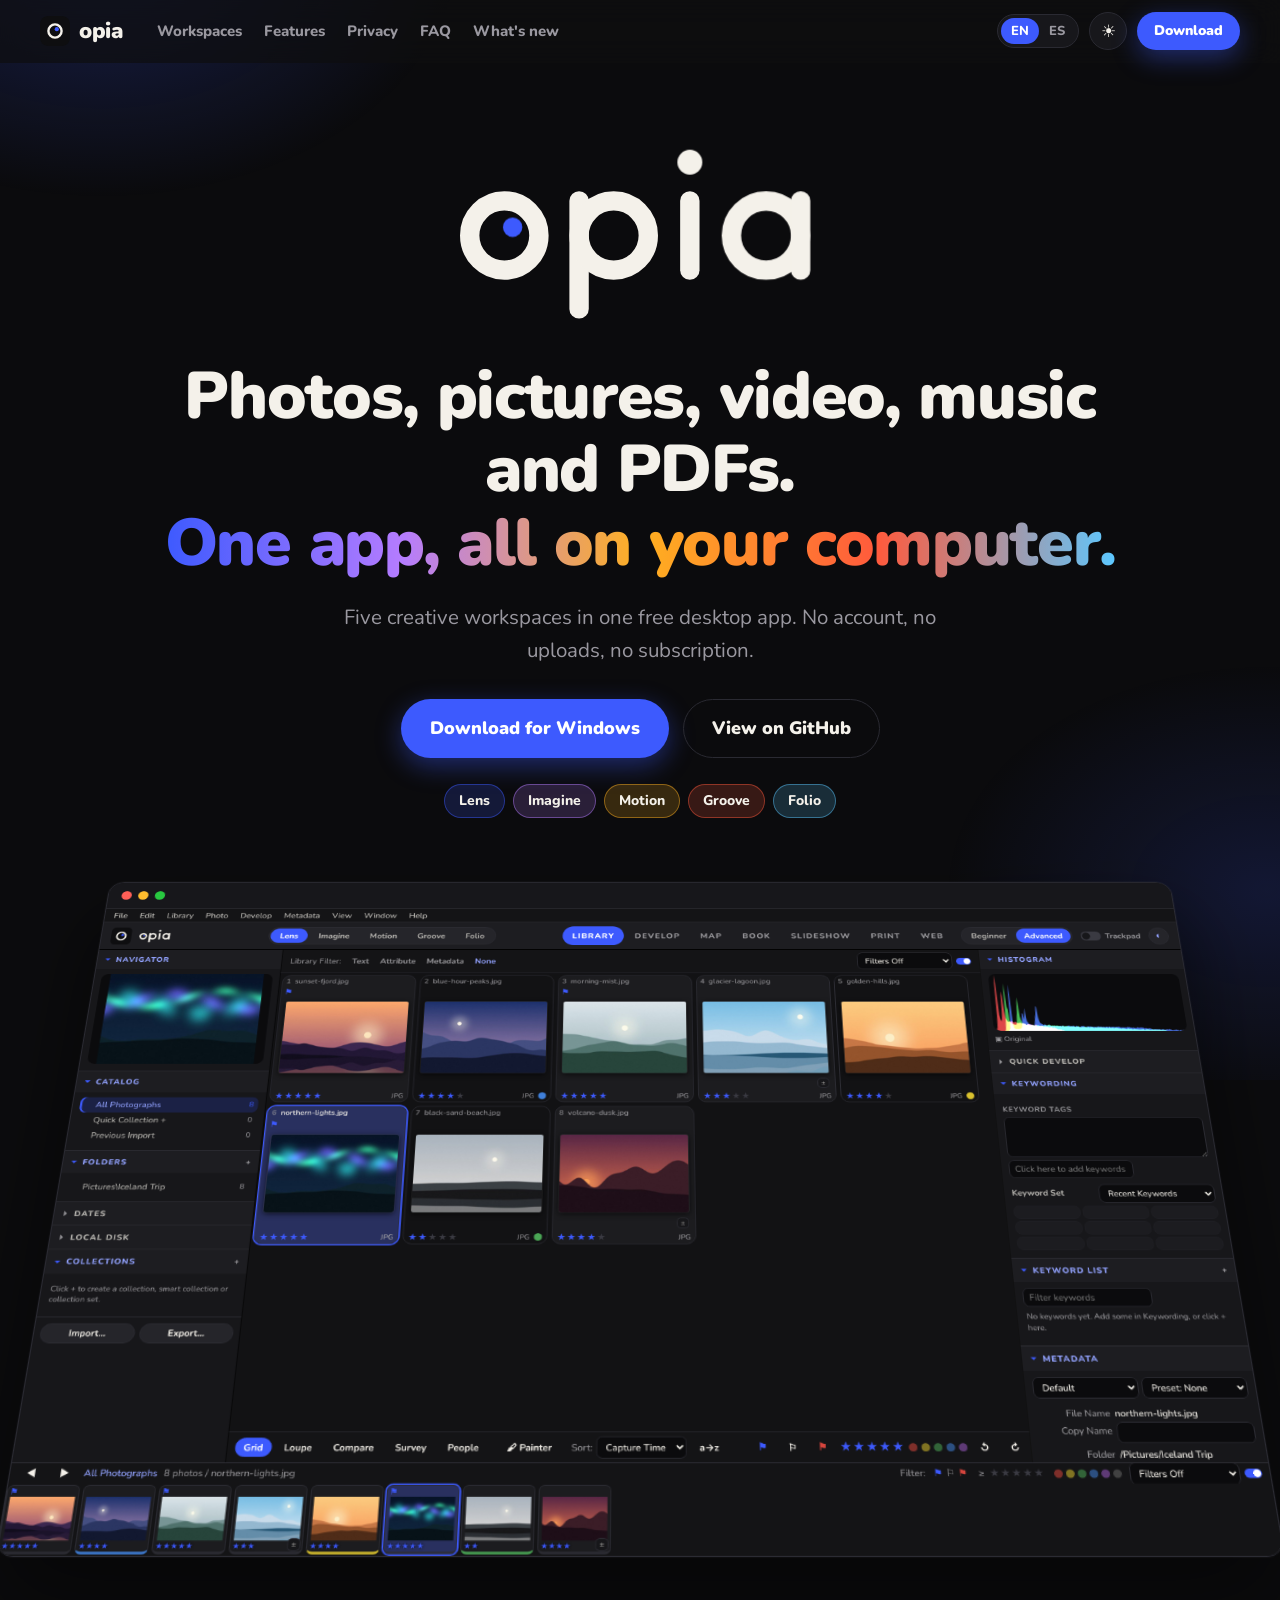
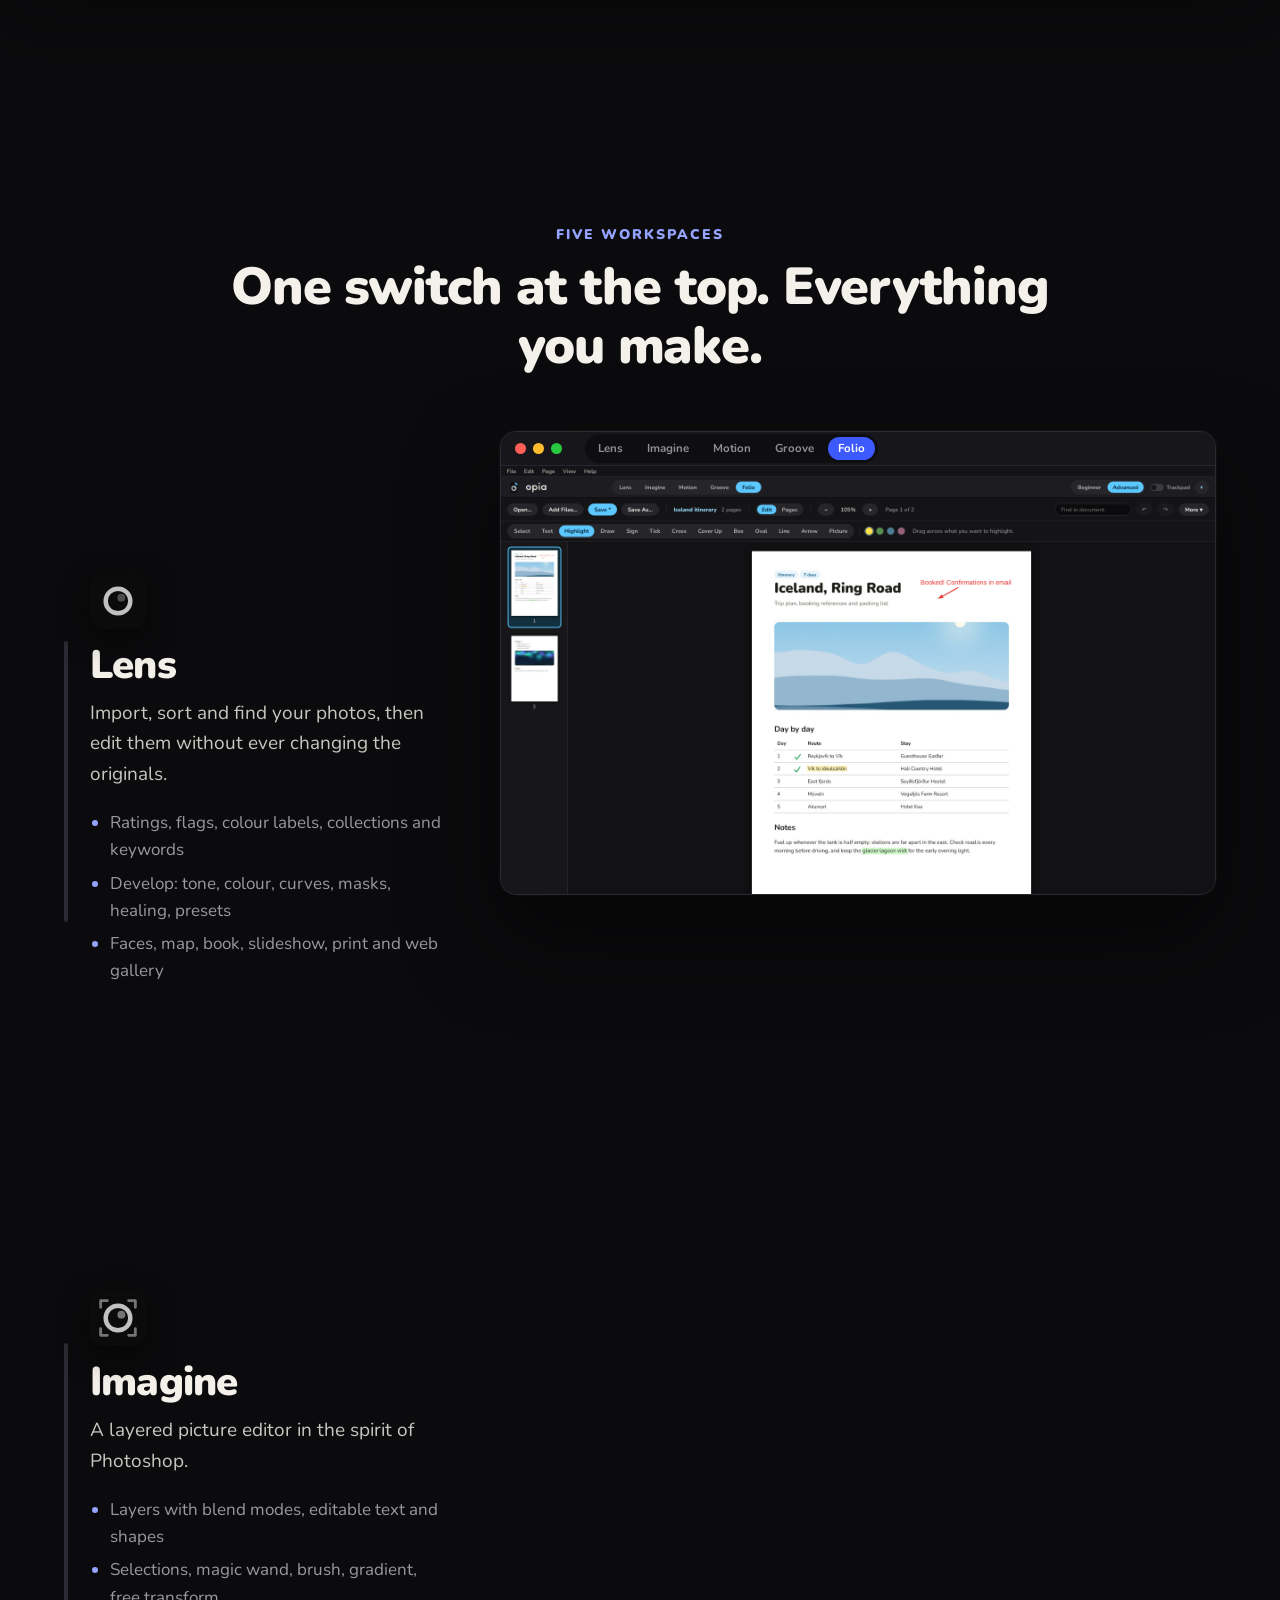
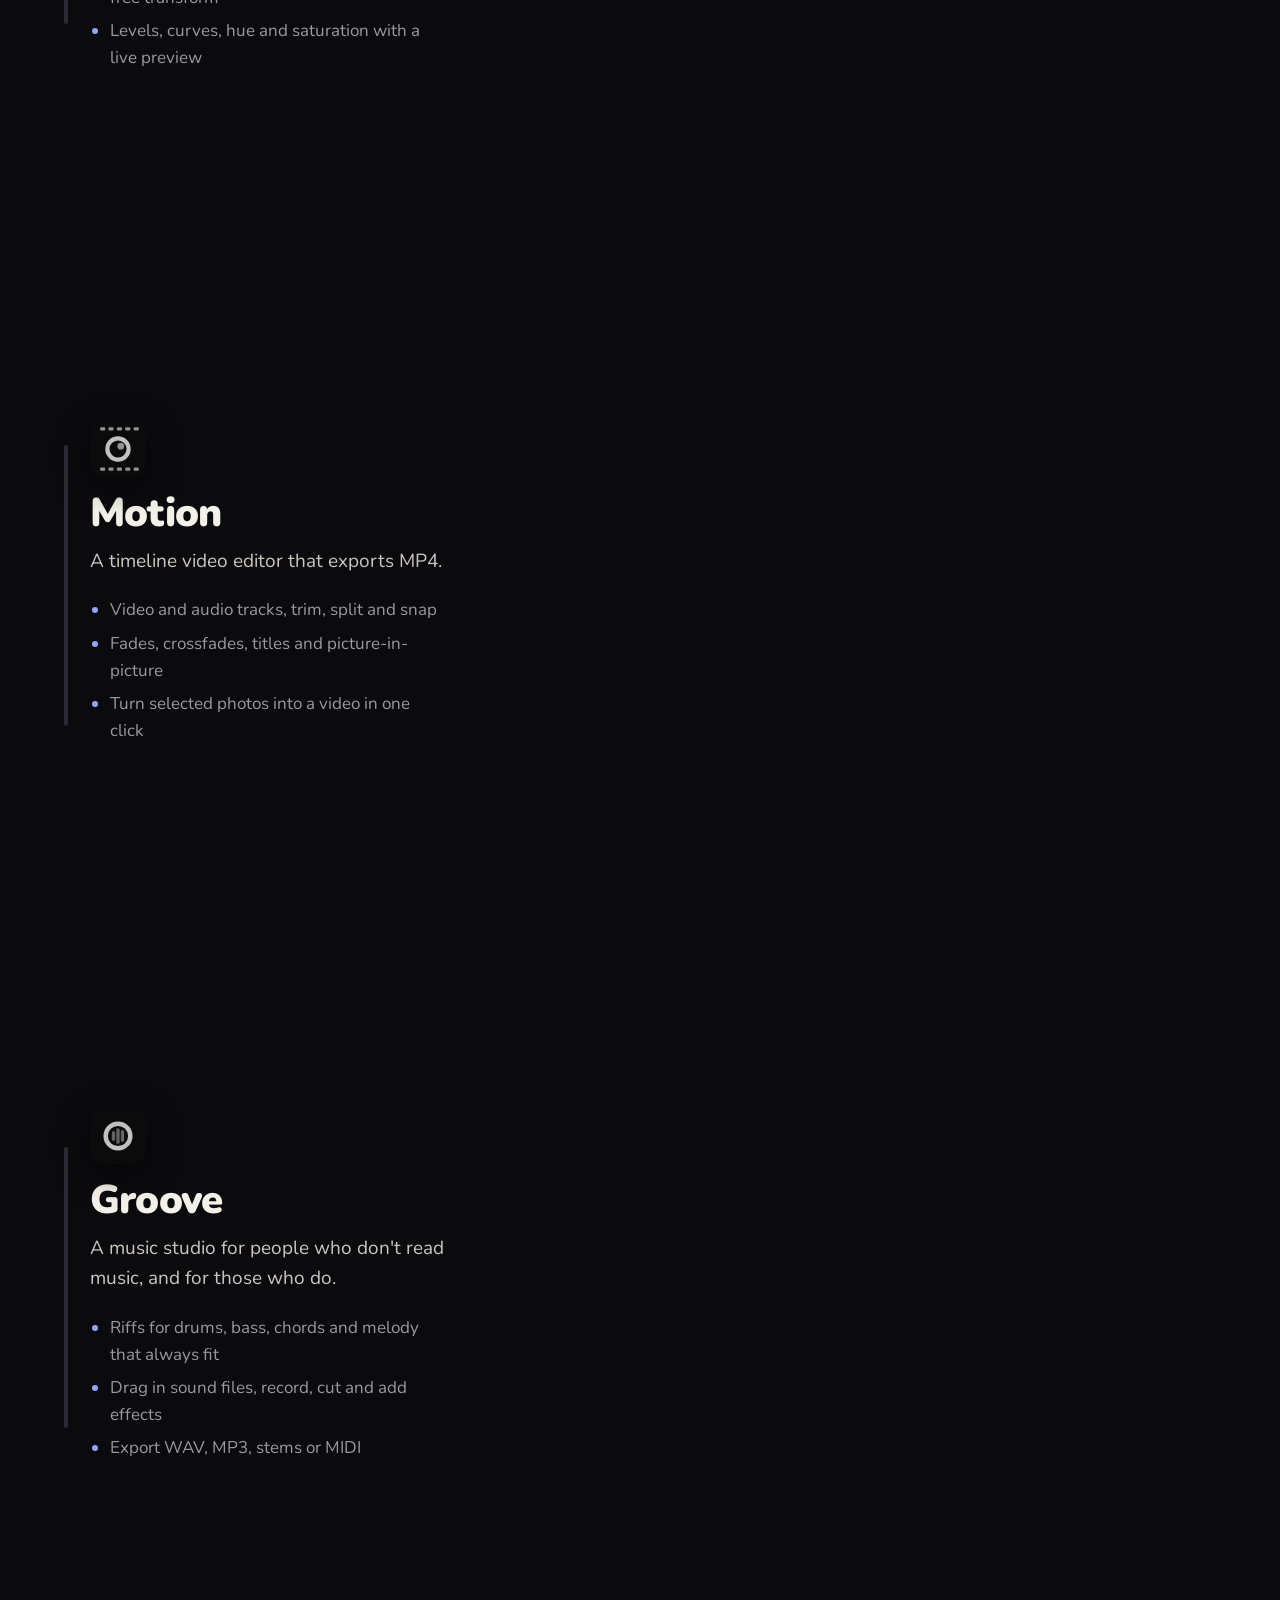
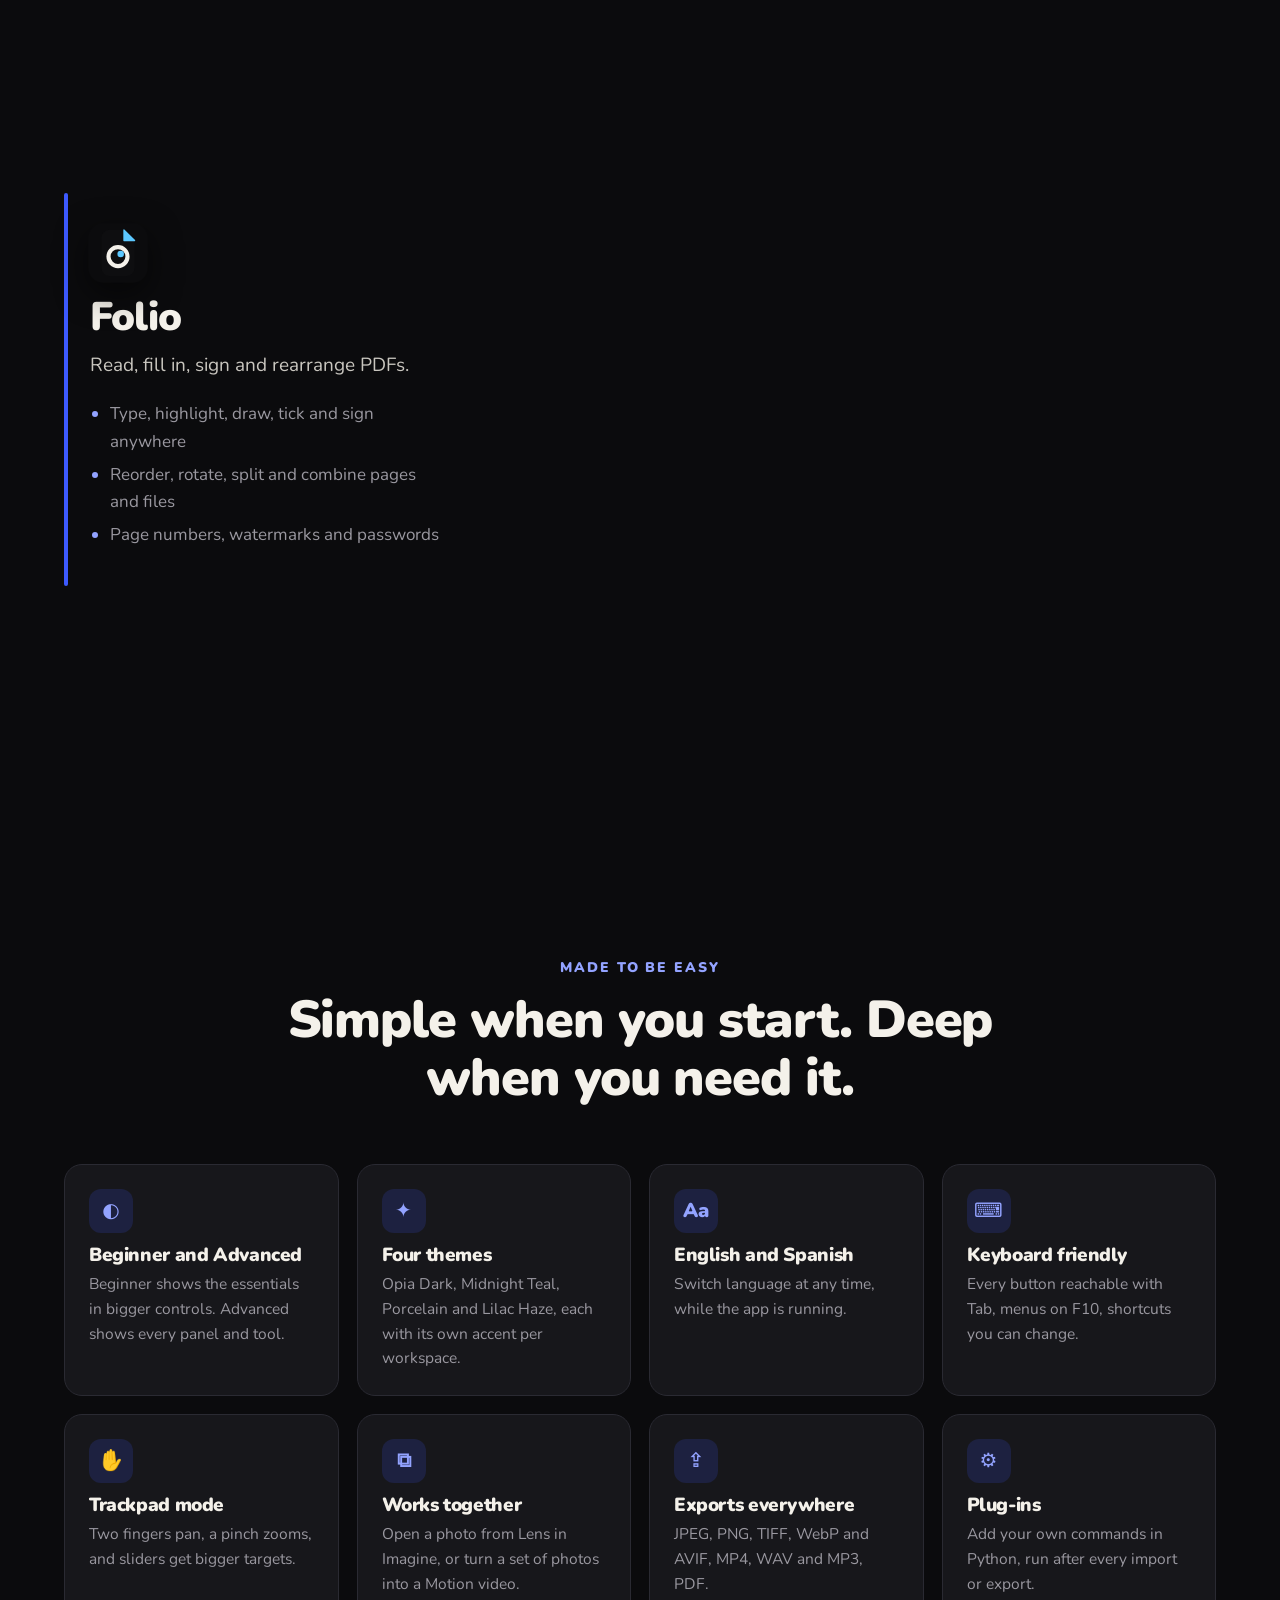
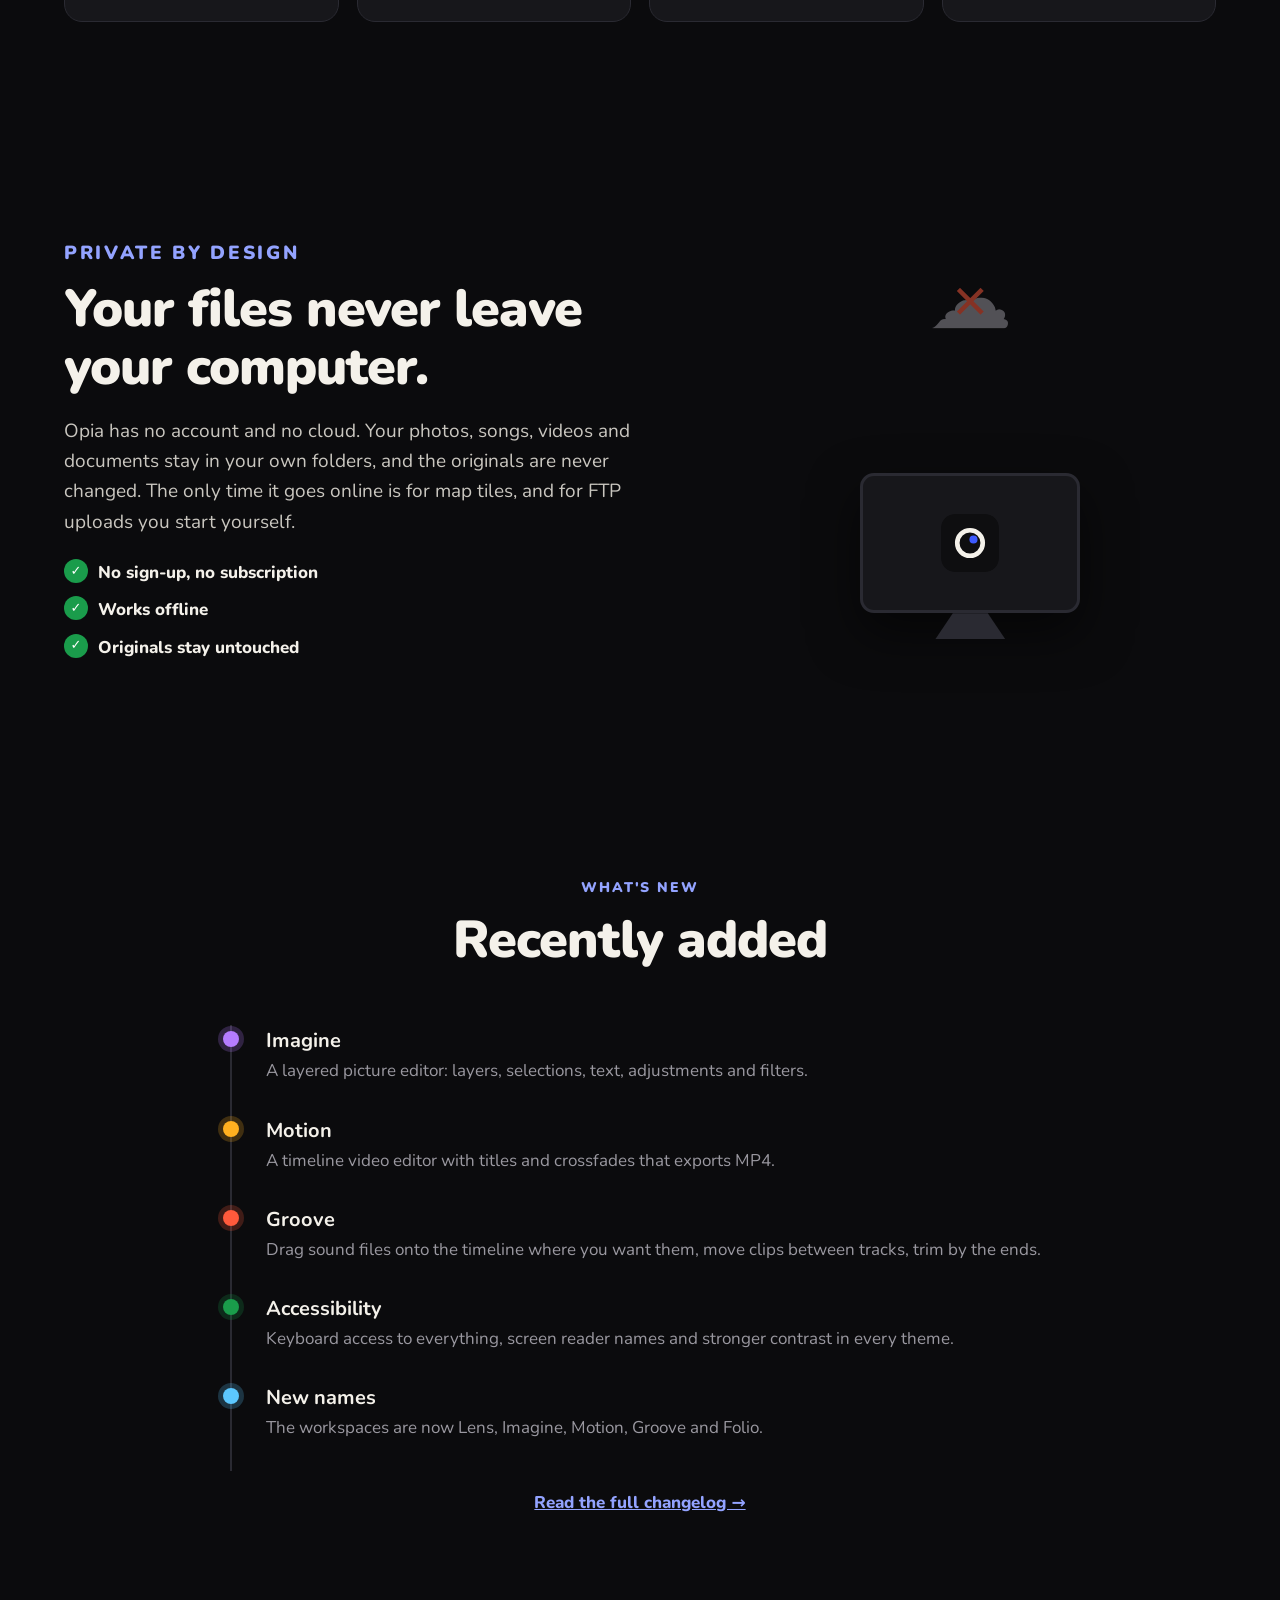
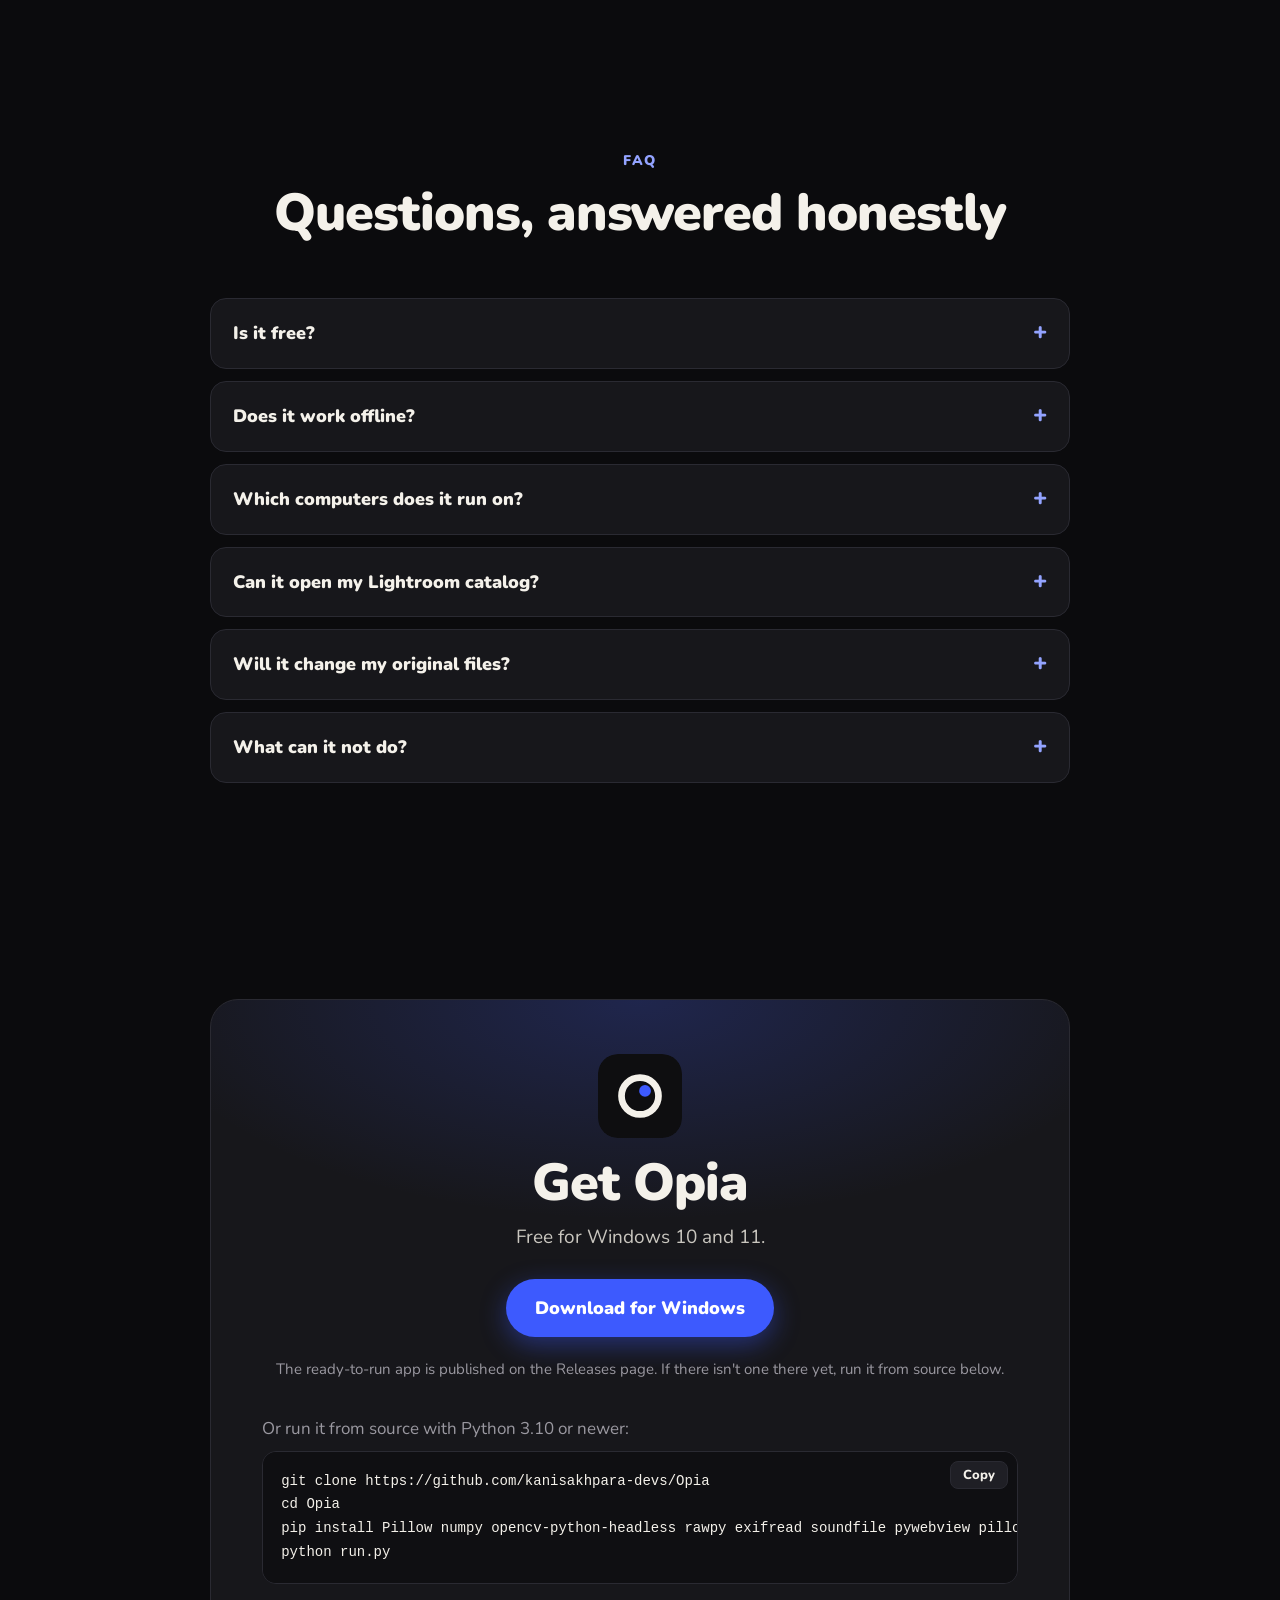
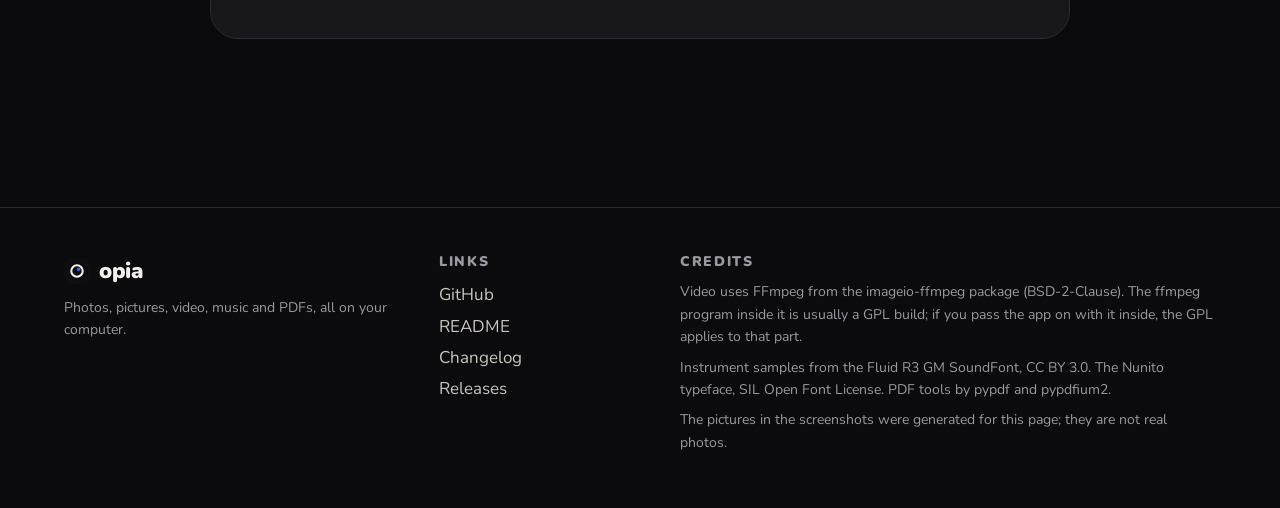
==== docs/index.html @ cc5c710a "Project website for GitHub Pages in docs/ A one-page site: an animated logo hero, a pinned scroll st" ====
<!doctype html>
<html lang="en" data-theme="dark">
<head>
<meta charset="utf-8">
<meta name="viewport" content="width=device-width, initial-scale=1">
<title>Opia: photos, pictures, video, music and PDFs in one app</title>
<meta name="description" content="Opia is a free desktop app with five workspaces: Lens for photos, Imagine for pictures, Motion for video, Groove for music and Folio for PDFs. Everything stays on your computer.">
<meta property="og:title" content="Opia">
<meta property="og:description" content="Photos, pictures, video, music and PDFs. One app, all on your computer.">
<meta property="og:image" content="readme/banner.png">
<link rel="icon" href="assets/opia-icon.svg">
<link rel="stylesheet" href="site.css">
</head>
<body>
<a class="skip" href="#main" data-i18n="skip">Skip to content</a>
<div class="glow" aria-hidden="true"></div>

<header class="top">
  <a class="brand" href="#top" aria-label="Opia, back to the top"><img src="assets/opia-icon.svg" alt="" width="30" height="30"><span>opia</span></a>
  <nav class="links" aria-label="Sections">
    <a href="#workspaces" data-i18n="nav.ws">Workspaces</a>
    <a href="#features" data-i18n="nav.features">Features</a>
    <a href="#private" data-i18n="nav.private">Privacy</a>
    <a href="#faq" data-i18n="nav.faq">FAQ</a>
    <a href="#new" data-i18n="nav.new">What's new</a>
  </nav>
  <div class="controls">
    <div class="lang" role="group" aria-label="Language">
      <button type="button" data-lang="en" aria-pressed="true">EN</button><button type="button" data-lang="es" aria-pressed="false">ES</button>
    </div>
    <button type="button" class="theme" aria-label="Switch to the light theme" data-i18n-label="theme.toLight"><span class="sun" aria-hidden="true">☀</span><span class="moon" aria-hidden="true">☾</span></button>
    <a class="btn small primary" href="#download" data-i18n="nav.download">Download</a>
  </div>
</header>

<main id="main">
  <!-- hero -->
  <section class="hero" id="top">
    <svg class="wordmark" viewBox="0 6 260 134" role="img" aria-label="opia">
      <circle class="s" cx="32" cy="75" r="25"/><circle class="dot" cx="38" cy="69" r="7"/>
      <path class="s" d="M86 50 V128"/><circle class="s" cx="111" cy="75" r="25"/>
      <path class="s" d="M166 50 V100"/><circle class="idot" cx="166" cy="22" r="9"/>
      <circle class="s" cx="221" cy="75" r="25"/><path class="s" d="M246 50 V100"/>
    </svg>
    <h1 class="tagline" data-i18n="hero.title">Photos, pictures, video, music and PDFs.<br><span>One app, all on your computer.</span></h1>
    <p class="lead" data-i18n="hero.lead">Five creative workspaces in one free desktop app. No account, no uploads, no subscription.</p>
    <div class="cta">
      <a class="btn primary big" href="#download" data-i18n="hero.download">Download for Windows</a>
      <a class="btn big ghost" href="https://github.com/kanisakhpara-devs/Opia" data-i18n="hero.github">View on GitHub</a>
    </div>
    <div class="pills" aria-hidden="true">
      <span style="--c:#3d5afe">Lens</span><span style="--c:#b57cff">Imagine</span><span style="--c:#ffb020">Motion</span><span style="--c:#ff5a3c">Groove</span><span style="--c:#5cc8ff">Folio</span>
    </div>
    <div class="hero-shot-wrap">
      <figure class="window hero-shot">
        <div class="bar" aria-hidden="true"><i></i><i></i><i></i></div>
        <img src="readme/photos.png" alt="Opia's Lens workspace: a grid of landscape photos with ratings and colour labels" width="1600" height="960">
      </figure>
    </div>
  </section>

  <!-- workspaces: a pinned window while the story scrolls -->
  <section class="story" id="workspaces" aria-labelledby="ws-title">
    <div class="section-head">
      <p class="eyebrow" data-i18n="ws.eyebrow">Five workspaces</p>
      <h2 id="ws-title" data-i18n="ws.title">One switch at the top. Everything you make.</h2>
    </div>
    <div class="story-grid">
      <div class="steps">
        <article class="step" data-shot="readme/photos.png" data-accent="#3d5afe" data-name="Lens">
          <img class="step-icon" src="assets/opia-icon.svg" alt="" width="56" height="56">
          <h3>Lens</h3>
          <p data-i18n="lens.p">Import, sort and find your photos, then edit them without ever changing the originals.</p>
          <ul>
            <li data-i18n="lens.1">Ratings, flags, colour labels, collections and keywords</li>
            <li data-i18n="lens.2">Develop: tone, colour, curves, masks, healing, presets</li>
            <li data-i18n="lens.3">Faces, map, book, slideshow, print and web gallery</li>
          </ul>
          <img class="step-shot" src="readme/develop.png" alt="Develop in Lens, editing a sunset photo" loading="lazy">
        </article>
        <article class="step" data-shot="readme/image.png" data-accent="#b57cff" data-name="Imagine">
          <img class="step-icon" src="assets/opia-image-icon.svg" alt="" width="56" height="56">
          <h3>Imagine</h3>
          <p data-i18n="imagine.p">A layered picture editor in the spirit of Photoshop.</p>
          <ul>
            <li data-i18n="imagine.1">Layers with blend modes, editable text and shapes</li>
            <li data-i18n="imagine.2">Selections, magic wand, brush, gradient, free transform</li>
            <li data-i18n="imagine.3">Levels, curves, hue and saturation with a live preview</li>
          </ul>
          <img class="step-shot" src="readme/image.png" alt="Imagine, with a caption box and two text layers on a photo" loading="lazy">
        </article>
        <article class="step" data-shot="readme/video.png" data-accent="#ffb020" data-name="Motion">
          <img class="step-icon" src="assets/opia-video-icon.svg" alt="" width="56" height="56">
          <h3>Motion</h3>
          <p data-i18n="motion.p">A timeline video editor that exports MP4.</p>
          <ul>
            <li data-i18n="motion.1">Video and audio tracks, trim, split and snap</li>
            <li data-i18n="motion.2">Fades, crossfades, titles and picture-in-picture</li>
            <li data-i18n="motion.3">Turn selected photos into a video in one click</li>
          </ul>
          <img class="step-shot" src="readme/video.png" alt="Motion, with a title over a photo and a timeline of clips and music" loading="lazy">
        </article>
        <article class="step" data-shot="readme/music.png" data-accent="#ff5a3c" data-name="Groove">
          <img class="step-icon" src="assets/opia-music-icon.svg" alt="" width="56" height="56">
          <h3>Groove</h3>
          <p data-i18n="groove.p">A music studio for people who don't read music, and for those who do.</p>
          <ul>
            <li data-i18n="groove.1">Riffs for drums, bass, chords and melody that always fit</li>
            <li data-i18n="groove.2">Drag in sound files, record, cut and add effects</li>
            <li data-i18n="groove.3">Export WAV, MP3, stems or MIDI</li>
          </ul>
          <img class="step-shot" src="readme/music.png" alt="Groove, with drums, bass, chords and melody riffs and an audio track" loading="lazy">
        </article>
        <article class="step" data-shot="readme/pdf.png" data-accent="#5cc8ff" data-name="Folio">
          <img class="step-icon" src="assets/opia-pdf-icon.svg" alt="" width="56" height="56">
          <h3>Folio</h3>
          <p data-i18n="folio.p">Read, fill in, sign and rearrange PDFs.</p>
          <ul>
            <li data-i18n="folio.1">Type, highlight, draw, tick and sign anywhere</li>
            <li data-i18n="folio.2">Reorder, rotate, split and combine pages and files</li>
            <li data-i18n="folio.3">Page numbers, watermarks and passwords</li>
          </ul>
          <img class="step-shot" src="readme/pdf.png" alt="Folio, with highlighted text, ticks and a note on an itinerary" loading="lazy">
        </article>
      </div>
      <div class="stage" aria-hidden="true">
        <figure class="window">
          <div class="bar"><i></i><i></i><i></i><div class="switch"><b>Lens</b><b>Imagine</b><b>Motion</b><b>Groove</b><b>Folio</b></div></div>
          <div class="shots">
            <img src="readme/photos.png" alt="" class="on"><img src="readme/image.png" alt="" loading="lazy"><img src="readme/video.png" alt="" loading="lazy"><img src="readme/music.png" alt="" loading="lazy"><img src="readme/pdf.png" alt="" loading="lazy">
          </div>
        </figure>
      </div>
    </div>
  </section>

  <!-- features -->
  <section class="features" id="features" aria-labelledby="f-title">
    <div class="section-head">
      <p class="eyebrow" data-i18n="f.eyebrow">Made to be easy</p>
      <h2 id="f-title" data-i18n="f.title">Simple when you start. Deep when you need it.</h2>
    </div>
    <div class="grid">
      <div class="card reveal" style="--i:0"><span class="ic" aria-hidden="true">◐</span><h3 data-i18n="f1.t">Beginner and Advanced</h3><p data-i18n="f1.p">Beginner shows the essentials in bigger controls. Advanced shows every panel and tool.</p></div>
      <div class="card reveal" style="--i:1"><span class="ic" aria-hidden="true">✦</span><h3 data-i18n="f2.t">Four themes</h3><p data-i18n="f2.p">Opia Dark, Midnight Teal, Porcelain and Lilac Haze, each with its own accent per workspace.</p></div>
      <div class="card reveal" style="--i:2"><span class="ic" aria-hidden="true">Aa</span><h3 data-i18n="f3.t">English and Spanish</h3><p data-i18n="f3.p">Switch language at any time, while the app is running.</p></div>
      <div class="card reveal" style="--i:3"><span class="ic" aria-hidden="true">⌨</span><h3 data-i18n="f4.t">Keyboard friendly</h3><p data-i18n="f4.p">Every button reachable with Tab, menus on F10, shortcuts you can change.</p></div>
      <div class="card reveal" style="--i:4"><span class="ic" aria-hidden="true">✋</span><h3 data-i18n="f5.t">Trackpad mode</h3><p data-i18n="f5.p">Two fingers pan, a pinch zooms, and sliders get bigger targets.</p></div>
      <div class="card reveal" style="--i:5"><span class="ic" aria-hidden="true">⧉</span><h3 data-i18n="f6.t">Works together</h3><p data-i18n="f6.p">Open a photo from Lens in Imagine, or turn a set of photos into a Motion video.</p></div>
      <div class="card reveal" style="--i:6"><span class="ic" aria-hidden="true">⇪</span><h3 data-i18n="f7.t">Exports everywhere</h3><p data-i18n="f7.p">JPEG, PNG, TIFF, WebP and AVIF, MP4, WAV and MP3, PDF.</p></div>
      <div class="card reveal" style="--i:7"><span class="ic" aria-hidden="true">⚙</span><h3 data-i18n="f8.t">Plug-ins</h3><p data-i18n="f8.p">Add your own commands in Python, run after every import or export.</p></div>
    </div>
  </section>

  <!-- privacy -->
  <section class="private" id="private" aria-labelledby="p-title">
    <div class="private-grid">
      <div class="reveal">
        <p class="eyebrow" data-i18n="p.eyebrow">Private by design</p>
        <h2 id="p-title" data-i18n="p.title">Your files never leave your computer.</h2>
        <p data-i18n="p.p">Opia has no account and no cloud. Your photos, songs, videos and documents stay in your own folders, and the originals are never changed. The only time it goes online is for map tiles, and for FTP uploads you start yourself.</p>
        <ul class="ticks">
          <li data-i18n="p.1">No sign-up, no subscription</li>
          <li data-i18n="p.2">Works offline</li>
          <li data-i18n="p.3">Originals stay untouched</li>
        </ul>
      </div>
      <div class="vault reveal" aria-hidden="true">
        <div class="cloud">☁<b>✕</b></div>
        <div class="files"><img src="assets/opia-image-icon.svg" alt="" style="--i:0"><img src="assets/opia-video-icon.svg" alt="" style="--i:1"><img src="assets/opia-music-icon.svg" alt="" style="--i:2"><img src="assets/opia-pdf-icon.svg" alt="" style="--i:3"></div>
        <div class="pc"><div class="screen"><img src="assets/opia-icon.svg" alt=""></div><div class="stand"></div></div>
      </div>
    </div>
  </section>

  <!-- what's new -->
  <section class="new" id="new" aria-labelledby="n-title">
    <div class="section-head">
      <p class="eyebrow" data-i18n="n.eyebrow">What's new</p>
      <h2 id="n-title" data-i18n="n.title">Recently added</h2>
    </div>
    <ol class="timeline">
      <li class="reveal" style="--c:#b57cff"><b>Imagine</b><span data-i18n="n1">A layered picture editor: layers, selections, text, adjustments and filters.</span></li>
      <li class="reveal" style="--c:#ffb020"><b>Motion</b><span data-i18n="n2">A timeline video editor with titles and crossfades that exports MP4.</span></li>
      <li class="reveal" style="--c:#ff5a3c"><b>Groove</b><span data-i18n="n3">Drag sound files onto the timeline where you want them, move clips between tracks, trim by the ends.</span></li>
      <li class="reveal" style="--c:#1a9c4b"><b data-i18n="n4.t">Accessibility</b><span data-i18n="n4">Keyboard access to everything, screen reader names and stronger contrast in every theme.</span></li>
      <li class="reveal" style="--c:#5cc8ff"><b data-i18n="n5.t">New names</b><span data-i18n="n5">The workspaces are now Lens, Imagine, Motion, Groove and Folio.</span></li>
    </ol>
    <p class="more"><a href="https://github.com/kanisakhpara-devs/Opia/blob/main/CHANGELOG.md" data-i18n="n.more">Read the full changelog →</a></p>
  </section>

  <!-- FAQ -->
  <section class="faq" id="faq" aria-labelledby="q-title">
    <div class="section-head">
      <p class="eyebrow">FAQ</p>
      <h2 id="q-title" data-i18n="q.title">Questions, answered honestly</h2>
    </div>
    <div class="qs">
      <details class="reveal"><summary data-i18n="q1">Is it free?</summary><p data-i18n="a1">Yes. There is nothing to pay and no account to make. The project has not chosen an open-source licence yet, so for now the code is shared to look at and run, not to reuse.</p></details>
      <details class="reveal"><summary data-i18n="q2">Does it work offline?</summary><p data-i18n="a2">Yes. Everything runs on your computer. Only the map in Lens needs the internet, to fetch map tiles.</p></details>
      <details class="reveal"><summary data-i18n="q3">Which computers does it run on?</summary><p data-i18n="a3">It is made and tested for Windows 10 and 11. It runs from Python source, but some parts (the Recycle Bin, disc burning, showing files in Explorer) are Windows-only, and other systems have not been tested.</p></details>
      <details class="reveal"><summary data-i18n="q4">Can it open my Lightroom catalog?</summary><p data-i18n="a4">No. Lens has its own catalog format. It can read XMP sidecar files, so ratings, keywords and edits saved that way come across.</p></details>
      <details class="reveal"><summary data-i18n="q5">Will it change my original files?</summary><p data-i18n="a5">No. Edits are stored separately, and Imagine, Motion and Folio always save new files. Your originals are never overwritten unless you choose to save over them.</p></details>
      <details class="reveal"><summary data-i18n="q6">What can it not do?</summary><p data-i18n="a6">Photo editing is 8-bit, there is no PSD support or layer masks in Imagine, Motion has no speed changes or keyframes, and Folio cannot rewrite existing PDF text or read scans. The README lists every limit.</p></details>
    </div>
  </section>

  <!-- download -->
  <section class="download" id="download" aria-labelledby="d-title">
    <div class="dl reveal">
      <img src="assets/opia-icon.svg" alt="" width="84" height="84">
      <h2 id="d-title" data-i18n="d.title">Get Opia</h2>
      <p data-i18n="d.p">Free for Windows 10 and 11.</p>
      <a class="btn primary big" href="https://github.com/kanisakhpara-devs/Opia/releases" data-i18n="d.btn">Download for Windows</a>
      <p class="note" data-i18n="d.note">The ready-to-run app is published on the Releases page. If there isn't one there yet, run it from source below.</p>
      <div class="source">
        <p data-i18n="d.src">Or run it from source with Python 3.10 or newer:</p>
        <div class="code"><pre tabindex="0" aria-label="Commands to run Opia from source"><code>git clone https://github.com/kanisakhpara-devs/Opia
cd Opia
pip install Pillow numpy opencv-python-headless rawpy exifread soundfile pywebview pillow-heif pypdf pypdfium2 cryptography imageio-ffmpeg
python run.py</code></pre><button type="button" class="copy" data-i18n="d.copy">Copy</button></div>
      </div>
    </div>
  </section>
</main>

<footer class="foot">
  <div class="foot-grid">
    <div><a class="brand" href="#top"><img src="assets/opia-icon.svg" alt="" width="26" height="26"><span>opia</span></a><p data-i18n="ft.p">Photos, pictures, video, music and PDFs, all on your computer.</p></div>
    <div><h3 data-i18n="ft.links">Links</h3><a href="https://github.com/kanisakhpara-devs/Opia">GitHub</a><a href="https://github.com/kanisakhpara-devs/Opia#readme">README</a><a href="https://github.com/kanisakhpara-devs/Opia/blob/main/CHANGELOG.md" data-i18n="ft.changelog">Changelog</a><a href="https://github.com/kanisakhpara-devs/Opia/releases" data-i18n="ft.releases">Releases</a></div>
    <div class="credits"><h3 data-i18n="ft.credits">Credits</h3>
      <p data-i18n="ft.c1">Video uses FFmpeg from the imageio-ffmpeg package (BSD-2-Clause). The ffmpeg program inside it is usually a GPL build; if you pass the app on with it inside, the GPL applies to that part.</p>
      <p data-i18n="ft.c2">Instrument samples from the Fluid R3 GM SoundFont, CC BY 3.0. The Nunito typeface, SIL Open Font License. PDF tools by pypdf and pypdfium2.</p>
      <p data-i18n="ft.c3">The pictures in the screenshots were generated for this page; they are not real photos.</p>
    </div>
  </div>
</footer>
<script src="site.js"></script>
</body>
</html>
---- docs/site.css ----
/* Opia website. Dark like the app by default, with a light theme behind the toggle. */
@font-face { font-family: Nunito; src: url(assets/Nunito.ttf) format('truetype'); font-weight: 200 1000; font-display: swap; }

:root, [data-theme=dark] {
  --bg: #0b0b0d; --bg2: #121216; --card: #17171b; --card2: #1f1f25; --line: #2a2a32; --text: #c9c6bf; --dim: #9a98a0; --hi: #f4f1ea;
  --accent: #3d5afe; --accent2: #93a3ff; --onacc: #fff; --shadow: rgba(0,0,0,.55); --glass: rgba(14,14,16,.72); --code: #0f0f12;
}
[data-theme=light] {
  --bg: #f4f1ea; --bg2: #ece8df; --card: #ffffff; --card2: #f7f4ee; --line: #ddd7cb; --text: #45433d; --dim: #625f57; --hi: #17161a;
  --accent2: #2f46d6; --shadow: rgba(60,50,30,.18); --glass: rgba(244,241,234,.8); --code: #fbf9f4;
}
* { box-sizing: border-box; }
html { scroll-behavior: smooth; scroll-padding-top: 80px; }
body { margin: 0; background: var(--bg); color: var(--text); font: 17px/1.6 Nunito, system-ui, sans-serif; overflow-x: hidden; transition: background .4s, color .4s; }
img { max-width: 100%; display: block; }
a { color: var(--accent2); }
h1, h2, h3 { color: var(--hi); line-height: 1.12; letter-spacing: -.02em; margin: 0; }
h2 { font-size: clamp(30px, 4.4vw, 52px); font-weight: 900; }
h3 { font-size: 22px; font-weight: 900; }
.skip { position: absolute; left: -999px; top: 8px; z-index: 100; background: var(--accent); color: #fff; padding: 8px 14px; border-radius: 8px; }
.skip:focus { left: 8px; }
:focus-visible { outline: 3px solid var(--accent2); outline-offset: 3px; border-radius: 6px; }

/* a soft glow behind everything that takes the colour of the workspace on screen */
.glow { position: fixed; inset: -20vh -20vw; z-index: -1; pointer-events: none;
  background: radial-gradient(40vw 40vh at 20% 10%, color-mix(in srgb, var(--accent) 26%, transparent), transparent 70%),
              radial-gradient(36vw 36vh at 85% 85%, color-mix(in srgb, var(--accent) 16%, transparent), transparent 70%); transition: background 1s; }
[data-theme=light] .glow { opacity: .55; }

/* header */
.top { position: fixed; top: 0; left: 0; right: 0; z-index: 50; display: flex; align-items: center; gap: 22px; padding: 12px clamp(16px, 4vw, 40px);
  background: var(--glass); backdrop-filter: blur(14px); -webkit-backdrop-filter: blur(14px); border-bottom: 1px solid transparent; transition: border-color .3s; }
.top.scrolled { border-bottom-color: var(--line); }
.brand { display: flex; align-items: center; gap: 9px; text-decoration: none; color: var(--hi); font-weight: 900; font-size: 22px; letter-spacing: -.02em; }
.brand img { border-radius: 8px; }
.links { display: flex; gap: 22px; margin-left: 12px; }
.links a { color: var(--dim); text-decoration: none; font-weight: 800; font-size: 15px; transition: color .2s; }
.links a:hover, .links a.on { color: var(--hi); }
.controls { margin-left: auto; display: flex; align-items: center; gap: 10px; }
.lang { display: flex; background: var(--card); border: 1px solid var(--line); border-radius: 999px; padding: 3px; }
.lang button { border: 0; background: none; color: var(--dim); font: 800 13px Nunito, sans-serif; padding: 4px 10px; border-radius: 999px; cursor: pointer; }
.lang button[aria-pressed=true] { background: var(--accent); color: var(--onacc); }
.theme { width: 38px; height: 38px; border-radius: 50%; border: 1px solid var(--line); background: var(--card); color: var(--hi); cursor: pointer; font-size: 17px; display: grid; place-items: center; }
.theme .moon, [data-theme=light] .theme .sun { display: none; } [data-theme=light] .theme .moon { display: inline; }

.btn { display: inline-flex; align-items: center; justify-content: center; gap: 8px; padding: 10px 20px; border-radius: 999px; font-weight: 900; text-decoration: none; color: var(--hi); background: var(--card2); border: 1px solid var(--line); transition: transform .2s, box-shadow .2s, background .3s; }
.btn:hover { transform: translateY(-2px); box-shadow: 0 10px 26px var(--shadow); }
.btn.primary { background: var(--accent); border-color: transparent; color: var(--onacc); box-shadow: 0 8px 26px color-mix(in srgb, var(--accent) 40%, transparent); }
.btn.big { padding: 14px 28px; font-size: 18px; } .btn.small { padding: 7px 16px; font-size: 14px; } .btn.ghost { background: transparent; }

section { padding: clamp(80px, 12vh, 140px) clamp(16px, 5vw, 64px); max-width: 1280px; margin: 0 auto; }
.section-head { text-align: center; max-width: 820px; margin: 0 auto 56px; }
.eyebrow { color: var(--accent2); font-weight: 900; text-transform: uppercase; letter-spacing: .14em; font-size: 14px; margin: 0 0 12px; }

/* hero */
.hero { min-height: 100vh; padding-top: 140px; text-align: center; display: flex; flex-direction: column; align-items: center; }
.wordmark { width: min(360px, 70vw); overflow: visible; }
.wordmark .s { fill: none; stroke: var(--hi); stroke-width: 14; stroke-linecap: round; stroke-dasharray: 170; stroke-dashoffset: 170; animation: draw 1.2s cubic-bezier(.6,0,.2,1) forwards; }
.wordmark .s:nth-of-type(2) { animation-delay: .12s; } .wordmark .s:nth-of-type(3) { animation-delay: .24s; } .wordmark .s:nth-of-type(4) { animation-delay: .36s; } .wordmark .s:nth-of-type(5) { animation-delay: .48s; } .wordmark .s:nth-of-type(6) { animation-delay: .6s; }
.wordmark .dot { fill: #3d5afe; transform-origin: 32px 75px; opacity: 0; animation: fade .3s 1.1s forwards, orbit 6s 1.4s cubic-bezier(.45,.05,.35,1) infinite; }
.wordmark .idot { fill: var(--hi); opacity: 0; transform-origin: 166px 22px; animation: pop .5s 1.15s cubic-bezier(.2,1.6,.4,1) forwards; }
@keyframes draw { to { stroke-dashoffset: 0; } }
@keyframes fade { to { opacity: 1; } }
@keyframes pop { from { opacity: 0; transform: scale(0); } to { opacity: 1; transform: scale(1); } }
@keyframes orbit { 0%, 70% { transform: rotate(0); } 100% { transform: rotate(360deg); } }
.tagline { font-size: clamp(32px, 5.4vw, 66px); font-weight: 900; margin: 34px 0 0; max-width: 980px; opacity: 0; transform: translateY(16px); animation: rise .8s 1.2s forwards; }
.tagline span { background: linear-gradient(90deg, #3d5afe, #b57cff, #ffb020, #ff5a3c, #5cc8ff); -webkit-background-clip: text; background-clip: text; color: transparent; }
.lead { font-size: clamp(17px, 1.6vw, 21px); color: var(--dim); max-width: 640px; margin: 20px auto 0; opacity: 0; animation: rise .8s 1.4s forwards; }
.cta { display: flex; gap: 14px; flex-wrap: wrap; justify-content: center; margin-top: 32px; opacity: 0; animation: rise .8s 1.55s forwards; }
.pills { display: flex; gap: 8px; flex-wrap: wrap; justify-content: center; margin-top: 26px; opacity: 0; animation: rise .8s 1.7s forwards; }
.pills span { padding: 5px 14px; border-radius: 999px; font-weight: 800; font-size: 14px; color: var(--hi); background: color-mix(in srgb, var(--c) 18%, transparent); border: 1px solid color-mix(in srgb, var(--c) 45%, transparent); }
@keyframes rise { to { opacity: 1; transform: none; } }
.hero-shot-wrap { perspective: 1400px; width: 100%; max-width: 1180px; margin-top: 64px; }
.hero-shot { transform-origin: 50% 0; transform: rotateX(var(--tilt, 22deg)) scale(var(--sc, .92)); transition: transform .1s linear; opacity: 0; animation: fade 1s 1.8s forwards; }

/* app window frame */
.window { margin: 0; border-radius: 16px; overflow: hidden; background: #0e0e10; border: 1px solid #2a2a32; box-shadow: 0 40px 90px var(--shadow), 0 0 0 1px rgba(255,255,255,.03); }
.window .bar { height: 34px; display: flex; align-items: center; gap: 7px; padding: 0 14px; background: #17171b; border-bottom: 1px solid #26262c; }
.window .bar i { width: 11px; height: 11px; border-radius: 50%; background: #3a3a42; } .window .bar i:nth-child(1) { background: #ff5f57; } .window .bar i:nth-child(2) { background: #febc2e; } .window .bar i:nth-child(3) { background: #28c840; }
.window img { width: 100%; height: auto; }

/* pinned workspace story */
.story-grid { display: grid; grid-template-columns: minmax(280px, 380px) 1fr; gap: 56px; }
.step { min-height: 78vh; display: flex; flex-direction: column; justify-content: center; position: relative; padding-left: 26px; }
.step::before { content: ""; position: absolute; left: 0; top: 30%; bottom: 30%; width: 4px; border-radius: 4px; background: var(--line); transition: background .5s, top .5s, bottom .5s; }
.step.on::before { background: var(--accent); top: 22%; bottom: 22%; }
.step .step-icon { filter: grayscale(1) brightness(.8); transition: filter .5s, transform .5s; } .step.on .step-icon { filter: none; transform: scale(1.06); }
.step h3 { font-size: 40px; margin: 14px 0 10px; }
.step p { font-size: 19px; margin: 0 0 14px; color: var(--text); }
.step ul { margin: 0; padding-left: 20px; color: var(--dim); } .step li { margin: 6px 0; } .step li::marker { color: var(--accent2); }
.step-icon { border-radius: 14px; box-shadow: 0 10px 30px var(--shadow); }
.step-shot { display: none; }
.stage { position: relative; }
.stage .window { position: sticky; top: max(96px, calc(50vh - var(--wh, 340px) / 2)); }
.shots { position: relative; aspect-ratio: 1600 / 960; }
.shots img { position: absolute; inset: 0; opacity: 0; transform: scale(1.03); transition: opacity .7s, transform .9s cubic-bezier(.2,.8,.2,1); }
.shots img.on { opacity: 1; transform: none; }
.switch { margin-left: 16px; display: flex; gap: 4px; background: #0e0e10; border-radius: 999px; padding: 3px; }
.switch b { font-size: 11.5px; color: #8f8d95; padding: 2px 10px; border-radius: 999px; transition: background .4s, color .4s; }
.switch b.on { background: var(--accent); color: var(--onacc); }

/* features */
.grid { display: grid; grid-template-columns: repeat(auto-fill, minmax(250px, 1fr)); gap: 18px; }
.card { background: var(--card); border: 1px solid var(--line); border-radius: 18px; padding: 24px; transition: transform .25s, border-color .25s; }
.card:hover { transform: translateY(-4px); border-color: color-mix(in srgb, var(--accent) 50%, var(--line)); }
.card h3 { font-size: 19px; margin: 12px 0 6px; } .card p { margin: 0; color: var(--dim); font-size: 15.5px; }
.ic { width: 44px; height: 44px; border-radius: 12px; display: grid; place-items: center; font-weight: 900; font-size: 20px; color: var(--accent2); background: color-mix(in srgb, var(--accent) 16%, transparent); }

/* privacy */
.private-grid { display: grid; grid-template-columns: 1.1fr .9fr; gap: 60px; align-items: center; }
.private p { font-size: 19px; }
.ticks { list-style: none; padding: 0; margin: 22px 0 0; display: grid; gap: 10px; }
.ticks li { padding-left: 34px; position: relative; font-weight: 800; color: var(--hi); }
.ticks li::before { content: "✓"; position: absolute; left: 0; top: 0; width: 24px; height: 24px; border-radius: 50%; display: grid; place-items: center; font-size: 13px; background: #1a9c4b; color: #fff; }
.vault { position: relative; height: 380px; }
.cloud { position: absolute; top: 0; left: 50%; transform: translateX(-50%); font-size: 84px; color: var(--dim); opacity: .5; line-height: 1; }
.cloud b { position: absolute; left: 50%; top: 52%; transform: translate(-50%, -50%); font-size: 46px; color: #ff5a3c; }
.files img { position: absolute; width: 54px; height: 54px; border-radius: 13px; left: calc(14% + var(--i) * 20%); top: 40%; opacity: 0; box-shadow: 0 8px 20px var(--shadow); }
.vault.in .files img { animation: into 3.2s calc(var(--i) * .35s) cubic-bezier(.5,0,.3,1) infinite; }
@keyframes into { 0% { opacity: 0; transform: translate(0, -30px) scale(.9); } 15% { opacity: 1; transform: translate(0, 0) scale(1); } 60% { opacity: 1; } 85%, 100% { opacity: 0; transform: translate(calc((2 - var(--i)) * 20% + 10px), 120px) scale(.4); } }
.pc { position: absolute; bottom: 0; left: 50%; transform: translateX(-50%); width: 220px; }
.screen { height: 140px; border-radius: 14px; background: var(--card); border: 3px solid var(--line); display: grid; place-items: center; box-shadow: 0 20px 50px var(--shadow); }
.screen img { width: 58px; border-radius: 14px; }
.stand { width: 70px; height: 26px; margin: 0 auto; background: var(--line); clip-path: polygon(25% 0, 75% 0, 100% 100%, 0 100%); }

/* what's new */
.timeline { list-style: none; padding: 0; margin: 0 auto; max-width: 820px; border-left: 2px solid var(--line); }
.timeline li { position: relative; padding: 0 0 30px 34px; }
.timeline li::before { content: ""; position: absolute; left: -9px; top: 6px; width: 16px; height: 16px; border-radius: 50%; background: var(--c); box-shadow: 0 0 0 5px color-mix(in srgb, var(--c) 22%, transparent); }
.timeline b { display: block; color: var(--hi); font-size: 20px; } .timeline span { color: var(--dim); }
.more { text-align: center; margin-top: 18px; } .more a { font-weight: 800; }

/* FAQ */
.qs { max-width: 860px; margin: 0 auto; display: grid; gap: 12px; }
details { background: var(--card); border: 1px solid var(--line); border-radius: 16px; padding: 4px 22px; }
summary { cursor: pointer; font-weight: 900; color: var(--hi); font-size: 18px; padding: 16px 0; list-style: none; display: flex; justify-content: space-between; gap: 16px; }
summary::-webkit-details-marker { display: none; }
summary::after { content: "+"; color: var(--accent2); font-size: 24px; line-height: 1; transition: transform .3s; }
details[open] summary::after { transform: rotate(45deg); }
details p { margin: 0 0 18px; color: var(--dim); }

/* download */
.dl { text-align: center; max-width: 860px; margin: 0 auto; background: var(--card); border: 1px solid var(--line); border-radius: 28px; padding: 54px clamp(18px, 4vw, 54px); position: relative; overflow: hidden; }
.dl::before { content: ""; position: absolute; inset: 0; background: radial-gradient(500px 220px at 50% 0, color-mix(in srgb, var(--accent) 22%, transparent), transparent); pointer-events: none; }
.dl > * { position: relative; }
.dl img { margin: 0 auto 16px; border-radius: 20px; }
.dl > p { font-size: 19px; margin: 10px 0 26px; }
.note { color: var(--dim); font-size: 15px !important; margin: 20px 0 0 !important; }
.source { text-align: left; margin-top: 34px; } .source p { color: var(--dim); margin: 0 0 8px; }
.code { position: relative; }
pre { margin: 0; background: var(--code); border: 1px solid var(--line); border-radius: 14px; padding: 18px; overflow-x: auto; font-size: 14px; line-height: 1.7; color: var(--hi); }
.copy { position: absolute; top: 10px; right: 10px; border: 1px solid var(--line); background: var(--card2); color: var(--hi); border-radius: 8px; padding: 4px 12px; font: 800 13px Nunito, sans-serif; cursor: pointer; }

/* footer */
.foot { border-top: 1px solid var(--line); margin-top: 60px; padding: 46px clamp(16px, 5vw, 64px); }
.foot-grid { max-width: 1280px; margin: 0 auto; display: grid; grid-template-columns: 1fr .6fr 1.6fr; gap: 40px; }
.foot h3 { font-size: 14px; text-transform: uppercase; letter-spacing: .12em; color: var(--dim); margin-bottom: 12px; }
.foot a:not(.brand) { display: block; color: var(--text); text-decoration: none; margin: 4px 0; } .foot a:not(.brand):hover { color: var(--hi); }
.foot p { color: var(--dim); font-size: 14px; margin: 8px 0; }

/* things that appear as they scroll into view */
.reveal { opacity: 0; transform: translateY(26px); transition: opacity .7s calc(var(--i, 0) * 70ms), transform .7s calc(var(--i, 0) * 70ms) cubic-bezier(.2,.8,.2,1); }
.reveal.in { opacity: 1; transform: none; }

/* phones and small windows: no pinned story, each workspace shows its own picture */
@media (max-width: 900px) {
  .links { display: none; }
  .story-grid { grid-template-columns: 1fr; }
  .stage { display: none; }
  .step { min-height: 0; padding: 30px 0 30px 20px; } .step .step-icon { filter: none; }
  .step-shot { display: block; margin-top: 22px; border-radius: 12px; border: 1px solid #2a2a32; box-shadow: 0 20px 50px var(--shadow); }
  .private-grid, .foot-grid { grid-template-columns: 1fr; }
  .vault { height: 300px; }
}
@media (max-width: 560px) { .controls .btn.small { display: none; } .top { gap: 10px; } }

/* people who ask for less motion get the page without it */
@media (prefers-reduced-motion: reduce) {
  html { scroll-behavior: auto; }
  *, *::before, *::after { animation: none !important; transition: none !important; }
  .wordmark .s { stroke-dashoffset: 0; } .wordmark .dot, .wordmark .idot, .tagline, .lead, .cta, .pills, .hero-shot { opacity: 1; transform: none; }
  .hero-shot { transform: none !important; } .reveal { opacity: 1; transform: none; } .files img { opacity: 1; top: 35%; }
}
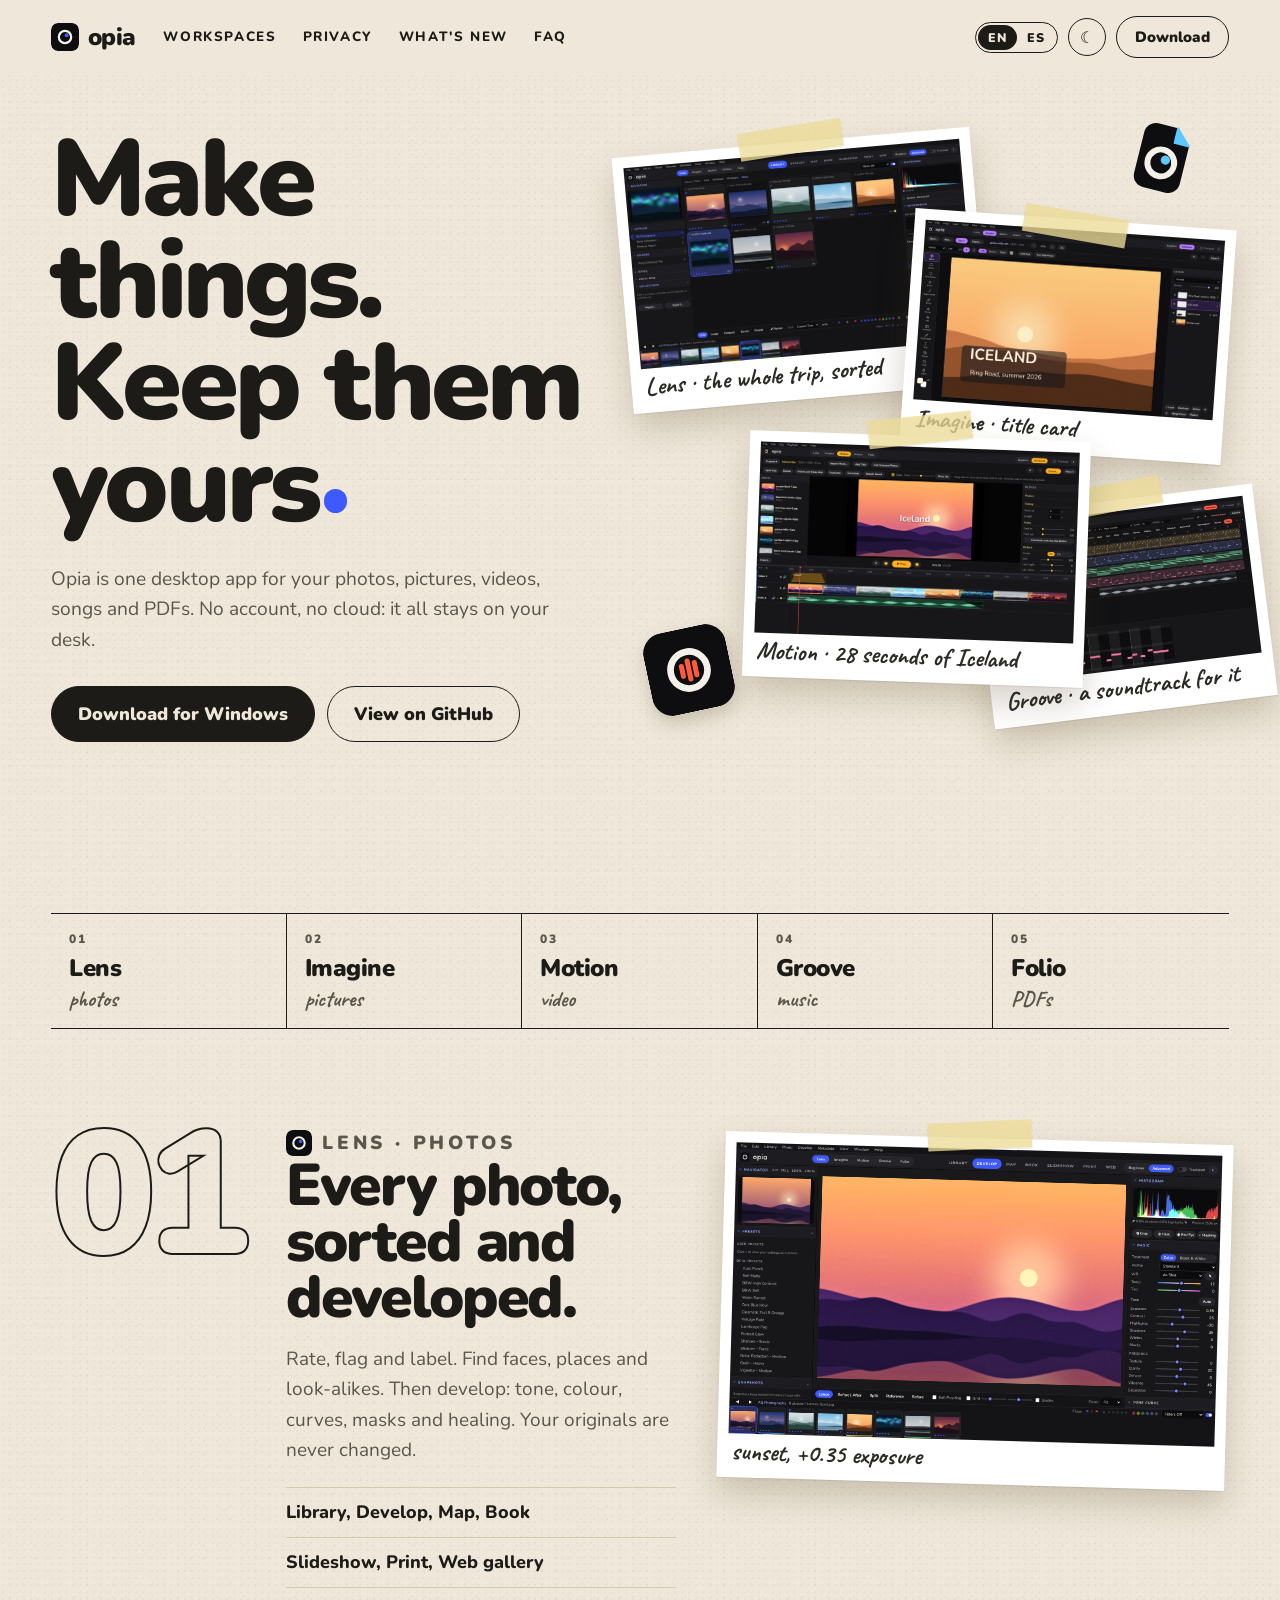
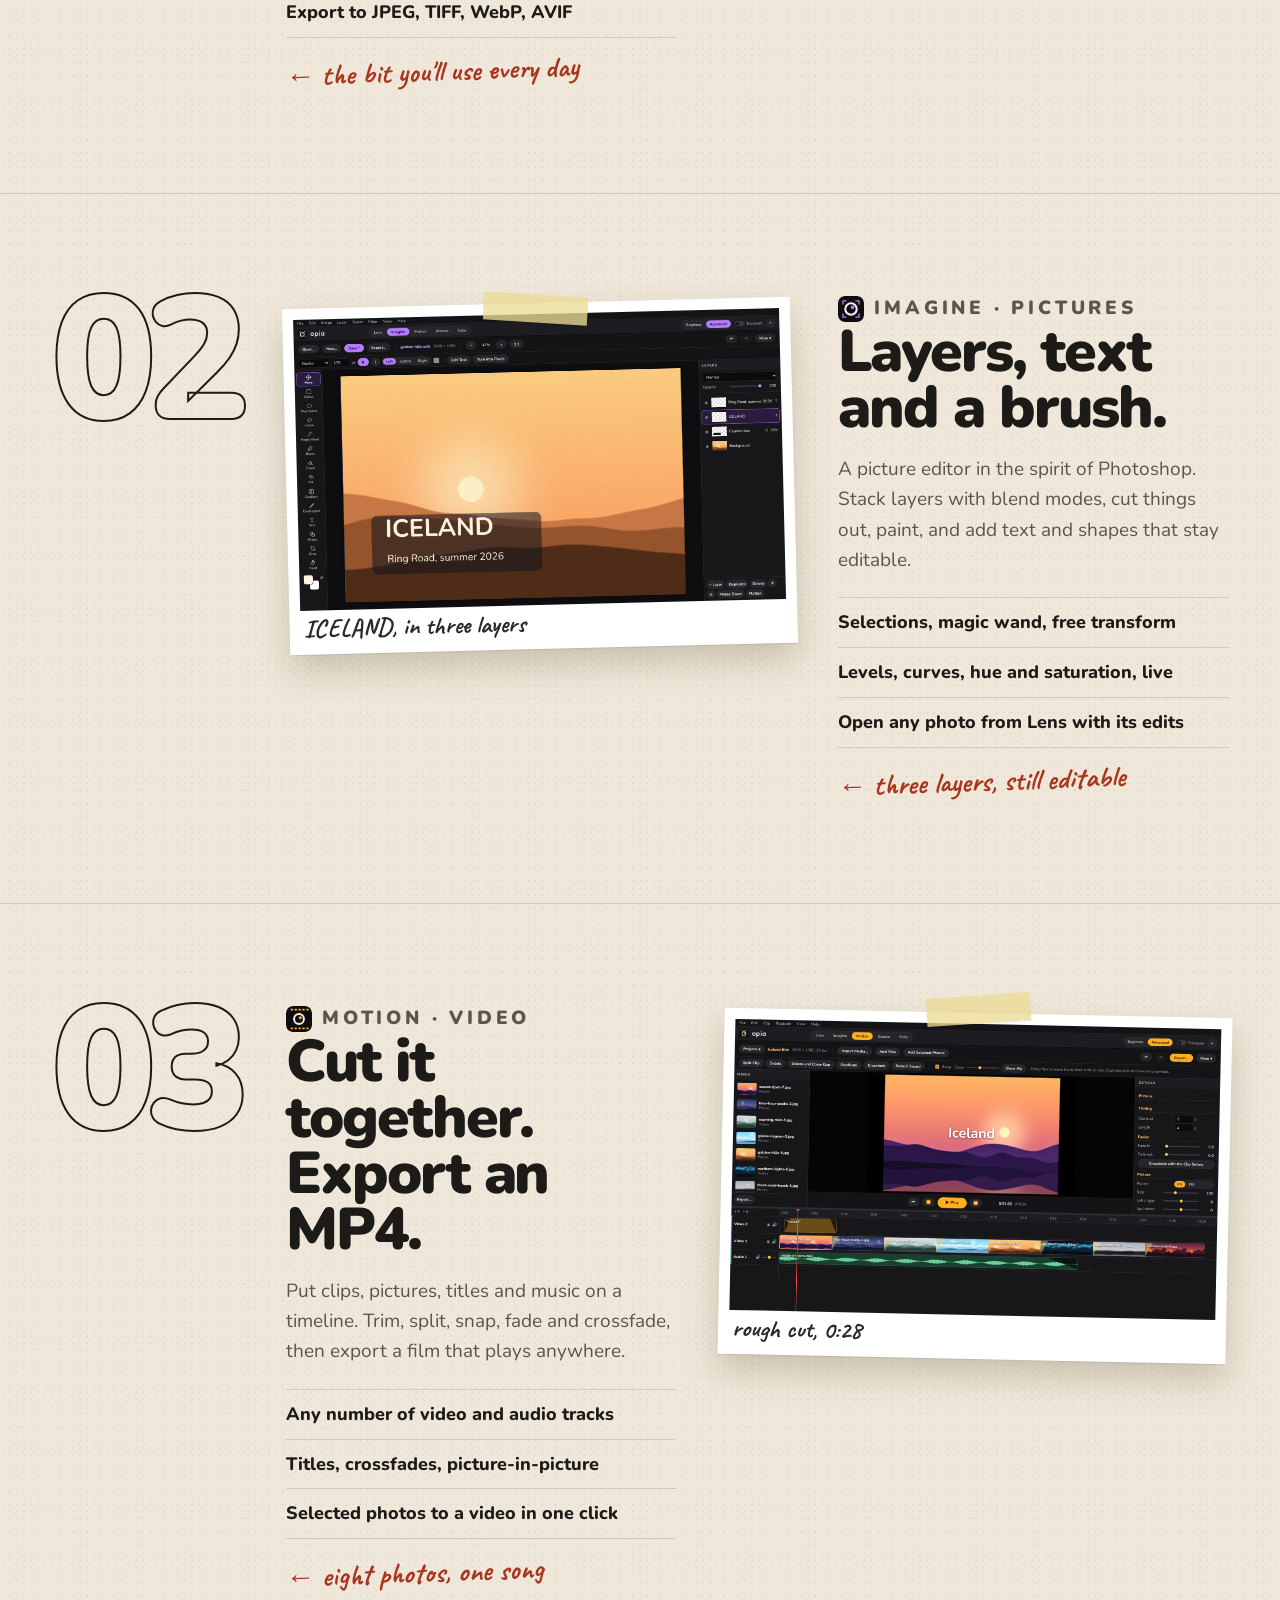
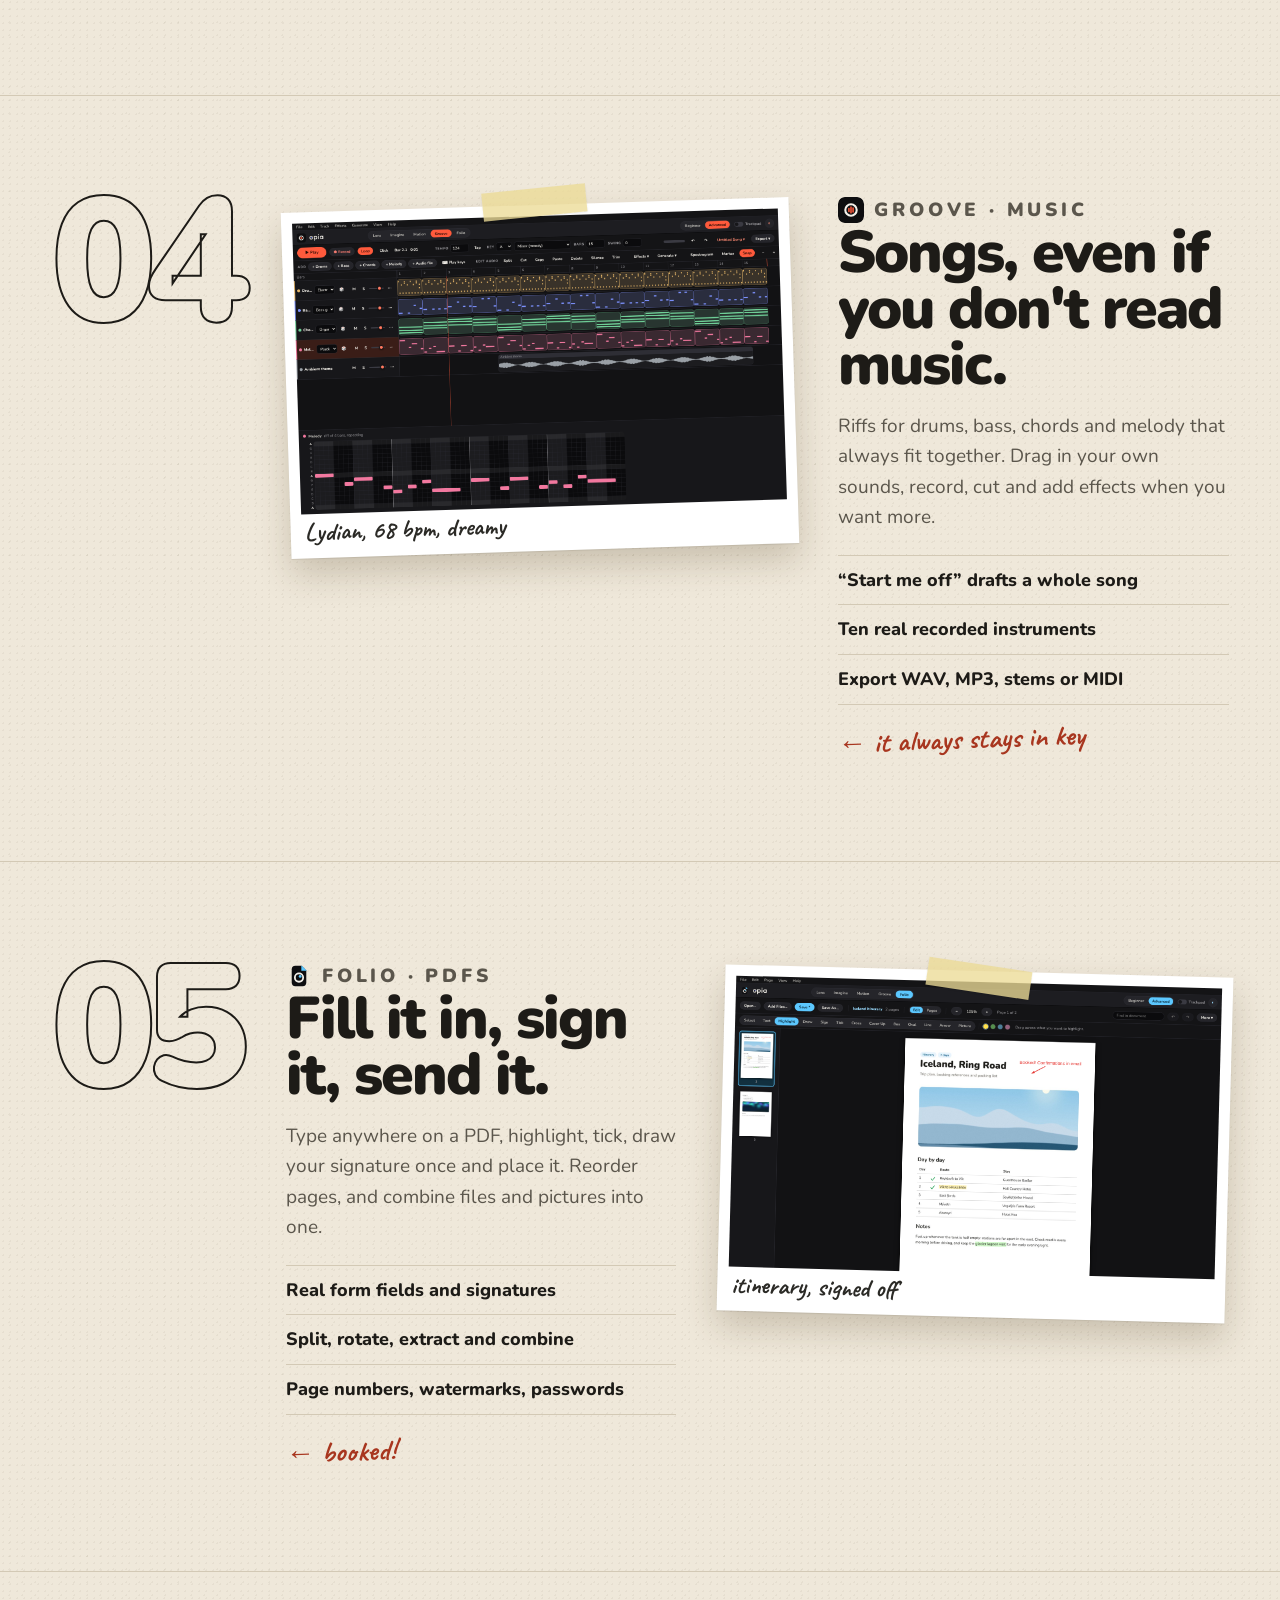
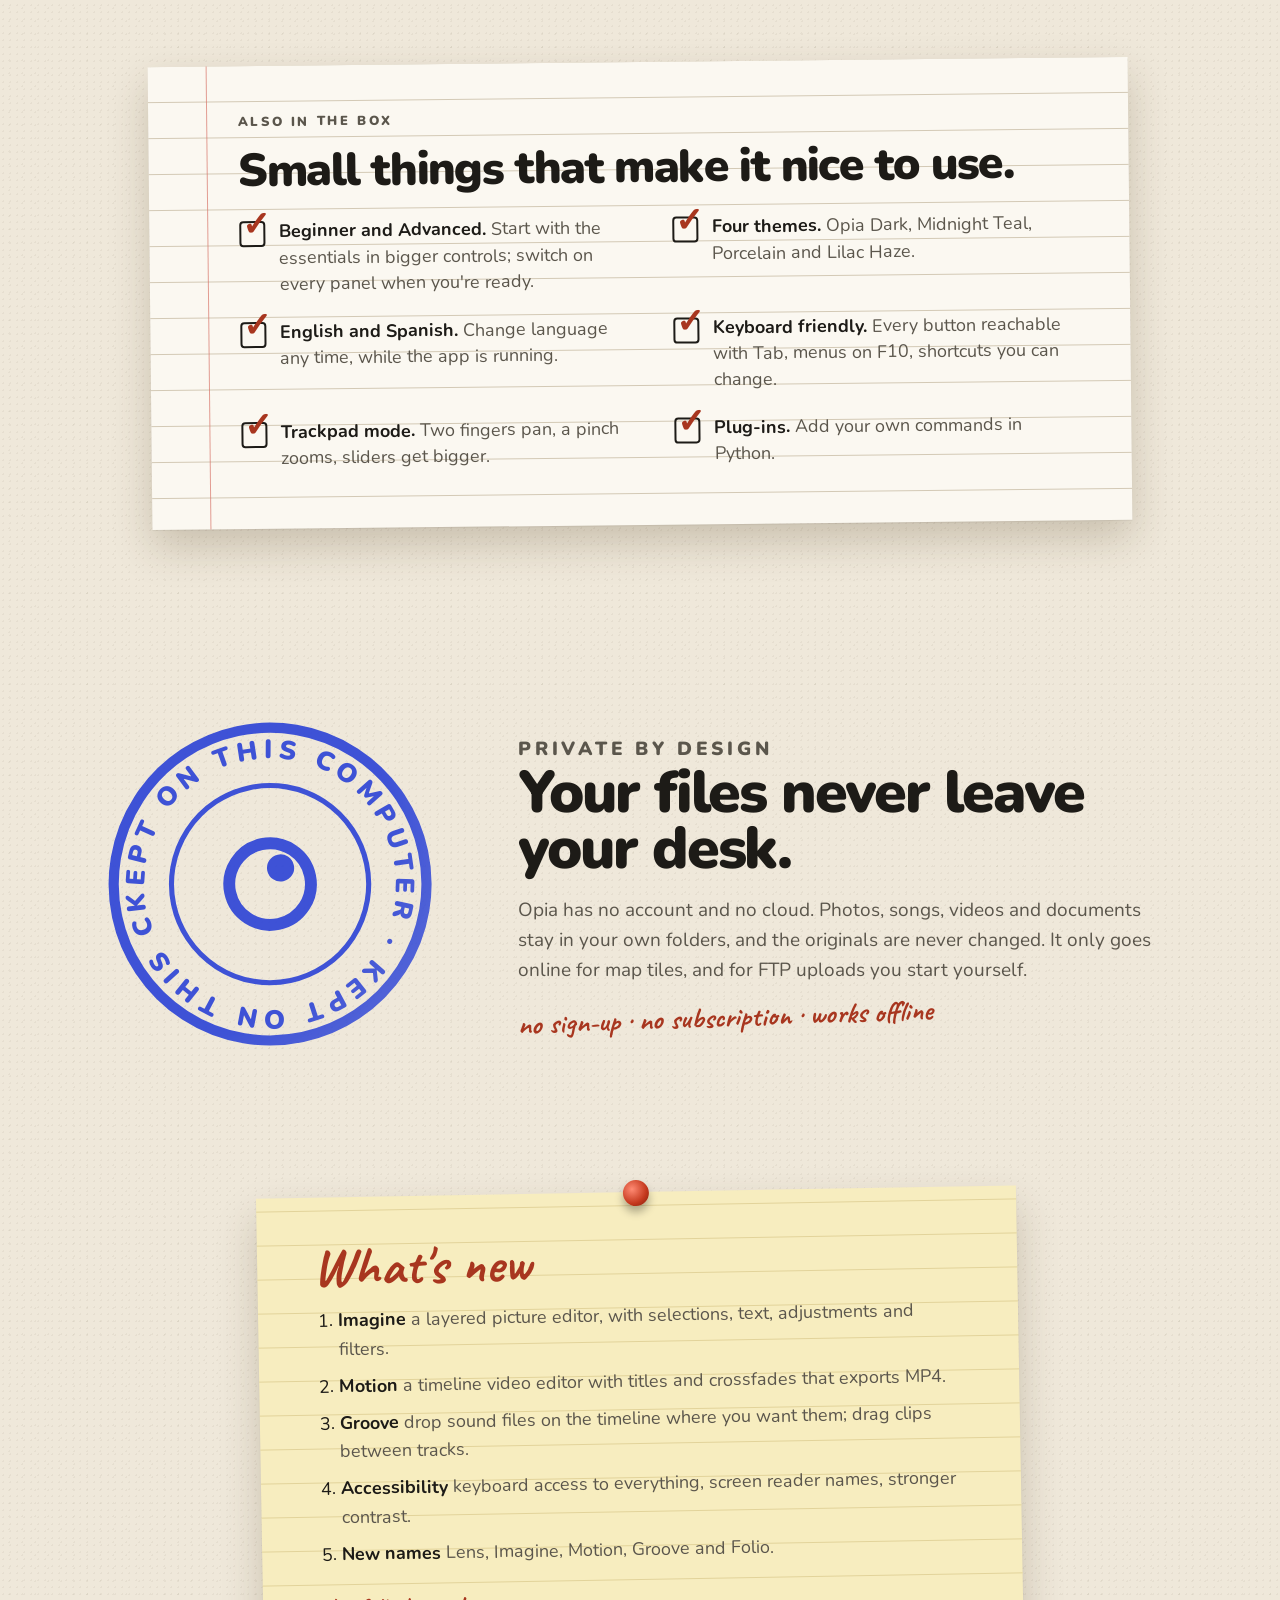
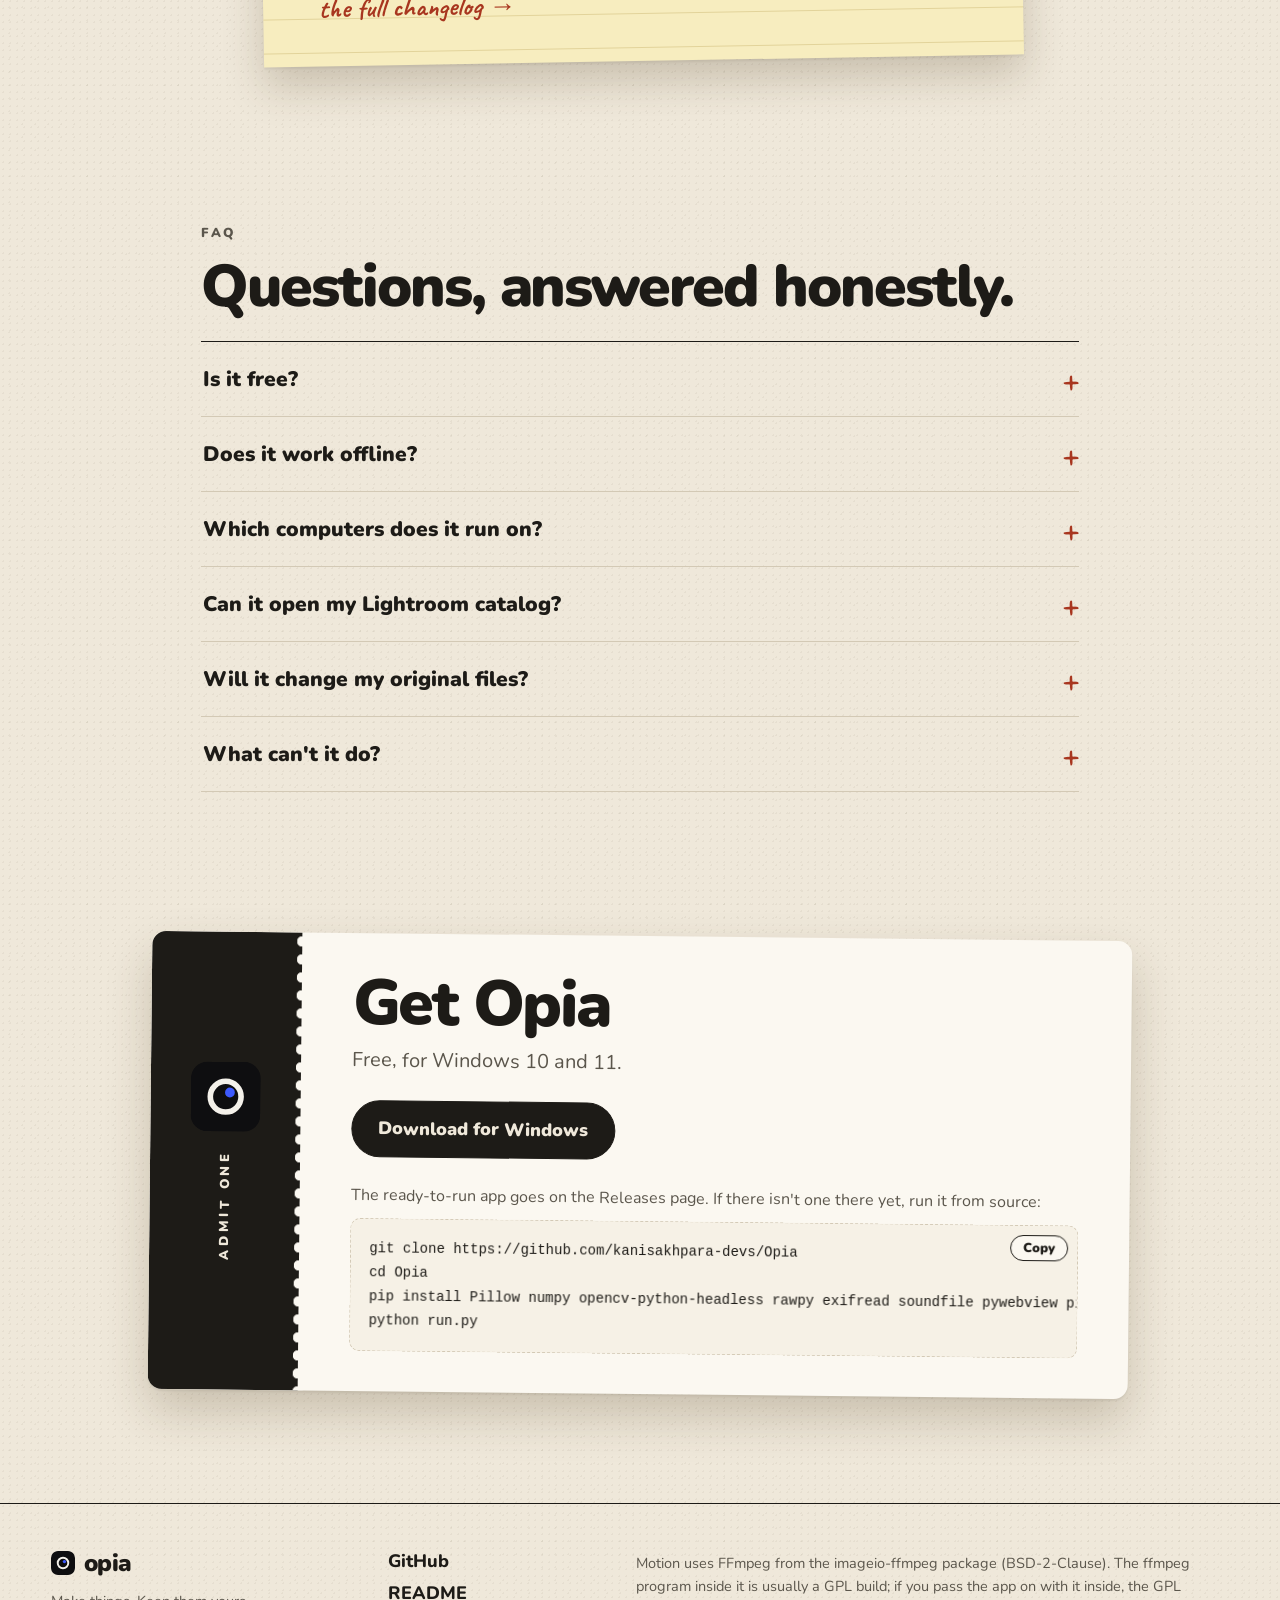
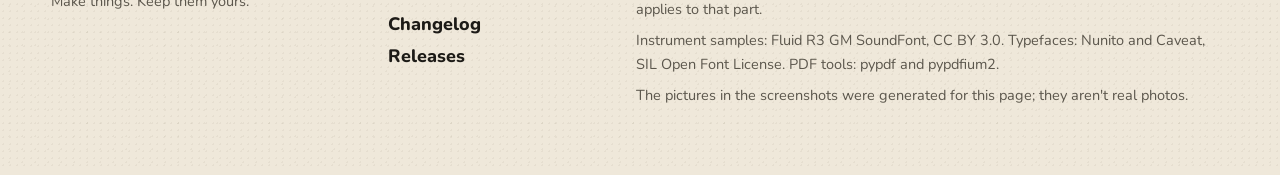
==== commit cf2d29f0: "Redesign the website as a light table, light theme by default Prints, tape, handwritten notes, numbe" ====
--- a/docs/index.html
+++ b/docs/index.html
@@ -1,220 +1,216 @@
 <!doctype html>
-<html lang="en" data-theme="dark">
+<html lang="en" data-theme="light">
 <head>
 <meta charset="utf-8">
 <meta name="viewport" content="width=device-width, initial-scale=1">
-<title>Opia: photos, pictures, video, music and PDFs in one app</title>
+<title>Opia: make things, keep them yours</title>
 <meta name="description" content="Opia is a free desktop app with five workspaces: Lens for photos, Imagine for pictures, Motion for video, Groove for music and Folio for PDFs. Everything stays on your computer.">
 <meta property="og:title" content="Opia">
-<meta property="og:description" content="Photos, pictures, video, music and PDFs. One app, all on your computer.">
+<meta property="og:description" content="Make things. Keep them yours. Photos, pictures, video, music and PDFs in one desktop app.">
 <meta property="og:image" content="readme/banner.png">
+<meta name="theme-color" content="#efe8da">
 <link rel="icon" href="assets/opia-icon.svg">
+<link rel="preload" href="assets/Caveat.ttf" as="font" type="font/ttf" crossorigin>
 <link rel="stylesheet" href="site.css">
+<script>/* hide what animates in only when the script can show it again; keep the visitor's theme from the first paint */
+document.documentElement.classList.add('js'); try { if (localStorage.getItem('opia-site-theme') === 'dark') document.documentElement.dataset.theme = 'dark'; } catch (e) {}</script>
 </head>
 <body>
 <a class="skip" href="#main" data-i18n="skip">Skip to content</a>
-<div class="glow" aria-hidden="true"></div>
 
 <header class="top">
-  <a class="brand" href="#top" aria-label="Opia, back to the top"><img src="assets/opia-icon.svg" alt="" width="30" height="30"><span>opia</span></a>
+  <a class="brand" href="#top" aria-label="Opia, back to the top"><img src="assets/opia-icon.svg" alt="" width="28" height="28"><span>opia</span></a>
   <nav class="links" aria-label="Sections">
     <a href="#workspaces" data-i18n="nav.ws">Workspaces</a>
-    <a href="#features" data-i18n="nav.features">Features</a>
     <a href="#private" data-i18n="nav.private">Privacy</a>
+    <a href="#new" data-i18n="nav.new">What's new</a>
     <a href="#faq" data-i18n="nav.faq">FAQ</a>
-    <a href="#new" data-i18n="nav.new">What's new</a>
   </nav>
   <div class="controls">
     <div class="lang" role="group" aria-label="Language">
       <button type="button" data-lang="en" aria-pressed="true">EN</button><button type="button" data-lang="es" aria-pressed="false">ES</button>
     </div>
-    <button type="button" class="theme" aria-label="Switch to the light theme" data-i18n-label="theme.toLight"><span class="sun" aria-hidden="true">☀</span><span class="moon" aria-hidden="true">☾</span></button>
-    <a class="btn small primary" href="#download" data-i18n="nav.download">Download</a>
+    <button type="button" class="theme" aria-label="Switch to the dark theme"><span class="sun" aria-hidden="true">☀</span><span class="moon" aria-hidden="true">☾</span></button>
+    <a class="pill" href="#download" data-i18n="nav.download">Download</a>
   </div>
 </header>
 
 <main id="main">
-  <!-- hero -->
+  <!-- the desk -->
   <section class="hero" id="top">
-    <svg class="wordmark" viewBox="0 6 260 134" role="img" aria-label="opia">
-      <circle class="s" cx="32" cy="75" r="25"/><circle class="dot" cx="38" cy="69" r="7"/>
-      <path class="s" d="M86 50 V128"/><circle class="s" cx="111" cy="75" r="25"/>
-      <path class="s" d="M166 50 V100"/><circle class="idot" cx="166" cy="22" r="9"/>
-      <circle class="s" cx="221" cy="75" r="25"/><path class="s" d="M246 50 V100"/>
-    </svg>
-    <h1 class="tagline" data-i18n="hero.title">Photos, pictures, video, music and PDFs.<br><span>One app, all on your computer.</span></h1>
-    <p class="lead" data-i18n="hero.lead">Five creative workspaces in one free desktop app. No account, no uploads, no subscription.</p>
-    <div class="cta">
-      <a class="btn primary big" href="#download" data-i18n="hero.download">Download for Windows</a>
-      <a class="btn big ghost" href="https://github.com/kanisakhpara-devs/Opia" data-i18n="hero.github">View on GitHub</a>
-    </div>
-    <div class="pills" aria-hidden="true">
-      <span style="--c:#3d5afe">Lens</span><span style="--c:#b57cff">Imagine</span><span style="--c:#ffb020">Motion</span><span style="--c:#ff5a3c">Groove</span><span style="--c:#5cc8ff">Folio</span>
-    </div>
-    <div class="hero-shot-wrap">
-      <figure class="window hero-shot">
-        <div class="bar" aria-hidden="true"><i></i><i></i><i></i></div>
-        <img src="readme/photos.png" alt="Opia's Lens workspace: a grid of landscape photos with ratings and colour labels" width="1600" height="960">
-      </figure>
-    </div>
-  </section>
-
-  <!-- workspaces: a pinned window while the story scrolls -->
-  <section class="story" id="workspaces" aria-labelledby="ws-title">
-    <div class="section-head">
-      <p class="eyebrow" data-i18n="ws.eyebrow">Five workspaces</p>
-      <h2 id="ws-title" data-i18n="ws.title">One switch at the top. Everything you make.</h2>
-    </div>
-    <div class="story-grid">
-      <div class="steps">
-        <article class="step" data-shot="readme/photos.png" data-accent="#3d5afe" data-name="Lens">
-          <img class="step-icon" src="assets/opia-icon.svg" alt="" width="56" height="56">
-          <h3>Lens</h3>
-          <p data-i18n="lens.p">Import, sort and find your photos, then edit them without ever changing the originals.</p>
-          <ul>
-            <li data-i18n="lens.1">Ratings, flags, colour labels, collections and keywords</li>
-            <li data-i18n="lens.2">Develop: tone, colour, curves, masks, healing, presets</li>
-            <li data-i18n="lens.3">Faces, map, book, slideshow, print and web gallery</li>
-          </ul>
-          <img class="step-shot" src="readme/develop.png" alt="Develop in Lens, editing a sunset photo" loading="lazy">
-        </article>
-        <article class="step" data-shot="readme/image.png" data-accent="#b57cff" data-name="Imagine">
-          <img class="step-icon" src="assets/opia-image-icon.svg" alt="" width="56" height="56">
-          <h3>Imagine</h3>
-          <p data-i18n="imagine.p">A layered picture editor in the spirit of Photoshop.</p>
-          <ul>
-            <li data-i18n="imagine.1">Layers with blend modes, editable text and shapes</li>
-            <li data-i18n="imagine.2">Selections, magic wand, brush, gradient, free transform</li>
-            <li data-i18n="imagine.3">Levels, curves, hue and saturation with a live preview</li>
-          </ul>
-          <img class="step-shot" src="readme/image.png" alt="Imagine, with a caption box and two text layers on a photo" loading="lazy">
-        </article>
-        <article class="step" data-shot="readme/video.png" data-accent="#ffb020" data-name="Motion">
-          <img class="step-icon" src="assets/opia-video-icon.svg" alt="" width="56" height="56">
-          <h3>Motion</h3>
-          <p data-i18n="motion.p">A timeline video editor that exports MP4.</p>
-          <ul>
-            <li data-i18n="motion.1">Video and audio tracks, trim, split and snap</li>
-            <li data-i18n="motion.2">Fades, crossfades, titles and picture-in-picture</li>
-            <li data-i18n="motion.3">Turn selected photos into a video in one click</li>
-          </ul>
-          <img class="step-shot" src="readme/video.png" alt="Motion, with a title over a photo and a timeline of clips and music" loading="lazy">
-        </article>
-        <article class="step" data-shot="readme/music.png" data-accent="#ff5a3c" data-name="Groove">
-          <img class="step-icon" src="assets/opia-music-icon.svg" alt="" width="56" height="56">
-          <h3>Groove</h3>
-          <p data-i18n="groove.p">A music studio for people who don't read music, and for those who do.</p>
-          <ul>
-            <li data-i18n="groove.1">Riffs for drums, bass, chords and melody that always fit</li>
-            <li data-i18n="groove.2">Drag in sound files, record, cut and add effects</li>
-            <li data-i18n="groove.3">Export WAV, MP3, stems or MIDI</li>
-          </ul>
-          <img class="step-shot" src="readme/music.png" alt="Groove, with drums, bass, chords and melody riffs and an audio track" loading="lazy">
-        </article>
-        <article class="step" data-shot="readme/pdf.png" data-accent="#5cc8ff" data-name="Folio">
-          <img class="step-icon" src="assets/opia-pdf-icon.svg" alt="" width="56" height="56">
-          <h3>Folio</h3>
-          <p data-i18n="folio.p">Read, fill in, sign and rearrange PDFs.</p>
-          <ul>
-            <li data-i18n="folio.1">Type, highlight, draw, tick and sign anywhere</li>
-            <li data-i18n="folio.2">Reorder, rotate, split and combine pages and files</li>
-            <li data-i18n="folio.3">Page numbers, watermarks and passwords</li>
-          </ul>
-          <img class="step-shot" src="readme/pdf.png" alt="Folio, with highlighted text, ticks and a note on an itinerary" loading="lazy">
-        </article>
+    <div class="hero-copy">
+      <h1 data-i18n="hero.title">Make things.<br>Keep them yours<span class="dot" aria-hidden="true"></span></h1>
+      <p class="sub" data-i18n="hero.sub">Opia is one desktop app for your photos, pictures, videos, songs and PDFs. No account, no cloud: it all stays on your desk.</p>
+      <div class="cta">
+        <a class="pill ink big" href="#download" data-i18n="hero.download">Download for Windows</a>
+        <a class="pill big" href="https://github.com/kanisakhpara-devs/Opia" data-i18n="hero.github">View on GitHub</a>
       </div>
-      <div class="stage" aria-hidden="true">
-        <figure class="window">
-          <div class="bar"><i></i><i></i><i></i><div class="switch"><b>Lens</b><b>Imagine</b><b>Motion</b><b>Groove</b><b>Folio</b></div></div>
-          <div class="shots">
-            <img src="readme/photos.png" alt="" class="on"><img src="readme/image.png" alt="" loading="lazy"><img src="readme/video.png" alt="" loading="lazy"><img src="readme/music.png" alt="" loading="lazy"><img src="readme/pdf.png" alt="" loading="lazy">
-          </div>
-        </figure>
-      </div>
-    </div>
-  </section>
-
-  <!-- features -->
-  <section class="features" id="features" aria-labelledby="f-title">
-    <div class="section-head">
-      <p class="eyebrow" data-i18n="f.eyebrow">Made to be easy</p>
-      <h2 id="f-title" data-i18n="f.title">Simple when you start. Deep when you need it.</h2>
-    </div>
-    <div class="grid">
-      <div class="card reveal" style="--i:0"><span class="ic" aria-hidden="true">◐</span><h3 data-i18n="f1.t">Beginner and Advanced</h3><p data-i18n="f1.p">Beginner shows the essentials in bigger controls. Advanced shows every panel and tool.</p></div>
-      <div class="card reveal" style="--i:1"><span class="ic" aria-hidden="true">✦</span><h3 data-i18n="f2.t">Four themes</h3><p data-i18n="f2.p">Opia Dark, Midnight Teal, Porcelain and Lilac Haze, each with its own accent per workspace.</p></div>
-      <div class="card reveal" style="--i:2"><span class="ic" aria-hidden="true">Aa</span><h3 data-i18n="f3.t">English and Spanish</h3><p data-i18n="f3.p">Switch language at any time, while the app is running.</p></div>
-      <div class="card reveal" style="--i:3"><span class="ic" aria-hidden="true">⌨</span><h3 data-i18n="f4.t">Keyboard friendly</h3><p data-i18n="f4.p">Every button reachable with Tab, menus on F10, shortcuts you can change.</p></div>
-      <div class="card reveal" style="--i:4"><span class="ic" aria-hidden="true">✋</span><h3 data-i18n="f5.t">Trackpad mode</h3><p data-i18n="f5.p">Two fingers pan, a pinch zooms, and sliders get bigger targets.</p></div>
-      <div class="card reveal" style="--i:5"><span class="ic" aria-hidden="true">⧉</span><h3 data-i18n="f6.t">Works together</h3><p data-i18n="f6.p">Open a photo from Lens in Imagine, or turn a set of photos into a Motion video.</p></div>
-      <div class="card reveal" style="--i:6"><span class="ic" aria-hidden="true">⇪</span><h3 data-i18n="f7.t">Exports everywhere</h3><p data-i18n="f7.p">JPEG, PNG, TIFF, WebP and AVIF, MP4, WAV and MP3, PDF.</p></div>
-      <div class="card reveal" style="--i:7"><span class="ic" aria-hidden="true">⚙</span><h3 data-i18n="f8.t">Plug-ins</h3><p data-i18n="f8.p">Add your own commands in Python, run after every import or export.</p></div>
-    </div>
-  </section>
-
-  <!-- privacy -->
-  <section class="private" id="private" aria-labelledby="p-title">
-    <div class="private-grid">
-      <div class="reveal">
-        <p class="eyebrow" data-i18n="p.eyebrow">Private by design</p>
-        <h2 id="p-title" data-i18n="p.title">Your files never leave your computer.</h2>
-        <p data-i18n="p.p">Opia has no account and no cloud. Your photos, songs, videos and documents stay in your own folders, and the originals are never changed. The only time it goes online is for map tiles, and for FTP uploads you start yourself.</p>
-        <ul class="ticks">
-          <li data-i18n="p.1">No sign-up, no subscription</li>
-          <li data-i18n="p.2">Works offline</li>
-          <li data-i18n="p.3">Originals stay untouched</li>
-        </ul>
-      </div>
-      <div class="vault reveal" aria-hidden="true">
-        <div class="cloud">☁<b>✕</b></div>
-        <div class="files"><img src="assets/opia-image-icon.svg" alt="" style="--i:0"><img src="assets/opia-video-icon.svg" alt="" style="--i:1"><img src="assets/opia-music-icon.svg" alt="" style="--i:2"><img src="assets/opia-pdf-icon.svg" alt="" style="--i:3"></div>
-        <div class="pc"><div class="screen"><img src="assets/opia-icon.svg" alt=""></div><div class="stand"></div></div>
-      </div>
-    </div>
-  </section>
-
-  <!-- what's new -->
-  <section class="new" id="new" aria-labelledby="n-title">
-    <div class="section-head">
-      <p class="eyebrow" data-i18n="n.eyebrow">What's new</p>
-      <h2 id="n-title" data-i18n="n.title">Recently added</h2>
-    </div>
-    <ol class="timeline">
-      <li class="reveal" style="--c:#b57cff"><b>Imagine</b><span data-i18n="n1">A layered picture editor: layers, selections, text, adjustments and filters.</span></li>
-      <li class="reveal" style="--c:#ffb020"><b>Motion</b><span data-i18n="n2">A timeline video editor with titles and crossfades that exports MP4.</span></li>
-      <li class="reveal" style="--c:#ff5a3c"><b>Groove</b><span data-i18n="n3">Drag sound files onto the timeline where you want them, move clips between tracks, trim by the ends.</span></li>
-      <li class="reveal" style="--c:#1a9c4b"><b data-i18n="n4.t">Accessibility</b><span data-i18n="n4">Keyboard access to everything, screen reader names and stronger contrast in every theme.</span></li>
-      <li class="reveal" style="--c:#5cc8ff"><b data-i18n="n5.t">New names</b><span data-i18n="n5">The workspaces are now Lens, Imagine, Motion, Groove and Folio.</span></li>
-    </ol>
-    <p class="more"><a href="https://github.com/kanisakhpara-devs/Opia/blob/main/CHANGELOG.md" data-i18n="n.more">Read the full changelog →</a></p>
-  </section>
-
-  <!-- FAQ -->
-  <section class="faq" id="faq" aria-labelledby="q-title">
-    <div class="section-head">
-      <p class="eyebrow">FAQ</p>
-      <h2 id="q-title" data-i18n="q.title">Questions, answered honestly</h2>
-    </div>
+      <p class="note hand write" data-i18n="hero.note">↓ five workspaces, one app</p>
+    </div>
+    <div class="desk" aria-hidden="true">
+      <figure class="print drop" style="--r:-5deg; --d:0"><span class="tape"></span><img src="readme/photos.png" alt="" width="1600" height="960"><figcaption class="hand" data-i18n="hero.c1">Lens · the whole trip, sorted</figcaption></figure>
+      <figure class="print drop" style="--r:4deg; --d:1"><span class="tape" style="--t:6deg"></span><img src="readme/image.png" alt="" width="1600" height="960"><figcaption class="hand" data-i18n="hero.c2">Imagine · title card</figcaption></figure>
+      <figure class="print drop" style="--r:2deg; --d:2"><span class="tape" style="--t:-8deg"></span><img src="readme/video.png" alt="" width="1600" height="960"><figcaption class="hand" data-i18n="hero.c3">Motion · 28 seconds of Iceland</figcaption></figure>
+      <figure class="print drop" style="--r:-7deg; --d:3"><span class="tape"></span><img src="readme/music.png" alt="" width="1600" height="960"><figcaption class="hand" data-i18n="hero.c4">Groove · a soundtrack for it</figcaption></figure>
+      <img class="sticker drop" src="assets/opia-music-icon.svg" alt="" style="--r:-12deg; --d:4">
+      <img class="sticker drop" src="assets/opia-pdf-icon.svg" alt="" style="--r:14deg; --d:5">
+    </div>
+  </section>
+
+  <!-- contents -->
+  <nav class="index" id="workspaces" aria-label="Workspaces">
+    <a href="#lens" style="--c:#3d5afe"><small>01</small>Lens<span data-i18n="ix.1">photos</span></a>
+    <a href="#imagine" style="--c:#8a4fe0"><small>02</small>Imagine<span data-i18n="ix.2">pictures</span></a>
+    <a href="#motion" style="--c:#c27800"><small>03</small>Motion<span data-i18n="ix.3">video</span></a>
+    <a href="#groove" style="--c:#c4381d"><small>04</small>Groove<span data-i18n="ix.4">music</span></a>
+    <a href="#folio" style="--c:#0f75b0"><small>05</small>Folio<span data-i18n="ix.5">PDFs</span></a>
+  </nav>
+
+  <!-- the five spreads -->
+  <section class="spread" id="lens" aria-labelledby="h-lens">
+    <div class="num" aria-hidden="true">01</div>
+    <div class="words">
+      <p class="kicker"><img src="assets/opia-icon.svg" alt="" width="26" height="26"><span data-i18n="lens.k">Lens · photos</span></p>
+      <h2 id="h-lens" data-i18n="lens.h">Every photo, sorted and developed.</h2>
+      <p data-i18n="lens.p">Rate, flag and label. Find faces, places and look-alikes. Then develop: tone, colour, curves, masks and healing. Your originals are never changed.</p>
+      <ul>
+        <li data-i18n="lens.1">Library, Develop, Map, Book</li>
+        <li data-i18n="lens.2">Slideshow, Print, Web gallery</li>
+        <li data-i18n="lens.3">Export to JPEG, TIFF, WebP, AVIF</li>
+      </ul>
+      <p class="margin hand write" data-i18n="lens.m">← the bit you'll use every day</p>
+    </div>
+    <figure class="print settle" style="--r:1.6deg"><span class="tape"></span><img src="readme/develop.png" alt="Lens, developing a sunset photo: exposure, contrast and vibrance raised" width="1600" height="960" loading="lazy"><figcaption class="hand" data-i18n="lens.c">sunset, +0.35 exposure</figcaption></figure>
+  </section>
+
+  <section class="spread flip" id="imagine" aria-labelledby="h-imagine">
+    <div class="num" aria-hidden="true">02</div>
+    <div class="words">
+      <p class="kicker"><img src="assets/opia-image-icon.svg" alt="" width="26" height="26"><span data-i18n="imagine.k">Imagine · pictures</span></p>
+      <h2 id="h-imagine" data-i18n="imagine.h">Layers, text and a brush.</h2>
+      <p data-i18n="imagine.p">A picture editor in the spirit of Photoshop. Stack layers with blend modes, cut things out, paint, and add text and shapes that stay editable.</p>
+      <ul>
+        <li data-i18n="imagine.1">Selections, magic wand, free transform</li>
+        <li data-i18n="imagine.2">Levels, curves, hue and saturation, live</li>
+        <li data-i18n="imagine.3">Open any photo from Lens with its edits</li>
+      </ul>
+      <p class="margin hand write" data-i18n="imagine.m">← three layers, still editable</p>
+    </div>
+    <figure class="print settle" style="--r:-1.4deg"><span class="tape" style="--t:5deg"></span><img src="readme/image.png" alt="Imagine, with a caption box and two editable text layers over a photo" width="1600" height="960" loading="lazy"><figcaption class="hand" data-i18n="imagine.c">ICELAND, in three layers</figcaption></figure>
+  </section>
+
+  <section class="spread" id="motion" aria-labelledby="h-motion">
+    <div class="num" aria-hidden="true">03</div>
+    <div class="words">
+      <p class="kicker"><img src="assets/opia-video-icon.svg" alt="" width="26" height="26"><span data-i18n="motion.k">Motion · video</span></p>
+      <h2 id="h-motion" data-i18n="motion.h">Cut it together. Export an MP4.</h2>
+      <p data-i18n="motion.p">Put clips, pictures, titles and music on a timeline. Trim, split, snap, fade and crossfade, then export a film that plays anywhere.</p>
+      <ul>
+        <li data-i18n="motion.1">Any number of video and audio tracks</li>
+        <li data-i18n="motion.2">Titles, crossfades, picture-in-picture</li>
+        <li data-i18n="motion.3">Selected photos to a video in one click</li>
+      </ul>
+      <p class="margin hand write" data-i18n="motion.m">← eight photos, one song</p>
+    </div>
+    <figure class="print settle" style="--r:1.2deg"><span class="tape" style="--t:-5deg"></span><img src="readme/video.png" alt="Motion, with a title over a photo and a timeline of photo clips and music" width="1600" height="960" loading="lazy"><figcaption class="hand" data-i18n="motion.c">rough cut, 0:28</figcaption></figure>
+  </section>
+
+  <section class="spread flip" id="groove" aria-labelledby="h-groove">
+    <div class="num" aria-hidden="true">04</div>
+    <div class="words">
+      <p class="kicker"><img src="assets/opia-music-icon.svg" alt="" width="26" height="26"><span data-i18n="groove.k">Groove · music</span></p>
+      <h2 id="h-groove" data-i18n="groove.h">Songs, even if you don't read music.</h2>
+      <p data-i18n="groove.p">Riffs for drums, bass, chords and melody that always fit together. Drag in your own sounds, record, cut and add effects when you want more.</p>
+      <ul>
+        <li data-i18n="groove.1">“Start me off” drafts a whole song</li>
+        <li data-i18n="groove.2">Ten real recorded instruments</li>
+        <li data-i18n="groove.3">Export WAV, MP3, stems or MIDI</li>
+      </ul>
+      <p class="margin hand write" data-i18n="groove.m">← it always stays in key</p>
+    </div>
+    <figure class="print settle" style="--r:-1.8deg"><span class="tape"></span><img src="readme/music.png" alt="Groove, with drums, bass, chords and melody riffs and an ambient audio track" width="1600" height="960" loading="lazy"><figcaption class="hand" data-i18n="groove.c">Lydian, 68 bpm, dreamy</figcaption></figure>
+  </section>
+
+  <section class="spread" id="folio" aria-labelledby="h-folio">
+    <div class="num" aria-hidden="true">05</div>
+    <div class="words">
+      <p class="kicker"><img src="assets/opia-pdf-icon.svg" alt="" width="26" height="26"><span data-i18n="folio.k">Folio · PDFs</span></p>
+      <h2 id="h-folio" data-i18n="folio.h">Fill it in, sign it, send it.</h2>
+      <p data-i18n="folio.p">Type anywhere on a PDF, highlight, tick, draw your signature once and place it. Reorder pages, and combine files and pictures into one.</p>
+      <ul>
+        <li data-i18n="folio.1">Real form fields and signatures</li>
+        <li data-i18n="folio.2">Split, rotate, extract and combine</li>
+        <li data-i18n="folio.3">Page numbers, watermarks, passwords</li>
+      </ul>
+      <p class="margin hand write" data-i18n="folio.m">← booked!</p>
+    </div>
+    <figure class="print settle" style="--r:1.5deg"><span class="tape" style="--t:7deg"></span><img src="readme/pdf.png" alt="Folio, with highlighted text, ticks and a handwritten-style note on an itinerary" width="1600" height="960" loading="lazy"><figcaption class="hand" data-i18n="folio.c">itinerary, signed off</figcaption></figure>
+  </section>
+
+  <!-- also in the box: a ticked list on ruled paper -->
+  <section class="sheet" aria-labelledby="h-box">
+    <p class="kicker plain" data-i18n="box.k">Also in the box</p>
+    <h2 id="h-box" data-i18n="box.h">Small things that make it nice to use.</h2>
+    <ul class="checklist">
+      <li class="tick-in"><b data-i18n="b1.t">Beginner and Advanced.</b> <span data-i18n="b1.p">Start with the essentials in bigger controls; switch on every panel when you're ready.</span></li>
+      <li class="tick-in"><b data-i18n="b2.t">Four themes.</b> <span data-i18n="b2.p">Opia Dark, Midnight Teal, Porcelain and Lilac Haze.</span></li>
+      <li class="tick-in"><b data-i18n="b3.t">English and Spanish.</b> <span data-i18n="b3.p">Change language any time, while the app is running.</span></li>
+      <li class="tick-in"><b data-i18n="b4.t">Keyboard friendly.</b> <span data-i18n="b4.p">Every button reachable with Tab, menus on F10, shortcuts you can change.</span></li>
+      <li class="tick-in"><b data-i18n="b5.t">Trackpad mode.</b> <span data-i18n="b5.p">Two fingers pan, a pinch zooms, sliders get bigger.</span></li>
+      <li class="tick-in"><b data-i18n="b6.t">Plug-ins.</b> <span data-i18n="b6.p">Add your own commands in Python.</span></li>
+    </ul>
+  </section>
+
+  <!-- privacy: a rubber stamp -->
+  <section class="private" id="private" aria-labelledby="h-private">
+    <div class="stamp" aria-hidden="true"><svg viewBox="0 0 200 200"><defs><path id="ring" d="M100 100 m-74 0 a74 74 0 1 1 148 0 a74 74 0 1 1 -148 0"/></defs><circle cx="100" cy="100" r="92" class="s1"/><circle cx="100" cy="100" r="58" class="s2"/><text><textPath href="#ring" data-i18n="st.ring">KEPT ON THIS COMPUTER · KEPT ON THIS COMPUTER ·</textPath></text><circle cx="100" cy="100" r="24" class="s3"/><circle cx="108" cy="92" r="8" class="s4"/></svg></div>
+    <div class="words">
+      <p class="kicker plain" data-i18n="p.k">Private by design</p>
+      <h2 id="h-private" data-i18n="p.h">Your files never leave your desk.</h2>
+      <p data-i18n="p.p">Opia has no account and no cloud. Photos, songs, videos and documents stay in your own folders, and the originals are never changed. It only goes online for map tiles, and for FTP uploads you start yourself.</p>
+      <p class="margin hand write" data-i18n="p.m">no sign-up · no subscription · works offline</p>
+    </div>
+  </section>
+
+  <!-- what's new: a pinned memo -->
+  <section class="memo-wrap" id="new" aria-labelledby="h-new">
+    <div class="memo settle" style="--r:-1deg">
+      <span class="pin" aria-hidden="true"></span>
+      <h2 id="h-new" class="hand" data-i18n="n.h">What's new</h2>
+      <ol>
+        <li><b>Imagine</b> <span data-i18n="n1">a layered picture editor, with selections, text, adjustments and filters.</span></li>
+        <li><b>Motion</b> <span data-i18n="n2">a timeline video editor with titles and crossfades that exports MP4.</span></li>
+        <li><b>Groove</b> <span data-i18n="n3">drop sound files on the timeline where you want them; drag clips between tracks.</span></li>
+        <li><b data-i18n="n4.t">Accessibility</b> <span data-i18n="n4">keyboard access to everything, screen reader names, stronger contrast.</span></li>
+        <li><b data-i18n="n5.t">New names</b> <span data-i18n="n5">Lens, Imagine, Motion, Groove and Folio.</span></li>
+      </ol>
+      <a class="hand more" href="https://github.com/kanisakhpara-devs/Opia/blob/main/CHANGELOG.md" data-i18n="n.more">the full changelog →</a>
+    </div>
+  </section>
+
+  <!-- FAQ on ruled lines -->
+  <section class="faq" id="faq" aria-labelledby="h-faq">
+    <p class="kicker plain">FAQ</p>
+    <h2 id="h-faq" data-i18n="q.h">Questions, answered honestly.</h2>
     <div class="qs">
-      <details class="reveal"><summary data-i18n="q1">Is it free?</summary><p data-i18n="a1">Yes. There is nothing to pay and no account to make. The project has not chosen an open-source licence yet, so for now the code is shared to look at and run, not to reuse.</p></details>
-      <details class="reveal"><summary data-i18n="q2">Does it work offline?</summary><p data-i18n="a2">Yes. Everything runs on your computer. Only the map in Lens needs the internet, to fetch map tiles.</p></details>
-      <details class="reveal"><summary data-i18n="q3">Which computers does it run on?</summary><p data-i18n="a3">It is made and tested for Windows 10 and 11. It runs from Python source, but some parts (the Recycle Bin, disc burning, showing files in Explorer) are Windows-only, and other systems have not been tested.</p></details>
-      <details class="reveal"><summary data-i18n="q4">Can it open my Lightroom catalog?</summary><p data-i18n="a4">No. Lens has its own catalog format. It can read XMP sidecar files, so ratings, keywords and edits saved that way come across.</p></details>
-      <details class="reveal"><summary data-i18n="q5">Will it change my original files?</summary><p data-i18n="a5">No. Edits are stored separately, and Imagine, Motion and Folio always save new files. Your originals are never overwritten unless you choose to save over them.</p></details>
-      <details class="reveal"><summary data-i18n="q6">What can it not do?</summary><p data-i18n="a6">Photo editing is 8-bit, there is no PSD support or layer masks in Imagine, Motion has no speed changes or keyframes, and Folio cannot rewrite existing PDF text or read scans. The README lists every limit.</p></details>
-    </div>
-  </section>
-
-  <!-- download -->
-  <section class="download" id="download" aria-labelledby="d-title">
-    <div class="dl reveal">
-      <img src="assets/opia-icon.svg" alt="" width="84" height="84">
-      <h2 id="d-title" data-i18n="d.title">Get Opia</h2>
-      <p data-i18n="d.p">Free for Windows 10 and 11.</p>
-      <a class="btn primary big" href="https://github.com/kanisakhpara-devs/Opia/releases" data-i18n="d.btn">Download for Windows</a>
-      <p class="note" data-i18n="d.note">The ready-to-run app is published on the Releases page. If there isn't one there yet, run it from source below.</p>
-      <div class="source">
-        <p data-i18n="d.src">Or run it from source with Python 3.10 or newer:</p>
+      <details><summary data-i18n="q1">Is it free?</summary><p data-i18n="a1">Yes. There is nothing to pay and no account to make. The project hasn't chosen an open-source licence yet, so for now the code is shared to look at and run, not to reuse.</p></details>
+      <details><summary data-i18n="q2">Does it work offline?</summary><p data-i18n="a2">Yes. Everything runs on your computer. Only the map in Lens needs the internet, to fetch map tiles.</p></details>
+      <details><summary data-i18n="q3">Which computers does it run on?</summary><p data-i18n="a3">It's made and tested for Windows 10 and 11. It runs from the Python source, but some parts (the Recycle Bin, disc burning, showing files in Explorer) are Windows-only, and other systems haven't been tested.</p></details>
+      <details><summary data-i18n="q4">Can it open my Lightroom catalog?</summary><p data-i18n="a4">No. Lens has its own catalog format. It reads XMP sidecar files, so ratings, keywords and edits saved that way come across.</p></details>
+      <details><summary data-i18n="q5">Will it change my original files?</summary><p data-i18n="a5">No. Edits are stored separately, and Imagine, Motion and Folio save new files. Your originals are only overwritten if you choose to save over them.</p></details>
+      <details><summary data-i18n="q6">What can't it do?</summary><p data-i18n="a6">Photo editing is 8-bit, Imagine has no PSD support or layer masks, Motion has no speed changes or keyframes, and Folio can't rewrite existing PDF text or read scans. The README lists every limit.</p></details>
+    </div>
+  </section>
+
+  <!-- download: a ticket -->
+  <section class="download" id="download" aria-labelledby="h-dl">
+    <div class="ticket settle" style="--r:.6deg">
+      <div class="stub" aria-hidden="true"><img src="assets/opia-icon.svg" alt="" width="70" height="70"><span>ADMIT ONE</span></div>
+      <div class="main">
+        <h2 id="h-dl" data-i18n="d.h">Get Opia</h2>
+        <p data-i18n="d.p">Free, for Windows 10 and 11.</p>
+        <a class="pill ink big" href="https://github.com/kanisakhpara-devs/Opia/releases" data-i18n="d.btn">Download for Windows</a>
+        <p class="small" data-i18n="d.note">The ready-to-run app goes on the Releases page. If there isn't one there yet, run it from source:</p>
         <div class="code"><pre tabindex="0" aria-label="Commands to run Opia from source"><code>git clone https://github.com/kanisakhpara-devs/Opia
 cd Opia
 pip install Pillow numpy opencv-python-headless rawpy exifread soundfile pywebview pillow-heif pypdf pypdfium2 cryptography imageio-ffmpeg
@@ -225,13 +221,13 @@
 </main>
 
 <footer class="foot">
-  <div class="foot-grid">
-    <div><a class="brand" href="#top"><img src="assets/opia-icon.svg" alt="" width="26" height="26"><span>opia</span></a><p data-i18n="ft.p">Photos, pictures, video, music and PDFs, all on your computer.</p></div>
-    <div><h3 data-i18n="ft.links">Links</h3><a href="https://github.com/kanisakhpara-devs/Opia">GitHub</a><a href="https://github.com/kanisakhpara-devs/Opia#readme">README</a><a href="https://github.com/kanisakhpara-devs/Opia/blob/main/CHANGELOG.md" data-i18n="ft.changelog">Changelog</a><a href="https://github.com/kanisakhpara-devs/Opia/releases" data-i18n="ft.releases">Releases</a></div>
-    <div class="credits"><h3 data-i18n="ft.credits">Credits</h3>
-      <p data-i18n="ft.c1">Video uses FFmpeg from the imageio-ffmpeg package (BSD-2-Clause). The ffmpeg program inside it is usually a GPL build; if you pass the app on with it inside, the GPL applies to that part.</p>
-      <p data-i18n="ft.c2">Instrument samples from the Fluid R3 GM SoundFont, CC BY 3.0. The Nunito typeface, SIL Open Font License. PDF tools by pypdf and pypdfium2.</p>
-      <p data-i18n="ft.c3">The pictures in the screenshots were generated for this page; they are not real photos.</p>
+  <div class="colophon">
+    <div><a class="brand" href="#top"><img src="assets/opia-icon.svg" alt="" width="24" height="24"><span>opia</span></a><p data-i18n="ft.p">Make things. Keep them yours.</p></div>
+    <div class="flinks"><a href="https://github.com/kanisakhpara-devs/Opia">GitHub</a><a href="https://github.com/kanisakhpara-devs/Opia#readme">README</a><a href="https://github.com/kanisakhpara-devs/Opia/blob/main/CHANGELOG.md" data-i18n="ft.changelog">Changelog</a><a href="https://github.com/kanisakhpara-devs/Opia/releases" data-i18n="ft.releases">Releases</a></div>
+    <div class="credits">
+      <p data-i18n="ft.c1">Motion uses FFmpeg from the imageio-ffmpeg package (BSD-2-Clause). The ffmpeg program inside it is usually a GPL build; if you pass the app on with it inside, the GPL applies to that part.</p>
+      <p data-i18n="ft.c2">Instrument samples: Fluid R3 GM SoundFont, CC BY 3.0. Typefaces: Nunito and Caveat, SIL Open Font License. PDF tools: pypdf and pypdfium2.</p>
+      <p data-i18n="ft.c3">The pictures in the screenshots were generated for this page; they aren't real photos.</p>
     </div>
   </div>
 </footer>
--- a/docs/site.css
+++ b/docs/site.css
@@ -1,183 +1,200 @@
-/* Opia website. Dark like the app by default, with a light theme behind the toggle. */
+/* Opia website: a light table. Prints taped to warm paper, handwritten notes in the margins, numbered spreads.
+   Light (paper) by default; the dark theme is the same desk at night. */
 @font-face { font-family: Nunito; src: url(assets/Nunito.ttf) format('truetype'); font-weight: 200 1000; font-display: swap; }
-
-:root, [data-theme=dark] {
-  --bg: #0b0b0d; --bg2: #121216; --card: #17171b; --card2: #1f1f25; --line: #2a2a32; --text: #c9c6bf; --dim: #9a98a0; --hi: #f4f1ea;
-  --accent: #3d5afe; --accent2: #93a3ff; --onacc: #fff; --shadow: rgba(0,0,0,.55); --glass: rgba(14,14,16,.72); --code: #0f0f12;
-}
-[data-theme=light] {
-  --bg: #f4f1ea; --bg2: #ece8df; --card: #ffffff; --card2: #f7f4ee; --line: #ddd7cb; --text: #45433d; --dim: #625f57; --hi: #17161a;
-  --accent2: #2f46d6; --shadow: rgba(60,50,30,.18); --glass: rgba(244,241,234,.8); --code: #fbf9f4;
+@font-face { font-family: Caveat; src: url(assets/Caveat.ttf) format('truetype'); font-weight: 400 700; font-display: swap; }
+
+:root, [data-theme=light] {
+  --paper: #efe8da; --paper2: #e7dfcd; --card: #fbf8f1; --ink: #1d1b17; --soft: #5b564c; --rule: #d3c9b5; --grain: rgba(60, 45, 20, .05);
+  --red: #a8361f; --tape: rgba(236, 219, 150, .78); --print: #ffffff; --shadow: rgba(70, 50, 20, .22); --memo: #f7edbf; --memo-line: #e2d39a; --code: #f6f1e6;
+}
+[data-theme=dark] {
+  --paper: #191713; --paper2: #221f1a; --card: #24211b; --ink: #f1ebde; --soft: #b4ac9c; --rule: #3a352c; --grain: rgba(255, 240, 210, .045);
+  --red: #ff9a7d; --tape: rgba(214, 196, 120, .55); --print: #efe9dc; --shadow: rgba(0, 0, 0, .6); --memo: #2b2820; --memo-line: #3d382c; --code: #121110;
 }
 * { box-sizing: border-box; }
-html { scroll-behavior: smooth; scroll-padding-top: 80px; }
-body { margin: 0; background: var(--bg); color: var(--text); font: 17px/1.6 Nunito, system-ui, sans-serif; overflow-x: hidden; transition: background .4s, color .4s; }
+html { scroll-behavior: smooth; scroll-padding-top: 76px; }
+html { overflow-x: clip; }
+body { margin: 0; color: var(--ink); background-color: var(--paper); font: 18px/1.6 Nunito, system-ui, sans-serif; overflow-x: hidden; overflow-x: clip; transition: background-color .5s, color .5s;
+  background-image: radial-gradient(var(--grain) 1px, transparent 1px), radial-gradient(var(--grain) 1px, transparent 1px); background-size: 7px 7px, 13px 13px; background-position: 0 0, 3px 5px; }
 img { max-width: 100%; display: block; }
-a { color: var(--accent2); }
-h1, h2, h3 { color: var(--hi); line-height: 1.12; letter-spacing: -.02em; margin: 0; }
-h2 { font-size: clamp(30px, 4.4vw, 52px); font-weight: 900; }
-h3 { font-size: 22px; font-weight: 900; }
-.skip { position: absolute; left: -999px; top: 8px; z-index: 100; background: var(--accent); color: #fff; padding: 8px 14px; border-radius: 8px; }
+a { color: inherit; }
+h1, h2 { margin: 0; letter-spacing: -.035em; line-height: .95; font-weight: 900; }
+h2 { font-size: clamp(36px, 4.6vw, 62px); }
+.hand { font-family: Caveat, 'Segoe Script', cursive; font-weight: 700; letter-spacing: 0; }
+.skip { position: absolute; left: -999px; top: 8px; z-index: 100; background: var(--ink); color: var(--paper); padding: 8px 14px; border-radius: 8px; }
 .skip:focus { left: 8px; }
-:focus-visible { outline: 3px solid var(--accent2); outline-offset: 3px; border-radius: 6px; }
-
-/* a soft glow behind everything that takes the colour of the workspace on screen */
-.glow { position: fixed; inset: -20vh -20vw; z-index: -1; pointer-events: none;
-  background: radial-gradient(40vw 40vh at 20% 10%, color-mix(in srgb, var(--accent) 26%, transparent), transparent 70%),
-              radial-gradient(36vw 36vh at 85% 85%, color-mix(in srgb, var(--accent) 16%, transparent), transparent 70%); transition: background 1s; }
-[data-theme=light] .glow { opacity: .55; }
-
-/* header */
-.top { position: fixed; top: 0; left: 0; right: 0; z-index: 50; display: flex; align-items: center; gap: 22px; padding: 12px clamp(16px, 4vw, 40px);
-  background: var(--glass); backdrop-filter: blur(14px); -webkit-backdrop-filter: blur(14px); border-bottom: 1px solid transparent; transition: border-color .3s; }
-.top.scrolled { border-bottom-color: var(--line); }
-.brand { display: flex; align-items: center; gap: 9px; text-decoration: none; color: var(--hi); font-weight: 900; font-size: 22px; letter-spacing: -.02em; }
-.brand img { border-radius: 8px; }
-.links { display: flex; gap: 22px; margin-left: 12px; }
-.links a { color: var(--dim); text-decoration: none; font-weight: 800; font-size: 15px; transition: color .2s; }
-.links a:hover, .links a.on { color: var(--hi); }
+:focus-visible { outline: 3px solid var(--red); outline-offset: 3px; border-radius: 4px; }
+
+/* ---- header */
+.top { position: sticky; top: 0; z-index: 50; display: flex; align-items: center; gap: 28px; padding: 16px clamp(18px, 4vw, 56px); background: var(--paper); border-bottom: 1.5px solid transparent; transition: border-color .3s, background-color .5s; }
+.top.scrolled { border-bottom-color: var(--ink); }
+.brand { display: flex; align-items: center; gap: 9px; text-decoration: none; font-weight: 900; font-size: 24px; letter-spacing: -.03em; }
+.brand img { border-radius: 7px; }
+.links { display: flex; gap: 26px; }
+.links a { text-decoration: none; font-weight: 800; font-size: 13.5px; letter-spacing: .12em; text-transform: uppercase; padding: 2px 0; background: linear-gradient(var(--ink), var(--ink)) 0 100% / 0 1.5px no-repeat; transition: background-size .3s; }
+.links a:hover, .links a.on { background-size: 100% 1.5px; }
 .controls { margin-left: auto; display: flex; align-items: center; gap: 10px; }
-.lang { display: flex; background: var(--card); border: 1px solid var(--line); border-radius: 999px; padding: 3px; }
-.lang button { border: 0; background: none; color: var(--dim); font: 800 13px Nunito, sans-serif; padding: 4px 10px; border-radius: 999px; cursor: pointer; }
-.lang button[aria-pressed=true] { background: var(--accent); color: var(--onacc); }
-.theme { width: 38px; height: 38px; border-radius: 50%; border: 1px solid var(--line); background: var(--card); color: var(--hi); cursor: pointer; font-size: 17px; display: grid; place-items: center; }
-.theme .moon, [data-theme=light] .theme .sun { display: none; } [data-theme=light] .theme .moon { display: inline; }
-
-.btn { display: inline-flex; align-items: center; justify-content: center; gap: 8px; padding: 10px 20px; border-radius: 999px; font-weight: 900; text-decoration: none; color: var(--hi); background: var(--card2); border: 1px solid var(--line); transition: transform .2s, box-shadow .2s, background .3s; }
-.btn:hover { transform: translateY(-2px); box-shadow: 0 10px 26px var(--shadow); }
-.btn.primary { background: var(--accent); border-color: transparent; color: var(--onacc); box-shadow: 0 8px 26px color-mix(in srgb, var(--accent) 40%, transparent); }
-.btn.big { padding: 14px 28px; font-size: 18px; } .btn.small { padding: 7px 16px; font-size: 14px; } .btn.ghost { background: transparent; }
-
-section { padding: clamp(80px, 12vh, 140px) clamp(16px, 5vw, 64px); max-width: 1280px; margin: 0 auto; }
-.section-head { text-align: center; max-width: 820px; margin: 0 auto 56px; }
-.eyebrow { color: var(--accent2); font-weight: 900; text-transform: uppercase; letter-spacing: .14em; font-size: 14px; margin: 0 0 12px; }
-
-/* hero */
-.hero { min-height: 100vh; padding-top: 140px; text-align: center; display: flex; flex-direction: column; align-items: center; }
-.wordmark { width: min(360px, 70vw); overflow: visible; }
-.wordmark .s { fill: none; stroke: var(--hi); stroke-width: 14; stroke-linecap: round; stroke-dasharray: 170; stroke-dashoffset: 170; animation: draw 1.2s cubic-bezier(.6,0,.2,1) forwards; }
-.wordmark .s:nth-of-type(2) { animation-delay: .12s; } .wordmark .s:nth-of-type(3) { animation-delay: .24s; } .wordmark .s:nth-of-type(4) { animation-delay: .36s; } .wordmark .s:nth-of-type(5) { animation-delay: .48s; } .wordmark .s:nth-of-type(6) { animation-delay: .6s; }
-.wordmark .dot { fill: #3d5afe; transform-origin: 32px 75px; opacity: 0; animation: fade .3s 1.1s forwards, orbit 6s 1.4s cubic-bezier(.45,.05,.35,1) infinite; }
-.wordmark .idot { fill: var(--hi); opacity: 0; transform-origin: 166px 22px; animation: pop .5s 1.15s cubic-bezier(.2,1.6,.4,1) forwards; }
-@keyframes draw { to { stroke-dashoffset: 0; } }
-@keyframes fade { to { opacity: 1; } }
-@keyframes pop { from { opacity: 0; transform: scale(0); } to { opacity: 1; transform: scale(1); } }
-@keyframes orbit { 0%, 70% { transform: rotate(0); } 100% { transform: rotate(360deg); } }
-.tagline { font-size: clamp(32px, 5.4vw, 66px); font-weight: 900; margin: 34px 0 0; max-width: 980px; opacity: 0; transform: translateY(16px); animation: rise .8s 1.2s forwards; }
-.tagline span { background: linear-gradient(90deg, #3d5afe, #b57cff, #ffb020, #ff5a3c, #5cc8ff); -webkit-background-clip: text; background-clip: text; color: transparent; }
-.lead { font-size: clamp(17px, 1.6vw, 21px); color: var(--dim); max-width: 640px; margin: 20px auto 0; opacity: 0; animation: rise .8s 1.4s forwards; }
-.cta { display: flex; gap: 14px; flex-wrap: wrap; justify-content: center; margin-top: 32px; opacity: 0; animation: rise .8s 1.55s forwards; }
-.pills { display: flex; gap: 8px; flex-wrap: wrap; justify-content: center; margin-top: 26px; opacity: 0; animation: rise .8s 1.7s forwards; }
-.pills span { padding: 5px 14px; border-radius: 999px; font-weight: 800; font-size: 14px; color: var(--hi); background: color-mix(in srgb, var(--c) 18%, transparent); border: 1px solid color-mix(in srgb, var(--c) 45%, transparent); }
-@keyframes rise { to { opacity: 1; transform: none; } }
-.hero-shot-wrap { perspective: 1400px; width: 100%; max-width: 1180px; margin-top: 64px; }
-.hero-shot { transform-origin: 50% 0; transform: rotateX(var(--tilt, 22deg)) scale(var(--sc, .92)); transition: transform .1s linear; opacity: 0; animation: fade 1s 1.8s forwards; }
-
-/* app window frame */
-.window { margin: 0; border-radius: 16px; overflow: hidden; background: #0e0e10; border: 1px solid #2a2a32; box-shadow: 0 40px 90px var(--shadow), 0 0 0 1px rgba(255,255,255,.03); }
-.window .bar { height: 34px; display: flex; align-items: center; gap: 7px; padding: 0 14px; background: #17171b; border-bottom: 1px solid #26262c; }
-.window .bar i { width: 11px; height: 11px; border-radius: 50%; background: #3a3a42; } .window .bar i:nth-child(1) { background: #ff5f57; } .window .bar i:nth-child(2) { background: #febc2e; } .window .bar i:nth-child(3) { background: #28c840; }
-.window img { width: 100%; height: auto; }
-
-/* pinned workspace story */
-.story-grid { display: grid; grid-template-columns: minmax(280px, 380px) 1fr; gap: 56px; }
-.step { min-height: 78vh; display: flex; flex-direction: column; justify-content: center; position: relative; padding-left: 26px; }
-.step::before { content: ""; position: absolute; left: 0; top: 30%; bottom: 30%; width: 4px; border-radius: 4px; background: var(--line); transition: background .5s, top .5s, bottom .5s; }
-.step.on::before { background: var(--accent); top: 22%; bottom: 22%; }
-.step .step-icon { filter: grayscale(1) brightness(.8); transition: filter .5s, transform .5s; } .step.on .step-icon { filter: none; transform: scale(1.06); }
-.step h3 { font-size: 40px; margin: 14px 0 10px; }
-.step p { font-size: 19px; margin: 0 0 14px; color: var(--text); }
-.step ul { margin: 0; padding-left: 20px; color: var(--dim); } .step li { margin: 6px 0; } .step li::marker { color: var(--accent2); }
-.step-icon { border-radius: 14px; box-shadow: 0 10px 30px var(--shadow); }
-.step-shot { display: none; }
-.stage { position: relative; }
-.stage .window { position: sticky; top: max(96px, calc(50vh - var(--wh, 340px) / 2)); }
-.shots { position: relative; aspect-ratio: 1600 / 960; }
-.shots img { position: absolute; inset: 0; opacity: 0; transform: scale(1.03); transition: opacity .7s, transform .9s cubic-bezier(.2,.8,.2,1); }
-.shots img.on { opacity: 1; transform: none; }
-.switch { margin-left: 16px; display: flex; gap: 4px; background: #0e0e10; border-radius: 999px; padding: 3px; }
-.switch b { font-size: 11.5px; color: #8f8d95; padding: 2px 10px; border-radius: 999px; transition: background .4s, color .4s; }
-.switch b.on { background: var(--accent); color: var(--onacc); }
-
-/* features */
-.grid { display: grid; grid-template-columns: repeat(auto-fill, minmax(250px, 1fr)); gap: 18px; }
-.card { background: var(--card); border: 1px solid var(--line); border-radius: 18px; padding: 24px; transition: transform .25s, border-color .25s; }
-.card:hover { transform: translateY(-4px); border-color: color-mix(in srgb, var(--accent) 50%, var(--line)); }
-.card h3 { font-size: 19px; margin: 12px 0 6px; } .card p { margin: 0; color: var(--dim); font-size: 15.5px; }
-.ic { width: 44px; height: 44px; border-radius: 12px; display: grid; place-items: center; font-weight: 900; font-size: 20px; color: var(--accent2); background: color-mix(in srgb, var(--accent) 16%, transparent); }
-
-/* privacy */
-.private-grid { display: grid; grid-template-columns: 1.1fr .9fr; gap: 60px; align-items: center; }
-.private p { font-size: 19px; }
-.ticks { list-style: none; padding: 0; margin: 22px 0 0; display: grid; gap: 10px; }
-.ticks li { padding-left: 34px; position: relative; font-weight: 800; color: var(--hi); }
-.ticks li::before { content: "✓"; position: absolute; left: 0; top: 0; width: 24px; height: 24px; border-radius: 50%; display: grid; place-items: center; font-size: 13px; background: #1a9c4b; color: #fff; }
-.vault { position: relative; height: 380px; }
-.cloud { position: absolute; top: 0; left: 50%; transform: translateX(-50%); font-size: 84px; color: var(--dim); opacity: .5; line-height: 1; }
-.cloud b { position: absolute; left: 50%; top: 52%; transform: translate(-50%, -50%); font-size: 46px; color: #ff5a3c; }
-.files img { position: absolute; width: 54px; height: 54px; border-radius: 13px; left: calc(14% + var(--i) * 20%); top: 40%; opacity: 0; box-shadow: 0 8px 20px var(--shadow); }
-.vault.in .files img { animation: into 3.2s calc(var(--i) * .35s) cubic-bezier(.5,0,.3,1) infinite; }
-@keyframes into { 0% { opacity: 0; transform: translate(0, -30px) scale(.9); } 15% { opacity: 1; transform: translate(0, 0) scale(1); } 60% { opacity: 1; } 85%, 100% { opacity: 0; transform: translate(calc((2 - var(--i)) * 20% + 10px), 120px) scale(.4); } }
-.pc { position: absolute; bottom: 0; left: 50%; transform: translateX(-50%); width: 220px; }
-.screen { height: 140px; border-radius: 14px; background: var(--card); border: 3px solid var(--line); display: grid; place-items: center; box-shadow: 0 20px 50px var(--shadow); }
-.screen img { width: 58px; border-radius: 14px; }
-.stand { width: 70px; height: 26px; margin: 0 auto; background: var(--line); clip-path: polygon(25% 0, 75% 0, 100% 100%, 0 100%); }
-
-/* what's new */
-.timeline { list-style: none; padding: 0; margin: 0 auto; max-width: 820px; border-left: 2px solid var(--line); }
-.timeline li { position: relative; padding: 0 0 30px 34px; }
-.timeline li::before { content: ""; position: absolute; left: -9px; top: 6px; width: 16px; height: 16px; border-radius: 50%; background: var(--c); box-shadow: 0 0 0 5px color-mix(in srgb, var(--c) 22%, transparent); }
-.timeline b { display: block; color: var(--hi); font-size: 20px; } .timeline span { color: var(--dim); }
-.more { text-align: center; margin-top: 18px; } .more a { font-weight: 800; }
-
-/* FAQ */
-.qs { max-width: 860px; margin: 0 auto; display: grid; gap: 12px; }
-details { background: var(--card); border: 1px solid var(--line); border-radius: 16px; padding: 4px 22px; }
-summary { cursor: pointer; font-weight: 900; color: var(--hi); font-size: 18px; padding: 16px 0; list-style: none; display: flex; justify-content: space-between; gap: 16px; }
+.lang { display: flex; border: 1.5px solid var(--ink); border-radius: 999px; padding: 2px; }
+.lang button { border: 0; background: none; color: var(--ink); font: 900 12.5px Nunito, sans-serif; letter-spacing: .08em; padding: 4px 10px; border-radius: 999px; cursor: pointer; }
+.lang button[aria-pressed=true] { background: var(--ink); color: var(--paper); }
+.theme { width: 38px; height: 38px; border-radius: 50%; border: 1.5px solid var(--ink); background: none; color: var(--ink); cursor: pointer; font-size: 16px; display: grid; place-items: center; }
+.theme .sun, [data-theme=dark] .theme .moon { display: none; } [data-theme=dark] .theme .sun { display: inline; }
+.pill { display: inline-flex; align-items: center; justify-content: center; padding: 8px 18px; border: 1.5px solid var(--ink); border-radius: 999px; text-decoration: none; font-weight: 900; font-size: 15px; transition: transform .2s, box-shadow .2s; }
+.pill:hover { transform: translate(-2px, -2px); box-shadow: 3px 3px 0 var(--ink); }
+.pill.ink { background: var(--ink); color: var(--paper); }
+.pill.big { padding: 13px 26px; font-size: 18px; }
+
+/* ---- hero: the desk */
+.hero { display: grid; grid-template-columns: minmax(0, 1fr) minmax(0, 1.15fr); gap: 20px; align-items: start; padding: clamp(36px, 6vh, 70px) clamp(18px, 4vw, 56px) 40px; max-width: 1500px; margin: 0 auto; min-height: calc(100vh - 72px); }
+.hero h1 { font-size: clamp(56px, 8.4vw, 124px); }
+.hero h1 .dot { display: inline-block; width: .22em; height: .22em; border-radius: 50%; background: #3d5afe; margin-left: .05em; vertical-align: .08em; }
+.sub { font-size: clamp(18px, 1.5vw, 22px); color: var(--soft); max-width: 500px; margin: 26px 0 0; }
+.cta { display: flex; flex-wrap: wrap; gap: 12px; margin-top: 30px; }
+.note { font-size: 32px; color: var(--red); margin: 46px 0 0; transform: rotate(-3deg); transform-origin: left; display: inline-block; }
+.desk { position: relative; height: min(640px, 72vh); min-height: 520px; }
+.print { position: absolute; margin: 0; background: var(--print); padding: 11px 11px 44px; rotate: var(--r, 0deg); box-shadow: 0 1px 1px rgba(0,0,0,.08), 0 16px 34px var(--shadow); transition: box-shadow .3s; }
+.print img { width: 100%; height: auto; }
+.print figcaption { position: absolute; left: 14px; right: 10px; bottom: 6px; font-size: 25px; color: #2b2a26; white-space: nowrap; overflow: hidden; text-overflow: ellipsis; }
+.tape { position: absolute; z-index: 2; top: -13px; left: 50%; width: 104px; height: 28px; margin-left: -52px; background: var(--tape); box-shadow: 0 1px 2px rgba(0,0,0,.08); transform: rotate(var(--t, -4deg)); transform-origin: left center; }
+.desk .print:nth-child(1) { width: 58%; left: 2%; top: 2%; z-index: 1; }
+.desk .print:nth-child(2) { width: 52%; right: 0; top: 14%; z-index: 2; }
+.desk .print:nth-child(3) { width: 55%; left: 22%; top: 48%; z-index: 4; }
+.desk .print:nth-child(4) { width: 46%; right: -6%; top: 58%; z-index: 3; }
+.sticker { position: absolute; width: 84px; border-radius: 21px; rotate: var(--r); box-shadow: 0 8px 18px var(--shadow); z-index: 5; }
+.desk .sticker:nth-of-type(1) { left: 6%; top: 78%; }
+.desk .sticker:nth-of-type(2) { right: 4%; top: -2%; box-shadow: none; }
+.desk:hover .print:hover { box-shadow: 0 1px 1px rgba(0,0,0,.08), 0 26px 50px var(--shadow); z-index: 6; }
+
+/* ---- contents strip */
+.index { display: grid; grid-template-columns: repeat(5, 1fr); margin: 10px clamp(18px, 4vw, 56px) 0; border-top: 1.5px solid var(--ink); border-bottom: 1.5px solid var(--ink); }
+.index a { position: relative; padding: 16px 18px 18px; border-right: 1.5px solid var(--ink); text-decoration: none; font-weight: 900; font-size: 24px; letter-spacing: -.02em; transition: background .3s; }
+.index a:last-child { border-right: 0; }
+.index a small { display: block; font-size: 12px; letter-spacing: .18em; color: var(--soft); }
+.index a span { display: block; font-family: Caveat, cursive; font-weight: 700; font-size: 22px; color: var(--soft); letter-spacing: 0; line-height: 1; }
+.index a::after { content: ""; position: absolute; right: 16px; top: 18px; width: 12px; height: 12px; border-radius: 50%; background: var(--c); transform: scale(0); transition: transform .3s cubic-bezier(.2,1.6,.4,1); }
+.index a:hover::after, .index a:focus-visible::after { transform: scale(1); }
+.index a:hover { background: var(--paper2); }
+
+/* ---- the numbered spreads */
+.spread { display: grid; grid-template-columns: 190px minmax(0, 1fr) minmax(0, 1.3fr); gap: clamp(24px, 3.5vw, 52px); padding: clamp(70px, 11vh, 120px) clamp(18px, 4vw, 56px); border-bottom: 1.5px solid var(--rule); align-items: start; max-width: 1500px; margin: 0 auto; }
+.spread.flip { grid-template-columns: 190px minmax(0, 1.3fr) minmax(0, 1fr); }
+.spread.flip .print { order: 2; } .spread.flip .words { order: 3; }
+.num { font-size: 176px; line-height: .78; font-weight: 900; letter-spacing: -.07em; color: transparent; -webkit-text-stroke: 2px var(--ink); }
+.kicker { display: flex; align-items: center; gap: 10px; font-size: 13px; letter-spacing: .2em; font-weight: 900; color: var(--soft); text-transform: uppercase; margin: 0 0 16px; }
+.kicker img { border-radius: 7px; }
+.words h2 { margin-bottom: 18px; }
+.words > p:not(.margin) { font-size: 19px; color: var(--soft); margin: 0; }
+.words ul { list-style: none; padding: 0; margin: 22px 0 0; }
+.words li { padding: 10px 0; border-top: 1px solid var(--rule); font-weight: 800; }
+.words li:last-child { border-bottom: 1px solid var(--rule); }
+.margin { font-size: 29px; line-height: 1.2; color: var(--red); margin: 22px 0 0 !important; padding-right: .3em; display: inline-block; transform: rotate(-2deg); transform-origin: left; }
+.spread .print { position: relative; margin-top: 10px; }
+
+/* ---- also in the box */
+.sheet { max-width: 980px; margin: clamp(70px, 10vh, 110px) auto; padding: 46px clamp(22px, 5vw, 70px) 50px clamp(48px, 7vw, 100px); background: var(--card); box-shadow: 0 1px 1px rgba(0,0,0,.06), 0 18px 40px var(--shadow); position: relative; rotate: -.6deg;
+  background-image: linear-gradient(transparent 0 calc(100% - 1px), var(--rule) 0); background-size: 100% 36px; }
+.sheet::before { content: ""; position: absolute; left: clamp(28px, 4.5vw, 66px); top: 0; bottom: 0; width: 1.5px; background: #d7766a; opacity: .7; }
+.kicker.plain { display: block; }
+.sheet h2 { font-size: clamp(30px, 3.6vw, 46px); margin-bottom: 18px; }
+.checklist { list-style: none; padding: 0; margin: 0; display: grid; grid-template-columns: 1fr 1fr; gap: 6px 40px; }
+.checklist li { position: relative; padding: 8px 0 8px 40px; line-height: 1.45; }
+.checklist li span { color: var(--soft); }
+.checklist li::before { content: ""; position: absolute; left: 0; top: 11px; width: 22px; height: 22px; border: 2px solid var(--ink); border-radius: 4px; }
+.checklist li::after { content: "✓"; position: absolute; left: 3px; top: -2px; font: 700 34px/1 Caveat, cursive; color: var(--red); transform-origin: left bottom; }
+
+/* ---- privacy stamp */
+.private { display: grid; grid-template-columns: minmax(200px, 340px) minmax(0, 1fr); gap: clamp(30px, 6vw, 90px); align-items: center; max-width: 1180px; margin: 0 auto; padding: clamp(70px, 11vh, 120px) clamp(18px, 4vw, 56px); }
+.stamp { rotate: -12deg; color: #2f46d6; }
+[data-theme=dark] .stamp { color: #8fa0ff; }
+.stamp svg { width: 100%; height: auto; overflow: visible; mask: radial-gradient(circle at 30% 30%, #000 60%, rgba(0,0,0,.75)); }
+.stamp circle { fill: none; stroke: currentColor; } .stamp .s1 { stroke-width: 6; } .stamp .s2 { stroke-width: 3; } .stamp .s3 { stroke-width: 7; } .stamp .s4 { fill: currentColor; stroke: none; }
+.stamp text { font: 900 15.5px Nunito, sans-serif; letter-spacing: .2em; fill: currentColor; }
+.private h2 { margin-bottom: 18px; }
+.private .words > p:not(.margin) { font-size: 19px; color: var(--soft); }
+
+/* ---- what's new: a memo pinned to the board */
+.memo-wrap { padding: 30px clamp(18px, 4vw, 56px) clamp(70px, 10vh, 110px); }
+.memo { position: relative; max-width: 760px; margin: 0 auto; background: var(--memo); padding: 44px clamp(22px, 5vw, 56px) 36px; rotate: var(--r); box-shadow: 0 2px 2px rgba(0,0,0,.06), 0 20px 40px var(--shadow);
+  background-image: linear-gradient(transparent 0 calc(100% - 1px), var(--memo-line) 0); background-size: 100% 34px; background-position: 0 14px; }
+.memo h2 { font-size: 54px; letter-spacing: 0; margin-bottom: 10px; color: var(--red); }
+.pin { position: absolute; top: -12px; left: 50%; width: 26px; height: 26px; margin-left: -13px; border-radius: 50%; background: radial-gradient(circle at 35% 35%, #ff8a73, #c4381d 60%, #7a1d0c); box-shadow: 0 6px 8px rgba(0,0,0,.3); }
+.memo ol { margin: 0; padding-left: 24px; } .memo li { padding: 4px 0; } .memo li span { color: var(--soft); }
+.memo .more { display: inline-block; margin-top: 14px; font-size: 27px; color: var(--red); text-decoration: none; }
+.memo .more:hover { text-decoration: underline; }
+
+/* ---- FAQ on ruled lines */
+.faq { max-width: 980px; margin: 0 auto; padding: clamp(50px, 8vh, 90px) clamp(18px, 4vw, 56px); }
+.faq h2 { margin-bottom: 26px; }
+.qs { border-top: 1.5px solid var(--ink); }
+details { border-bottom: 1px solid var(--rule); }
+summary { cursor: pointer; list-style: none; display: flex; justify-content: space-between; align-items: center; gap: 20px; padding: 18px 2px; font-weight: 900; font-size: 21px; }
 summary::-webkit-details-marker { display: none; }
-summary::after { content: "+"; color: var(--accent2); font-size: 24px; line-height: 1; transition: transform .3s; }
+summary::after { content: "+"; font: 700 38px/1 Caveat, cursive; color: var(--red); transition: transform .3s; }
 details[open] summary::after { transform: rotate(45deg); }
-details p { margin: 0 0 18px; color: var(--dim); }
-
-/* download */
-.dl { text-align: center; max-width: 860px; margin: 0 auto; background: var(--card); border: 1px solid var(--line); border-radius: 28px; padding: 54px clamp(18px, 4vw, 54px); position: relative; overflow: hidden; }
-.dl::before { content: ""; position: absolute; inset: 0; background: radial-gradient(500px 220px at 50% 0, color-mix(in srgb, var(--accent) 22%, transparent), transparent); pointer-events: none; }
-.dl > * { position: relative; }
-.dl img { margin: 0 auto 16px; border-radius: 20px; }
-.dl > p { font-size: 19px; margin: 10px 0 26px; }
-.note { color: var(--dim); font-size: 15px !important; margin: 20px 0 0 !important; }
-.source { text-align: left; margin-top: 34px; } .source p { color: var(--dim); margin: 0 0 8px; }
+details p { margin: 0 0 20px; color: var(--soft); max-width: 780px; }
+
+/* ---- download: a ticket */
+.download { padding: clamp(50px, 8vh, 90px) clamp(18px, 4vw, 56px) clamp(80px, 12vh, 130px); }
+.ticket { display: grid; grid-template-columns: 150px minmax(0, 1fr); max-width: 980px; margin: 0 auto; background: var(--card); rotate: var(--r); box-shadow: 0 2px 2px rgba(0,0,0,.06), 0 22px 46px var(--shadow); border-radius: 14px; position: relative; overflow: hidden; }
+.stub { display: flex; flex-direction: column; align-items: center; justify-content: center; gap: 18px; background: var(--ink); color: var(--paper); position: relative; }
+.stub img { border-radius: 17px; }
+.stub span { writing-mode: vertical-rl; transform: rotate(180deg); font-weight: 900; letter-spacing: .3em; font-size: 13px; }
+.stub::after { content: ""; position: absolute; right: -7px; top: 0; bottom: 0; width: 14px; background: radial-gradient(circle, var(--card) 5px, transparent 5.5px) 0 0 / 14px 18px repeat-y; }
+.ticket .main { padding: 40px clamp(20px, 4vw, 54px) 40px; }
+.ticket h2 { font-size: clamp(40px, 5vw, 64px); }
+.ticket .main > p { margin: 10px 0 24px; font-size: 20px; color: var(--soft); }
+.ticket .small { font-size: 16px !important; margin: 26px 0 10px !important; }
 .code { position: relative; }
-pre { margin: 0; background: var(--code); border: 1px solid var(--line); border-radius: 14px; padding: 18px; overflow-x: auto; font-size: 14px; line-height: 1.7; color: var(--hi); }
-.copy { position: absolute; top: 10px; right: 10px; border: 1px solid var(--line); background: var(--card2); color: var(--hi); border-radius: 8px; padding: 4px 12px; font: 800 13px Nunito, sans-serif; cursor: pointer; }
-
-/* footer */
-.foot { border-top: 1px solid var(--line); margin-top: 60px; padding: 46px clamp(16px, 5vw, 64px); }
-.foot-grid { max-width: 1280px; margin: 0 auto; display: grid; grid-template-columns: 1fr .6fr 1.6fr; gap: 40px; }
-.foot h3 { font-size: 14px; text-transform: uppercase; letter-spacing: .12em; color: var(--dim); margin-bottom: 12px; }
-.foot a:not(.brand) { display: block; color: var(--text); text-decoration: none; margin: 4px 0; } .foot a:not(.brand):hover { color: var(--hi); }
-.foot p { color: var(--dim); font-size: 14px; margin: 8px 0; }
-
-/* things that appear as they scroll into view */
-.reveal { opacity: 0; transform: translateY(26px); transition: opacity .7s calc(var(--i, 0) * 70ms), transform .7s calc(var(--i, 0) * 70ms) cubic-bezier(.2,.8,.2,1); }
-.reveal.in { opacity: 1; transform: none; }
-
-/* phones and small windows: no pinned story, each workspace shows its own picture */
-@media (max-width: 900px) {
+pre { margin: 0; background: var(--code); border: 1.5px dashed var(--rule); border-radius: 10px; padding: 18px 18px; overflow-x: auto; font: 14px/1.7 'Cascadia Mono', Consolas, 'Courier New', monospace; color: var(--ink); }
+.copy { position: absolute; top: 10px; right: 10px; border: 1.5px solid var(--ink); background: var(--card); color: var(--ink); border-radius: 999px; padding: 3px 12px; font: 900 13px Nunito, sans-serif; cursor: pointer; }
+
+/* ---- colophon */
+.foot { border-top: 1.5px solid var(--ink); padding: 40px clamp(18px, 4vw, 56px) 56px; }
+.colophon { max-width: 1500px; margin: 0 auto; display: grid; grid-template-columns: 1fr .7fr 2fr; gap: 40px; }
+.foot p { color: var(--soft); font-size: 14.5px; margin: 8px 0; }
+.flinks a { display: block; font-weight: 800; text-decoration: none; margin: 3px 0; } .flinks a:hover { text-decoration: underline; }
+
+/* ---- motion: prints drop onto the desk, then settle as you scroll to them */
+.js .drop { opacity: 0; scale: 1.08; rotate: calc(var(--r) + 9deg); }
+.js.loaded .drop { opacity: 1; scale: 1; rotate: var(--r); transition: opacity .5s calc(var(--d) * .13s + .15s), scale .8s calc(var(--d) * .13s + .15s) cubic-bezier(.2,1.3,.35,1), rotate .8s calc(var(--d) * .13s + .15s) cubic-bezier(.2,1.3,.35,1); }
+.js .settle { opacity: 0; scale: 1.04; rotate: 0deg; translate: 0 26px; transition: opacity .6s, scale .9s cubic-bezier(.2,1.2,.35,1), rotate .9s cubic-bezier(.2,1.2,.35,1), translate .9s cubic-bezier(.2,1,.3,1); }
+.js .settle.in { opacity: 1; scale: 1; rotate: var(--r); translate: 0 0; }
+.js .settle .tape { transform: rotate(var(--t, -4deg)) scaleX(0); transition: transform .45s .55s cubic-bezier(.2,1,.3,1); }
+.js .settle.in .tape { transform: rotate(var(--t, -4deg)) scaleX(1); }
+.js .write { clip-path: inset(-.4em 100% -.4em -.4em); transition: clip-path 1.2s .3s cubic-bezier(.5,0,.3,1); }
+.js .write.in { clip-path: inset(-.4em -.6em -.4em -.4em); }
+.js .num { opacity: 0; translate: -30px 0; transition: opacity .7s, translate .9s cubic-bezier(.2,1,.3,1); }
+.js .num.in { opacity: 1; translate: 0 0; }
+.js .tick-in::after { scale: 0; transition: scale .35s cubic-bezier(.2,1.8,.4,1); }
+.js .tick-in.in::after { scale: 1; }
+.js .stamp { opacity: 0; scale: 1.6; transition: opacity .25s, scale .45s cubic-bezier(.3,1.5,.5,1); }
+.js .stamp.in { opacity: .92; scale: 1; }
+
+/* ---- smaller screens */
+@media (max-width: 1080px) {
+  .hero { grid-template-columns: 1fr; min-height: 0; }
+  .desk { height: 560px; min-height: 0; }
+  .spread, .spread.flip { grid-template-columns: 1fr; }
+  .spread.flip .print, .spread.flip .words { order: 0; }
+  .num { font-size: 110px; }
+  .private { grid-template-columns: 1fr; } .stamp { width: 220px; }
+  .colophon { grid-template-columns: 1fr 1fr; } .credits { grid-column: 1 / -1; }
+}
+@media (max-width: 760px) {
   .links { display: none; }
-  .story-grid { grid-template-columns: 1fr; }
-  .stage { display: none; }
-  .step { min-height: 0; padding: 30px 0 30px 20px; } .step .step-icon { filter: none; }
-  .step-shot { display: block; margin-top: 22px; border-radius: 12px; border: 1px solid #2a2a32; box-shadow: 0 20px 50px var(--shadow); }
-  .private-grid, .foot-grid { grid-template-columns: 1fr; }
-  .vault { height: 300px; }
-}
-@media (max-width: 560px) { .controls .btn.small { display: none; } .top { gap: 10px; } }
-
-/* people who ask for less motion get the page without it */
+  .index { grid-template-columns: 1fr 1fr; } .index a { border-bottom: 1.5px solid var(--ink); } .index a:nth-child(2n) { border-right: 0; } .index a:last-child { grid-column: 1 / -1; border-bottom: 0; }
+  .desk { height: 420px; } .desk .print figcaption { font-size: 18px; } .print { padding: 7px 7px 30px; } .sticker { width: 56px; border-radius: 14px; }
+  .checklist { grid-template-columns: 1fr; }
+  .ticket { grid-template-columns: minmax(0, 1fr); } .stub { flex-direction: row; padding: 16px; } .stub span { writing-mode: horizontal-tb; transform: none; } .stub::after { display: none; }
+  .colophon { grid-template-columns: 1fr; }
+}
+@media (max-width: 520px) { .controls .pill { display: none; } .top { gap: 10px; } .desk { height: 340px; } }
+
+/* people who ask for less motion get the desk already laid out */
 @media (prefers-reduced-motion: reduce) {
   html { scroll-behavior: auto; }
-  *, *::before, *::after { animation: none !important; transition: none !important; }
-  .wordmark .s { stroke-dashoffset: 0; } .wordmark .dot, .wordmark .idot, .tagline, .lead, .cta, .pills, .hero-shot { opacity: 1; transform: none; }
-  .hero-shot { transform: none !important; } .reveal { opacity: 1; transform: none; } .files img { opacity: 1; top: 35%; }
-}
+  *, *::before, *::after { transition: none !important; animation: none !important; }
+  .js .drop, .js .settle, .js .num, .js .stamp { opacity: 1 !important; scale: 1 !important; rotate: var(--r, 0deg) !important; translate: none !important; }
+  .js .stamp { rotate: -12deg !important; }
+  .js .write { clip-path: none !important; } .js .settle .tape { transform: rotate(var(--t, -4deg)) !important; } .js .tick-in::after { scale: 1 !important; }
+}
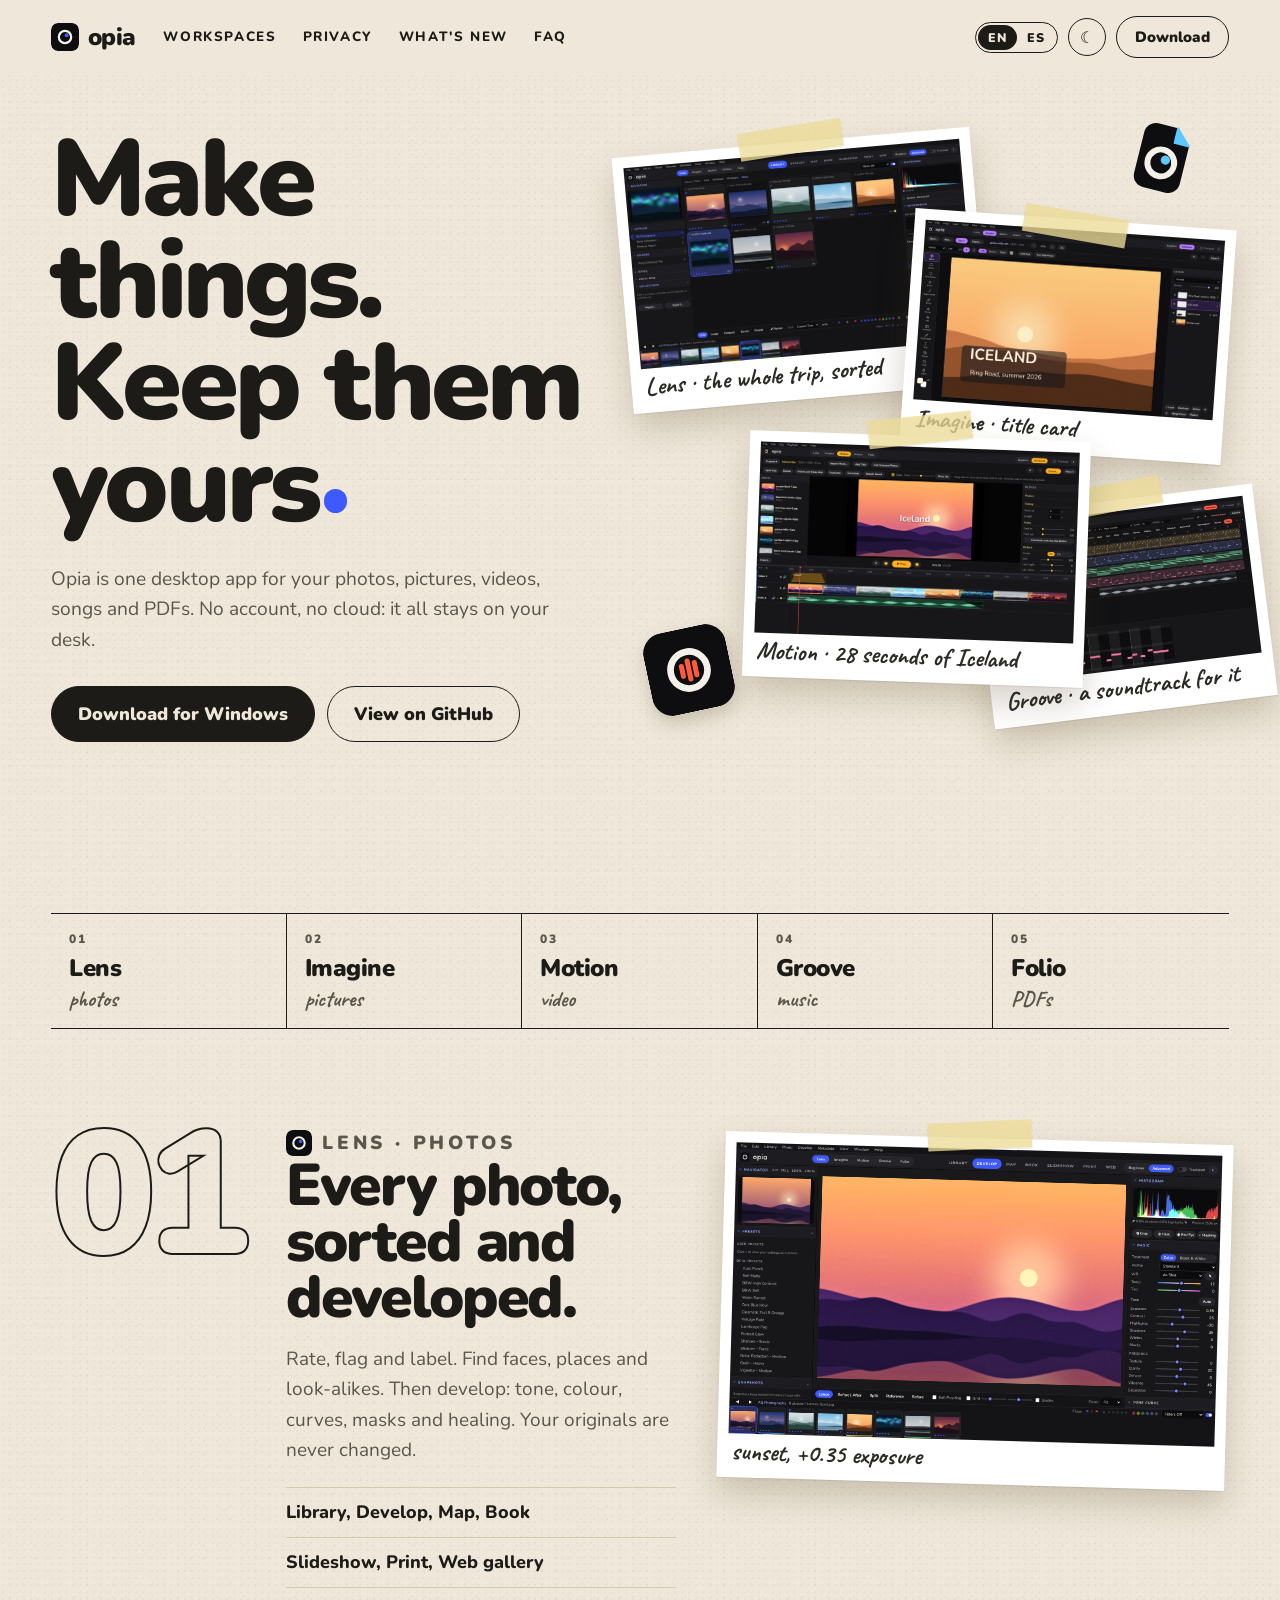
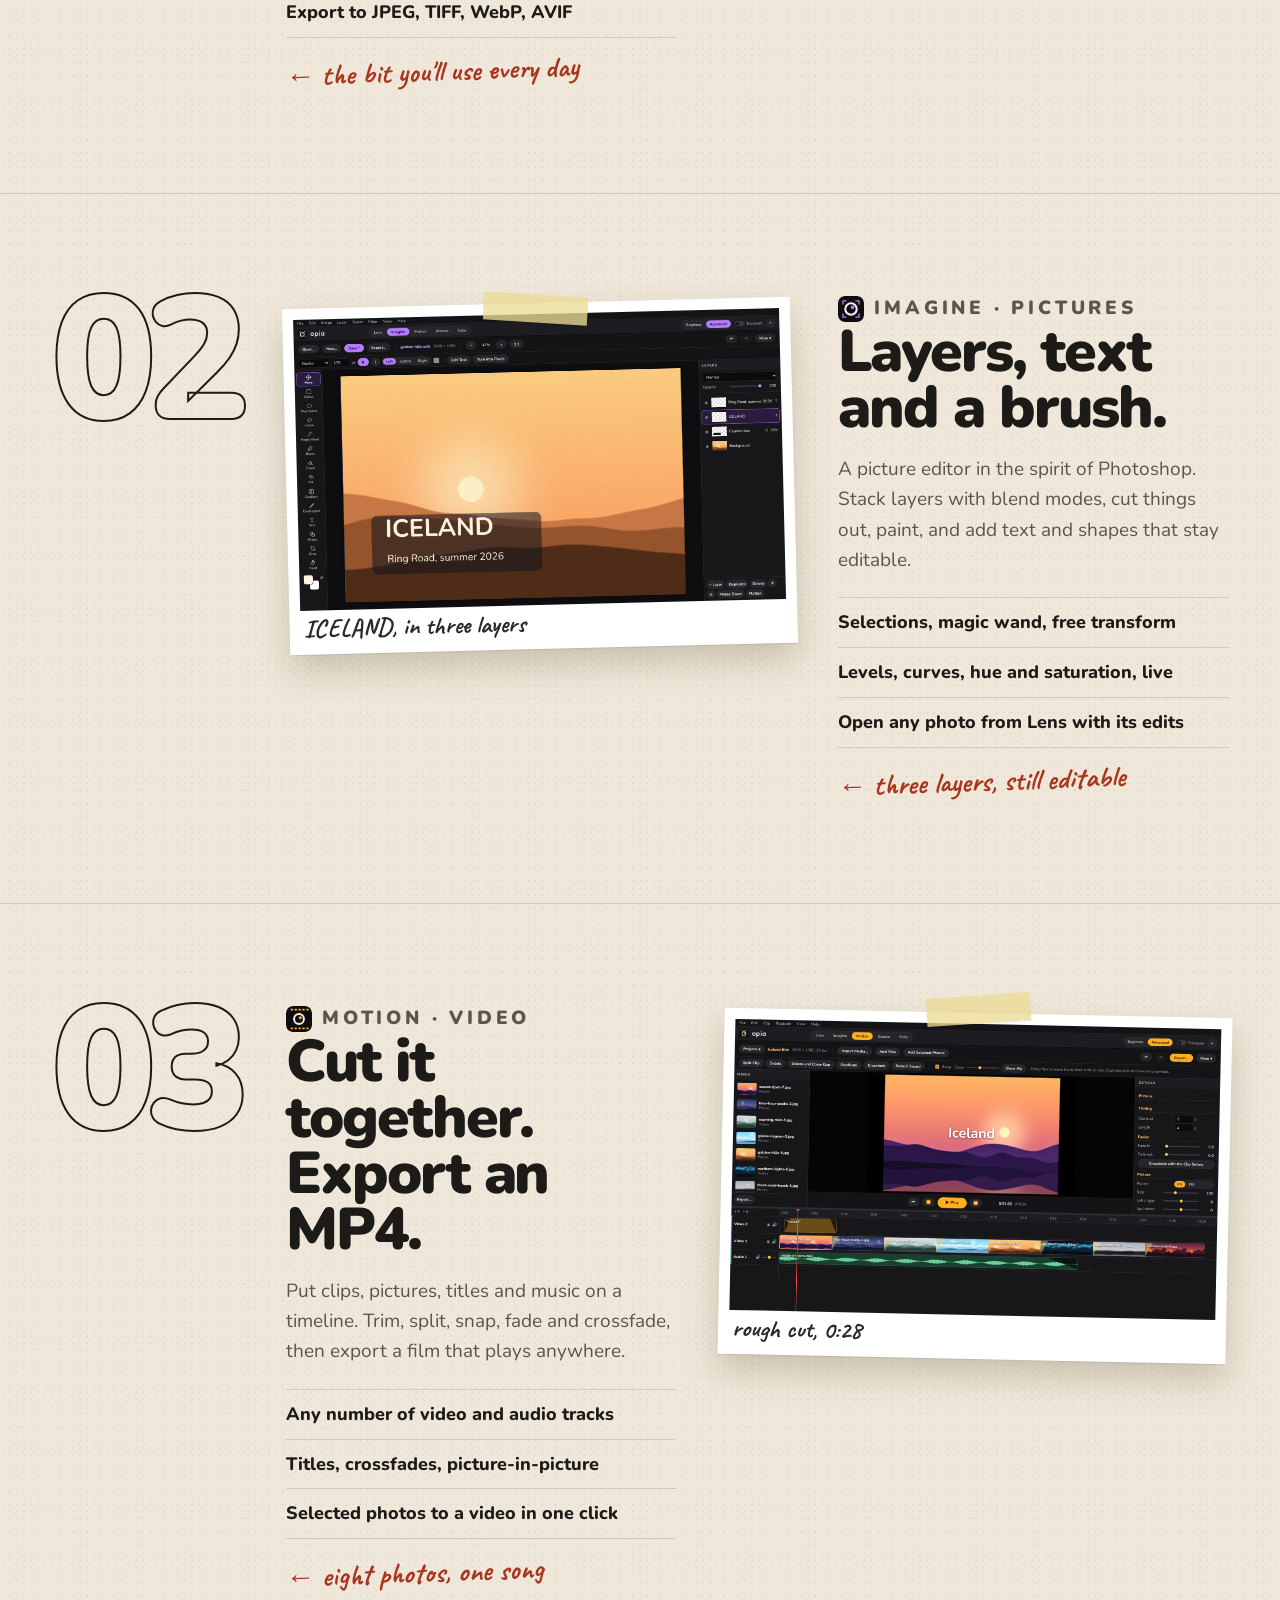
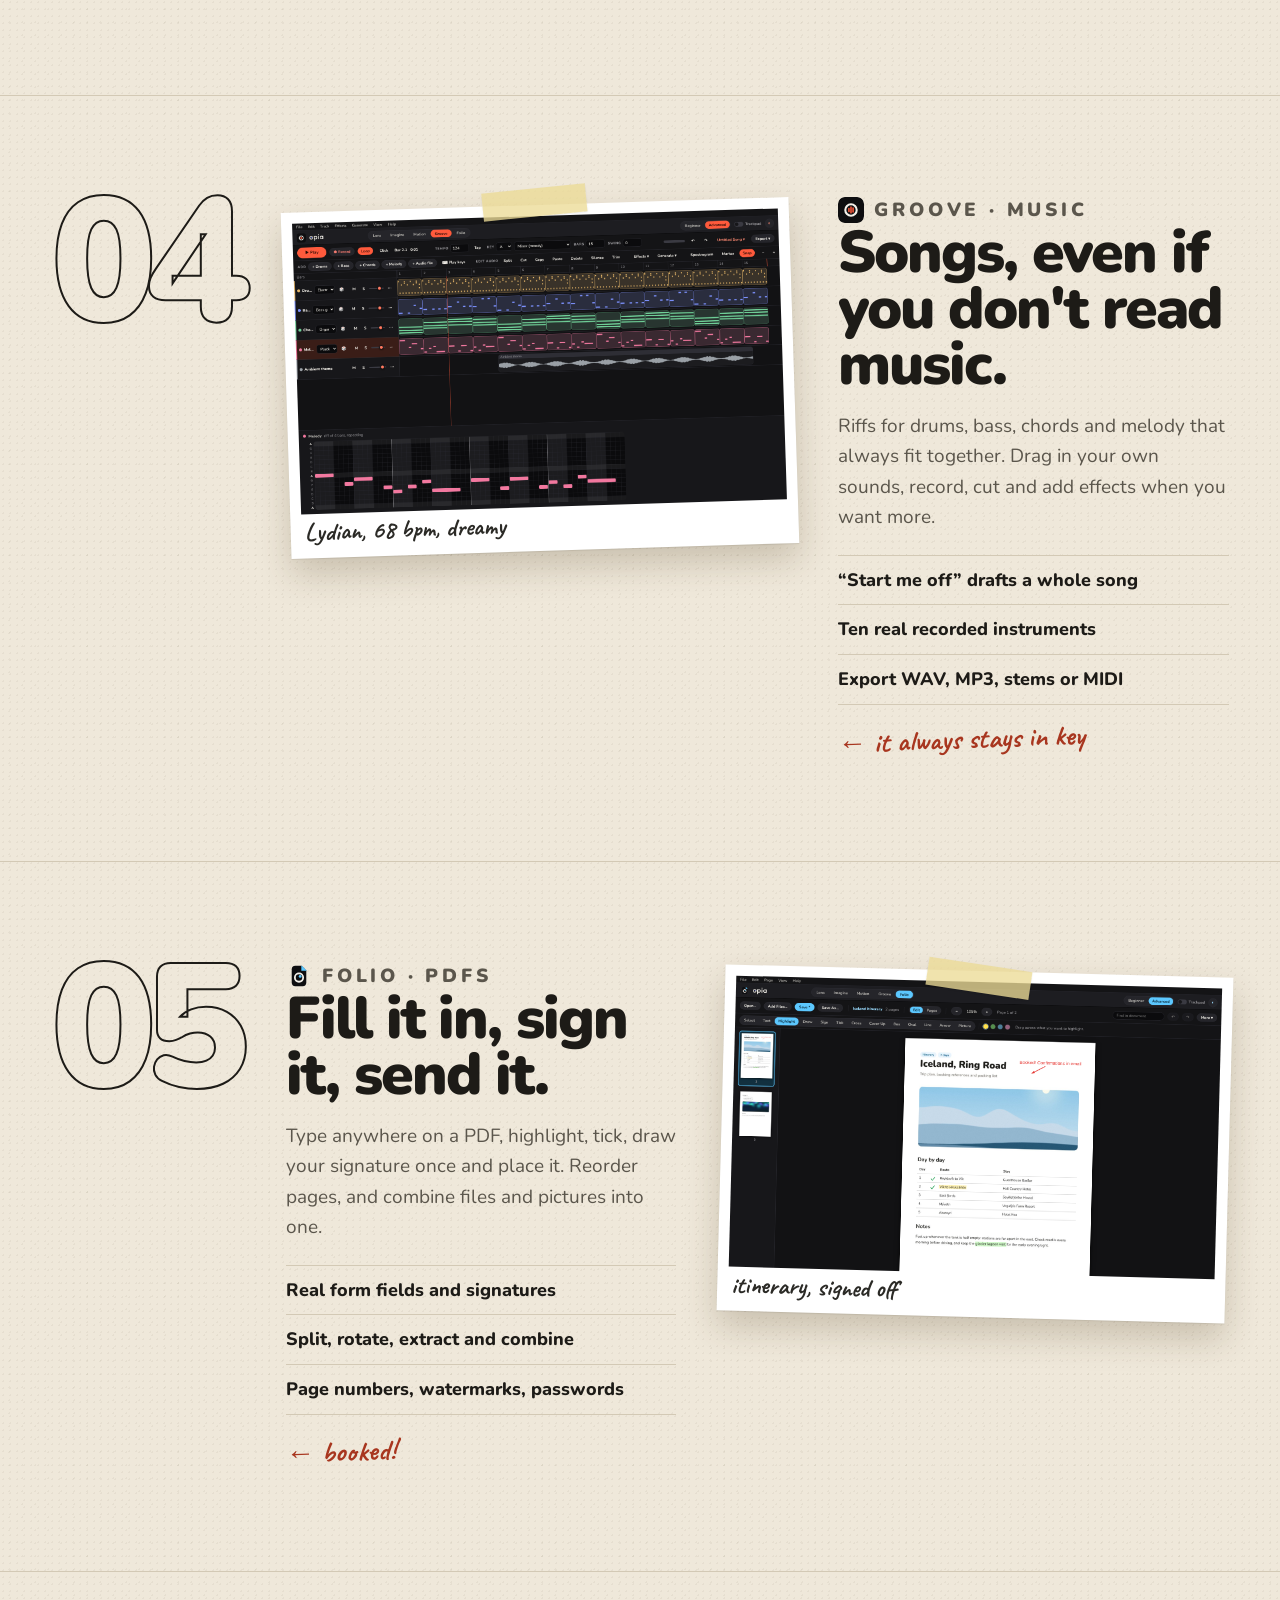
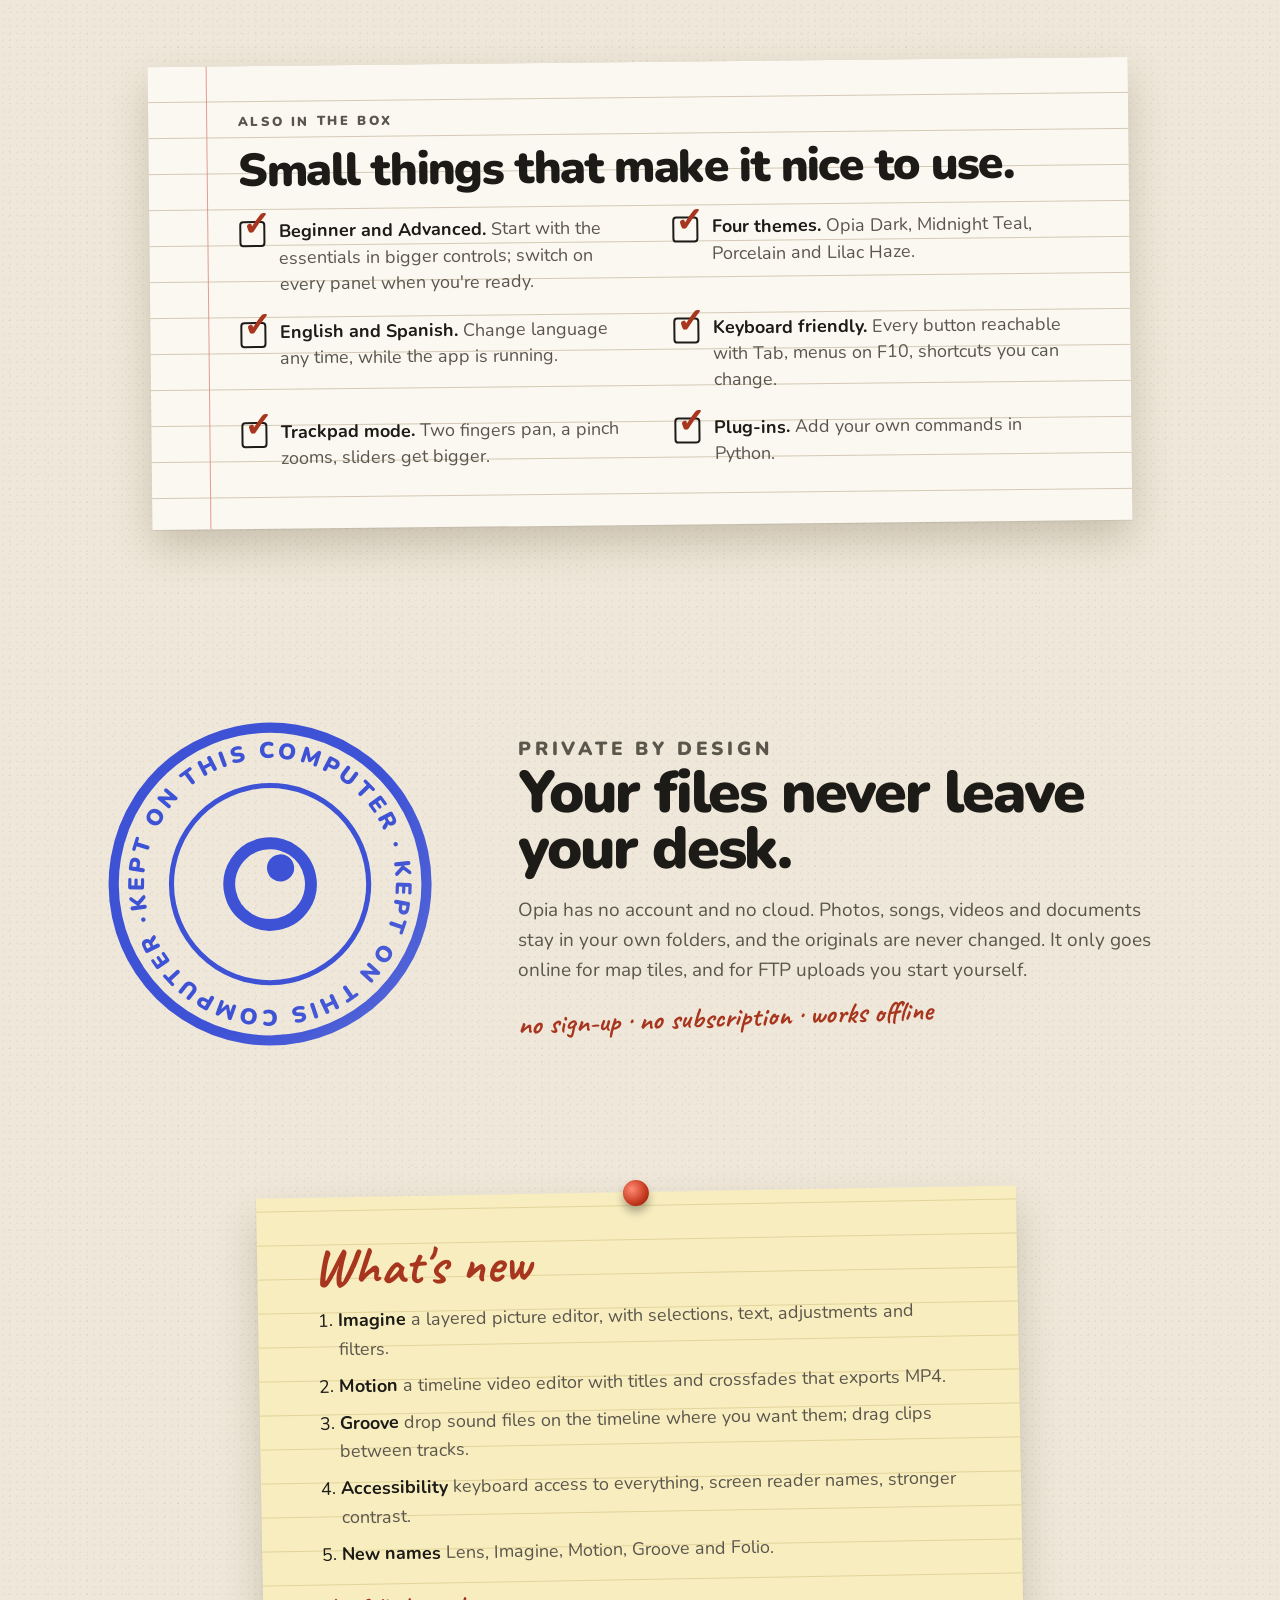
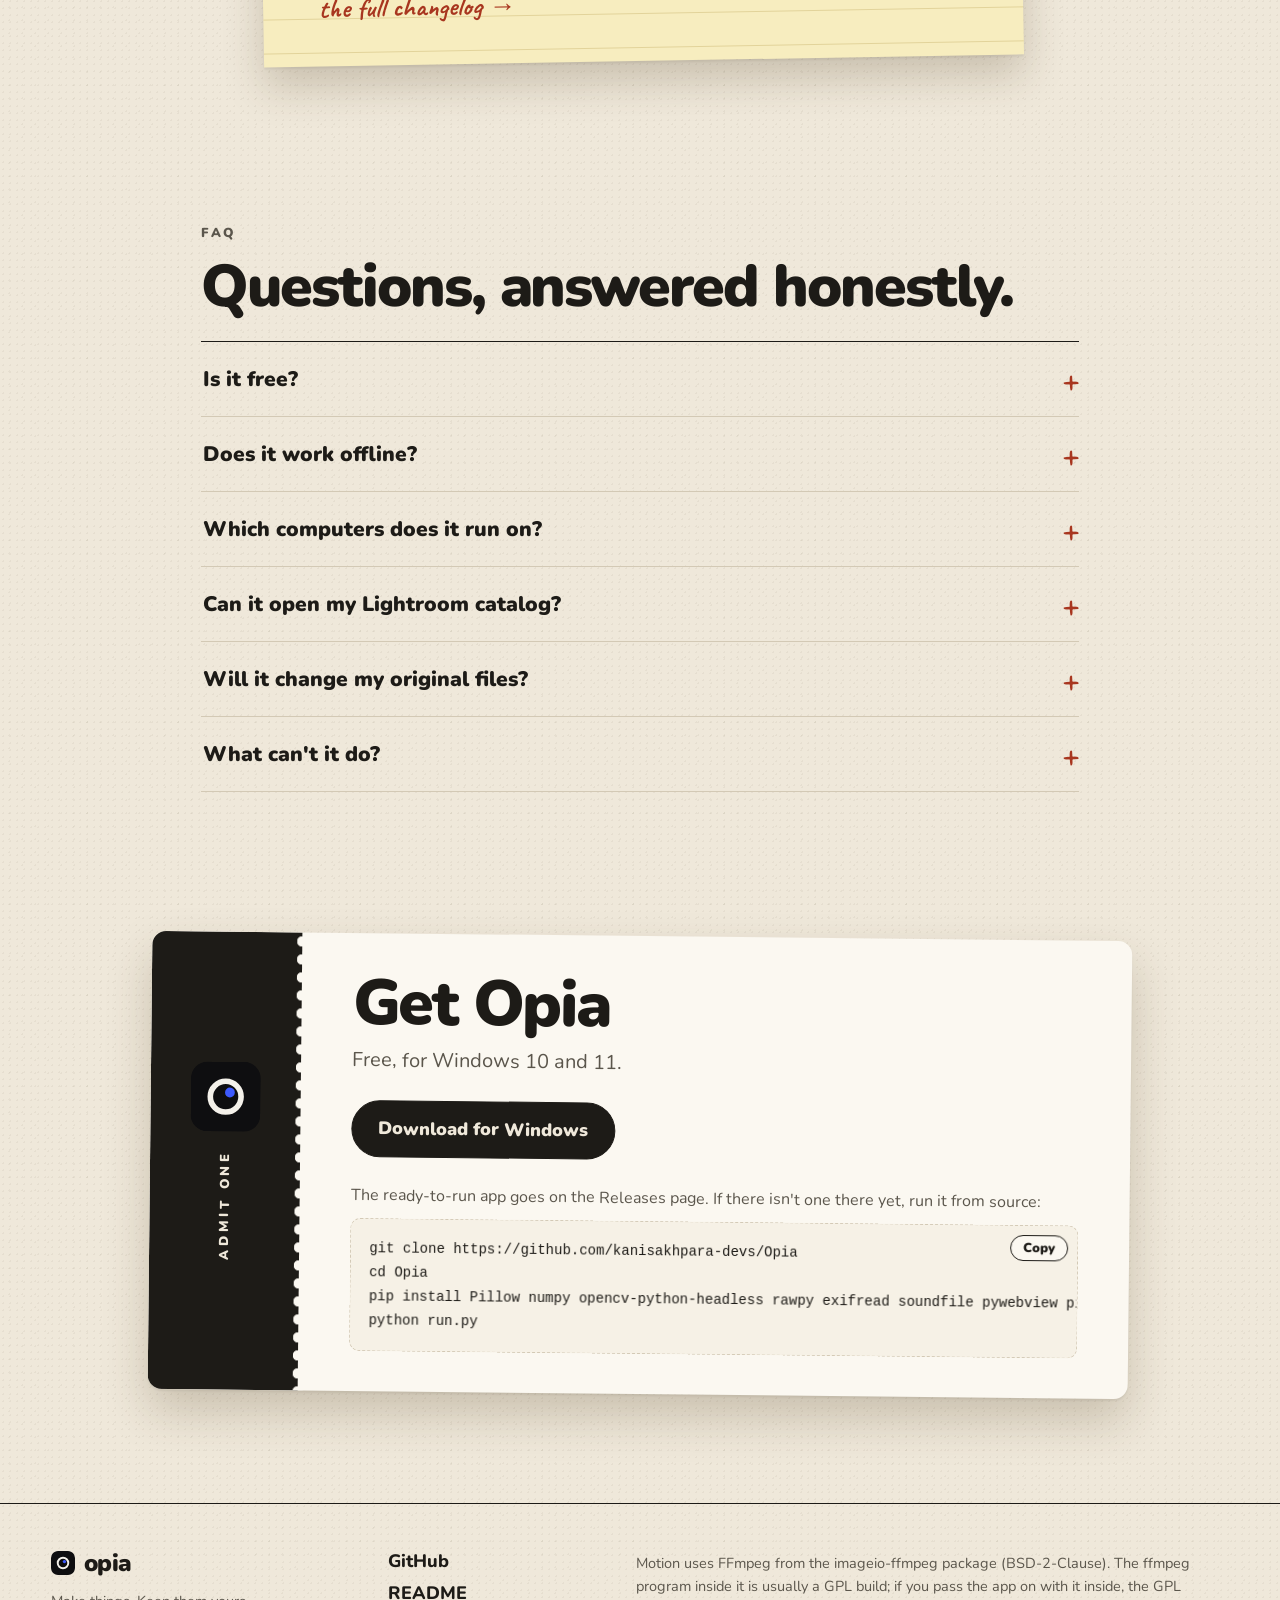
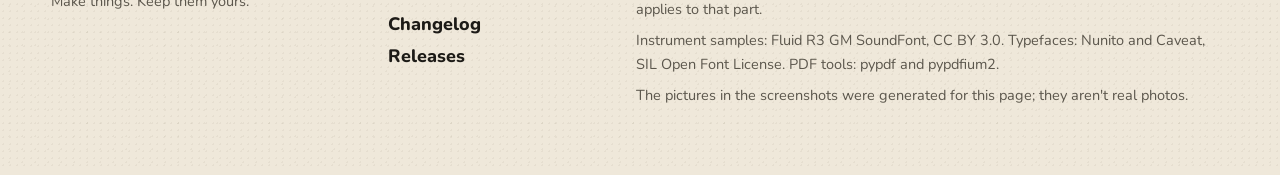
==== commit 00108480: "Website: fit the privacy stamp's phrase exactly twice round the ring Co-Authored-By: Claude Opus 5.5" ====
--- a/docs/index.html
+++ b/docs/index.html
@@ -163,7 +163,7 @@
 
   <!-- privacy: a rubber stamp -->
   <section class="private" id="private" aria-labelledby="h-private">
-    <div class="stamp" aria-hidden="true"><svg viewBox="0 0 200 200"><defs><path id="ring" d="M100 100 m-74 0 a74 74 0 1 1 148 0 a74 74 0 1 1 -148 0"/></defs><circle cx="100" cy="100" r="92" class="s1"/><circle cx="100" cy="100" r="58" class="s2"/><text><textPath href="#ring" data-i18n="st.ring">KEPT ON THIS COMPUTER · KEPT ON THIS COMPUTER ·</textPath></text><circle cx="100" cy="100" r="24" class="s3"/><circle cx="108" cy="92" r="8" class="s4"/></svg></div>
+    <div class="stamp" aria-hidden="true"><svg viewBox="0 0 200 200"><defs><path id="ring" d="M100 100 m-74 0 a74 74 0 1 1 148 0 a74 74 0 1 1 -148 0"/></defs><circle cx="100" cy="100" r="92" class="s1"/><circle cx="100" cy="100" r="58" class="s2"/><text><textPath href="#ring" data-i18n="st.ring">KEPT ON THIS COMPUTER · KEPT ON THIS COMPUTER · </textPath></text><circle cx="100" cy="100" r="24" class="s3"/><circle cx="108" cy="92" r="8" class="s4"/></svg></div>
     <div class="words">
       <p class="kicker plain" data-i18n="p.k">Private by design</p>
       <h2 id="h-private" data-i18n="p.h">Your files never leave your desk.</h2>
--- a/docs/site.css
+++ b/docs/site.css
@@ -108,7 +108,7 @@
 [data-theme=dark] .stamp { color: #8fa0ff; }
 .stamp svg { width: 100%; height: auto; overflow: visible; mask: radial-gradient(circle at 30% 30%, #000 60%, rgba(0,0,0,.75)); }
 .stamp circle { fill: none; stroke: currentColor; } .stamp .s1 { stroke-width: 6; } .stamp .s2 { stroke-width: 3; } .stamp .s3 { stroke-width: 7; } .stamp .s4 { fill: currentColor; stroke: none; }
-.stamp text { font: 900 15.5px Nunito, sans-serif; letter-spacing: .2em; fill: currentColor; }
+.stamp text { font: 900 15.5px Nunito, sans-serif; letter-spacing: .2em; white-space: pre; fill: currentColor; }
 .private h2 { margin-bottom: 18px; }
 .private .words > p:not(.margin) { font-size: 19px; color: var(--soft); }
 
